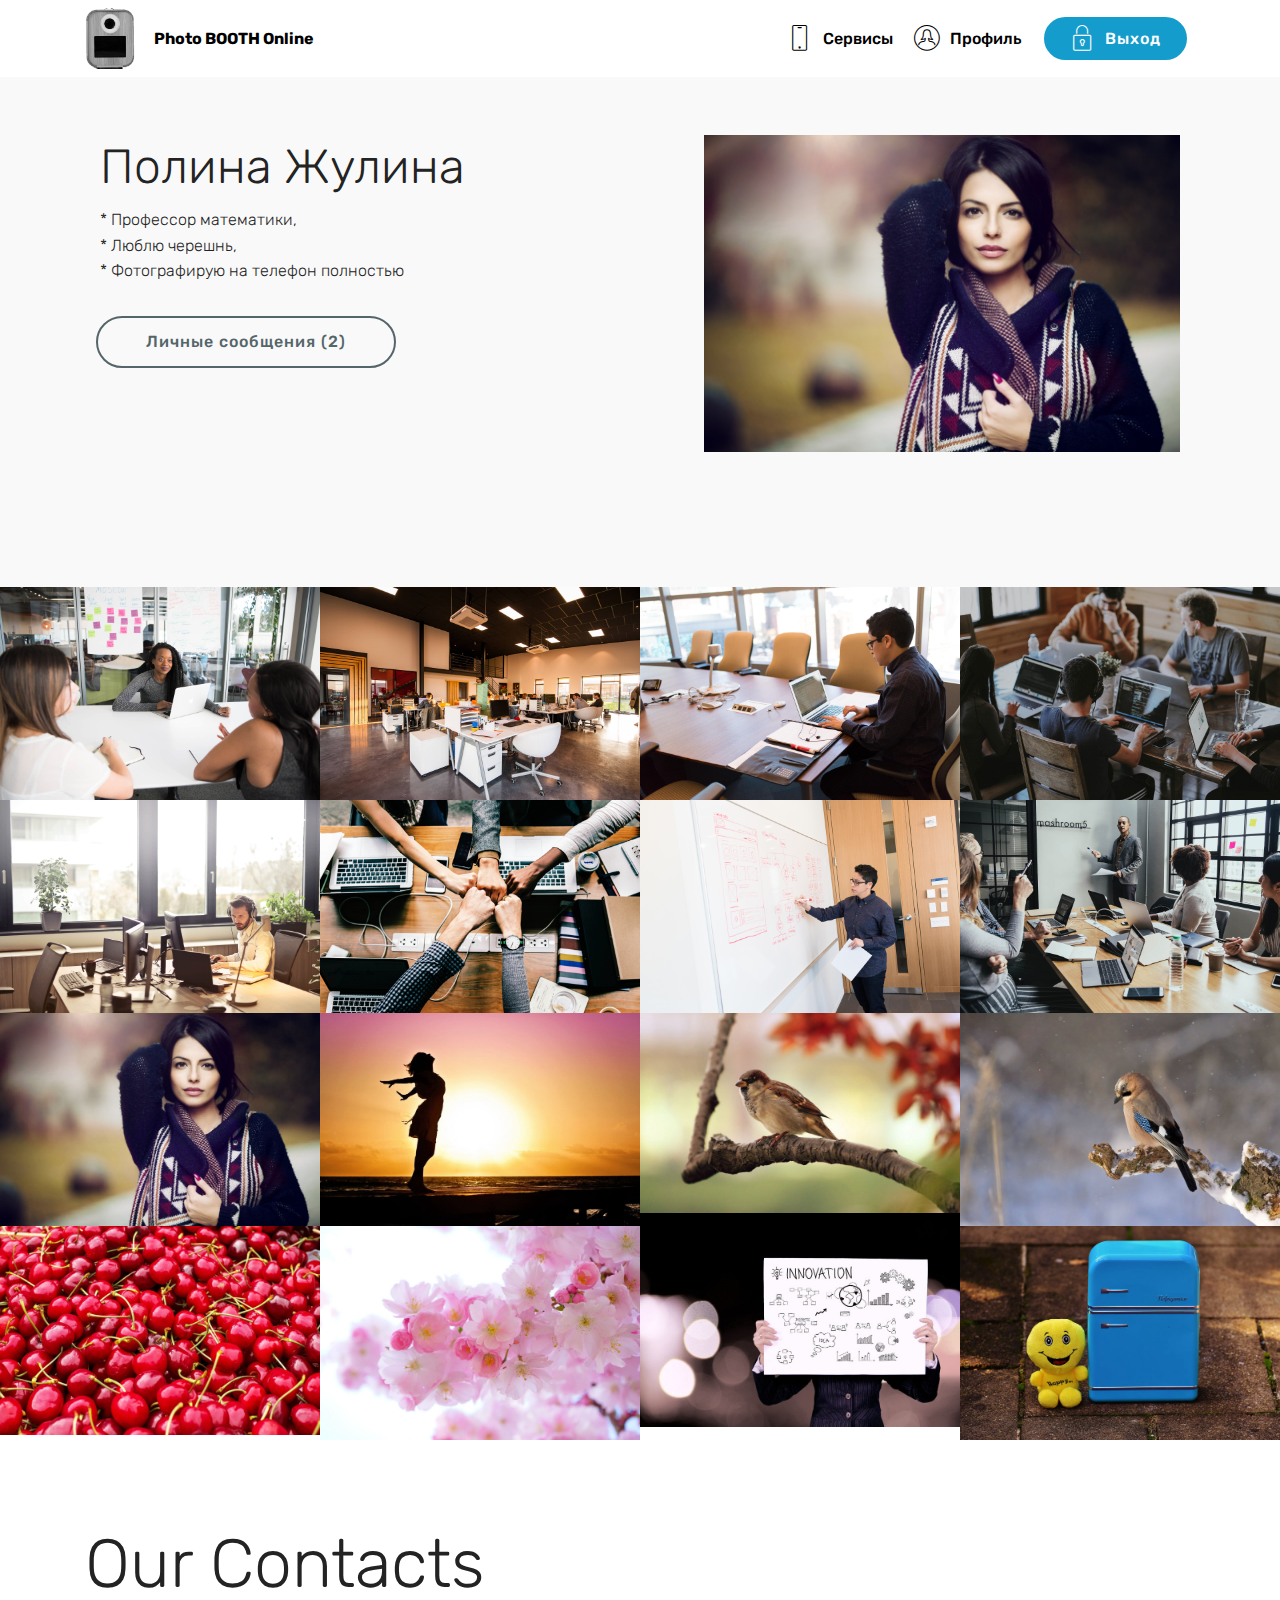
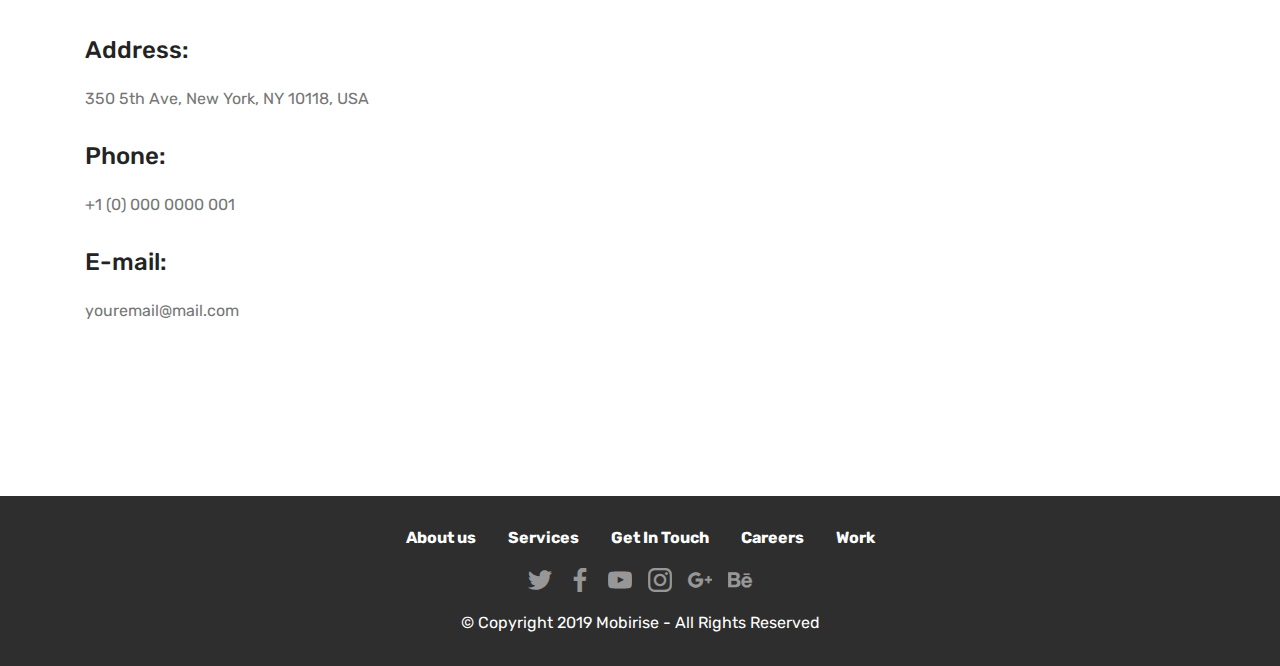
==== index.html @ 31f074fd "create github pages" ====
<!DOCTYPE html>
<html  >
<head>
  <!-- Site made with Mobirise Website Builder v4.12.2, https://mobirise.com -->
  <meta charset="UTF-8">
  <meta http-equiv="X-UA-Compatible" content="IE=edge">
  <meta name="generator" content="Mobirise v4.12.2, mobirise.com">
  <meta name="viewport" content="width=device-width, initial-scale=1, minimum-scale=1">
  <link rel="shortcut icon" href="assets/images/logo.png" type="image/x-icon">
  <meta name="description" content="">
  
  <title>Home</title>
  <link rel="stylesheet" href="assets/web/assets/mobirise-icons/mobirise-icons.css">
  <link rel="stylesheet" href="assets/bootstrap/css/bootstrap.min.css">
  <link rel="stylesheet" href="assets/bootstrap/css/bootstrap-grid.min.css">
  <link rel="stylesheet" href="assets/bootstrap/css/bootstrap-reboot.min.css">
  <link rel="stylesheet" href="assets/socicon/css/styles.css">
  <link rel="stylesheet" href="assets/dropdown/css/style.css">
  <link rel="stylesheet" href="assets/tether/tether.min.css">
  <link rel="stylesheet" href="assets/theme/css/style.css">
  <link rel="stylesheet" href="assets/gallery/style.css">
  <link rel="preload" as="style" href="assets/mobirise/css/mbr-additional.css"><link rel="stylesheet" href="assets/mobirise/css/mbr-additional.css" type="text/css">
  
  
  
</head>
<body>
  <section class="menu cid-rRTvIRLPbw" once="menu" id="menu2-0">

    

    <nav class="navbar navbar-expand beta-menu navbar-dropdown align-items-center navbar-toggleable-sm">
        <button class="navbar-toggler navbar-toggler-right" type="button" data-toggle="collapse" data-target="#navbarSupportedContent" aria-controls="navbarSupportedContent" aria-expanded="false" aria-label="Toggle navigation">
            <div class="hamburger">
                <span></span>
                <span></span>
                <span></span>
                <span></span>
            </div>
        </button>
        <div class="menu-logo">
            <div class="navbar-brand">
                <span class="navbar-logo">
                    <a href="https://mobirise.co">
                        <img src="assets/images/logo.png" alt="" title="" style="height: 3.8rem;">
                    </a>
                </span>
                <span class="navbar-caption-wrap"><a class="navbar-caption text-black display-4" href="https://mobirise.co">
                        Photo BOOTH Online</a></span>
            </div>
        </div>
        <div class="collapse navbar-collapse" id="navbarSupportedContent">
            <ul class="navbar-nav nav-dropdown" data-app-modern-menu="true"><li class="nav-item">
                    <a class="nav-link link text-black display-4" href="https://mobirise.co"><span class="mbri-mobile mbr-iconfont mbr-iconfont-btn"></span>Сервисы</a>
                </li>
                <li class="nav-item">
                    <a class="nav-link link text-black display-4" href="https://mobirise.co"><span class="mbri-user2 mbr-iconfont mbr-iconfont-btn"></span>
                        Профиль</a>
                </li></ul>
            <div class="navbar-buttons mbr-section-btn"><a class="btn btn-sm btn-primary display-4" href="tel:+1-234-567-8901"><span class="mbri-lock mbr-iconfont mbr-iconfont-btn"></span>
                    
                    Выход</a></div>
        </div>
    </nav>
</section>

<section class="engine"><a href="https://mobirise.info/i">free site creation software</a></section><section class="services2 cid-rRTwaUJENz" id="services2-2">
    <!---->
    
    <!---->
    <!--Overlay-->
    
    <!--Container-->
    <div class="container">
        <div class="col-md-12">
            <div class="media-container-row">
                <div class="mbr-figure" style="width: 50%;">
                    <img src="assets/images/mbr.jpg" alt="Mobirise" title="">
                </div>
                <div class="align-left aside-content">
                    <h2 class="mbr-title pt-2 mbr-fonts-style display-2">Полина Жулина</h2>
                    <div class="mbr-section-text">
                        <p class="mbr-text text1 pt-2 mbr-light mbr-fonts-style display-7">* Профессор математики,<br>* Люблю черешнь,<br>* Фотографирую на телефон полностью</p>
                        
                    </div>
                    <!--Btn-->
                    <div class="mbr-section-btn pt-3 align-left"><a href="https://mobirise.co" class="btn btn-warning-outline display-4">
                            Личные сообщения (2)</a></div>
                </div>
            </div>
        </div>
    </div>
</section>

<section class="mbr-gallery mbr-slider-carousel cid-rRTvOoVNHl" id="gallery3-1">

    

    <div>
        <div><!-- Filter --><!-- Gallery --><div class="mbr-gallery-row"><div class="mbr-gallery-layout-default"><div><div><div class="mbr-gallery-item mbr-gallery-item--p0" data-video-url="false" data-tags="Responsive"><div href="#lb-gallery3-1" data-slide-to="0" data-toggle="modal"><img src="assets/images/background2.jpg" alt="" title=""><span class="icon-focus"></span></div></div><div class="mbr-gallery-item mbr-gallery-item--p0" data-video-url="false" data-tags="Awesome"><div href="#lb-gallery3-1" data-slide-to="1" data-toggle="modal"><img src="assets/images/background1.jpg" alt="" title=""><span class="icon-focus"></span></div></div><div class="mbr-gallery-item mbr-gallery-item--p0" data-video-url="false" data-tags="Creative"><div href="#lb-gallery3-1" data-slide-to="2" data-toggle="modal"><img src="assets/images/background3.jpg" alt="" title=""><span class="icon-focus"></span></div></div><div class="mbr-gallery-item mbr-gallery-item--p0" data-video-url="false" data-tags="Animated"><div href="#lb-gallery3-1" data-slide-to="3" data-toggle="modal"><img src="assets/images/background4.jpg" alt="" title=""><span class="icon-focus"></span></div></div><div class="mbr-gallery-item mbr-gallery-item--p0" data-video-url="false" data-tags="Awesome"><div href="#lb-gallery3-1" data-slide-to="4" data-toggle="modal"><img src="assets/images/background5.jpg" alt="" title=""><span class="icon-focus"></span></div></div><div class="mbr-gallery-item mbr-gallery-item--p0" data-video-url="false" data-tags="Awesome"><div href="#lb-gallery3-1" data-slide-to="5" data-toggle="modal"><img src="assets/images/background6.jpg" alt="" title=""><span class="icon-focus"></span></div></div><div class="mbr-gallery-item mbr-gallery-item--p0" data-video-url="false" data-tags="Responsive"><div href="#lb-gallery3-1" data-slide-to="6" data-toggle="modal"><img src="assets/images/background7.jpg" alt="" title=""><span class="icon-focus"></span></div></div><div class="mbr-gallery-item mbr-gallery-item--p0" data-video-url="false" data-tags="Animated"><div href="#lb-gallery3-1" data-slide-to="7" data-toggle="modal"><img src="assets/images/background8.jpg" alt="" title=""><span class="icon-focus"></span></div></div><div class="mbr-gallery-item mbr-gallery-item--p0" data-video-url="false" data-tags="Responsive"><div href="#lb-gallery3-1" data-slide-to="8" data-toggle="modal"><img src="assets/images/mbr-800x533.jpg" alt="" title=""><span class="icon-focus"></span></div></div><div class="mbr-gallery-item mbr-gallery-item--p0" data-video-url="false" data-tags="Responsive"><div href="#lb-gallery3-1" data-slide-to="9" data-toggle="modal"><img src="assets/images/mbr-1-800x533.jpg" alt="" title=""><span class="icon-focus"></span></div></div><div class="mbr-gallery-item mbr-gallery-item--p0" data-video-url="false" data-tags="Responsive"><div href="#lb-gallery3-1" data-slide-to="10" data-toggle="modal"><img src="assets/images/mbr-2-800x500.jpg" alt="" title=""><span class="icon-focus"></span></div></div><div class="mbr-gallery-item mbr-gallery-item--p0" data-video-url="false" data-tags="Responsive"><div href="#lb-gallery3-1" data-slide-to="11" data-toggle="modal"><img src="assets/images/mbr-3-800x533.jpg" alt="" title=""><span class="icon-focus"></span></div></div><div class="mbr-gallery-item mbr-gallery-item--p0" data-video-url="false" data-tags="Responsive"><div href="#lb-gallery3-1" data-slide-to="12" data-toggle="modal"><img src="assets/images/mbr-4-800x533.jpg" alt="" title=""><span class="icon-focus"></span></div></div><div class="mbr-gallery-item mbr-gallery-item--p0" data-video-url="false" data-tags="Responsive"><div href="#lb-gallery3-1" data-slide-to="13" data-toggle="modal"><img src="assets/images/mbr-5-800x522.jpg" alt="" title=""><span class="icon-focus"></span></div></div><div class="mbr-gallery-item mbr-gallery-item--p0" data-video-url="false" data-tags="Responsive"><div href="#lb-gallery3-1" data-slide-to="14" data-toggle="modal"><img src="assets/images/mbr-6-800x533.jpg" alt="" title=""><span class="icon-focus"></span></div></div><div class="mbr-gallery-item mbr-gallery-item--p0" data-video-url="false" data-tags="Responsive"><div href="#lb-gallery3-1" data-slide-to="15" data-toggle="modal"><img src="assets/images/mbr-7-800x533.jpg" alt="" title=""><span class="icon-focus"></span></div></div></div></div><div class="clearfix"></div></div></div><!-- Lightbox --><div data-app-prevent-settings="" class="mbr-slider modal fade carousel slide" tabindex="-1" data-keyboard="true" data-interval="false" id="lb-gallery3-1"><div class="modal-dialog"><div class="modal-content"><div class="modal-body"><div class="carousel-inner"><div class="carousel-item active"><img src="assets/images/background2.jpg" alt="" title=""></div><div class="carousel-item"><img src="assets/images/background1.jpg" alt="" title=""></div><div class="carousel-item"><img src="assets/images/background3.jpg" alt="" title=""></div><div class="carousel-item"><img src="assets/images/background4.jpg" alt="" title=""></div><div class="carousel-item"><img src="assets/images/background5.jpg" alt="" title=""></div><div class="carousel-item"><img src="assets/images/background6.jpg" alt="" title=""></div><div class="carousel-item"><img src="assets/images/background7.jpg" alt="" title=""></div><div class="carousel-item"><img src="assets/images/background8.jpg" alt="" title=""></div><div class="carousel-item"><img src="assets/images/mbr.jpg" alt="" title=""></div><div class="carousel-item"><img src="assets/images/mbr-1.jpg" alt="" title=""></div><div class="carousel-item"><img src="assets/images/mbr-2.jpg" alt="" title=""></div><div class="carousel-item"><img src="assets/images/mbr-3.jpg" alt="" title=""></div><div class="carousel-item"><img src="assets/images/mbr-4.jpg" alt="" title=""></div><div class="carousel-item"><img src="assets/images/mbr-5.jpg" alt="" title=""></div><div class="carousel-item"><img src="assets/images/mbr-6.jpg" alt="" title=""></div><div class="carousel-item"><img src="assets/images/mbr-7.jpg" alt="" title=""></div></div><a class="carousel-control carousel-control-prev" role="button" data-slide="prev" href="#lb-gallery3-1"><span class="mbri-left mbr-iconfont" aria-hidden="true"></span><span class="sr-only">Previous</span></a><a class="carousel-control carousel-control-next" role="button" data-slide="next" href="#lb-gallery3-1"><span class="mbri-right mbr-iconfont" aria-hidden="true"></span><span class="sr-only">Next</span></a><a class="close" href="#" role="button" data-dismiss="modal"><span class="sr-only">Close</span></a></div></div></div></div></div>
    </div>

</section>

<section class="mbr-section contacts1 cid-rRTwrHKWa7" id="contacts1-5">
    <!---->
    
    <!---->
    <!--Overlay-->
    
    <!--Container-->
    <div class="container">
        <div class="row">
            <!--Titles-->
            <div class="title col-12">
                <h2 class="align-left mbr-fonts-style display-1">
                    Our Contacts
                </h2>
                
            </div>
            <!--Left-->
            <div class="col-12 col-md-6">
                <div class="left-block wrapper">
                    <div class="b b-adress">
                        <h5 class="align-left mbr-fonts-style m-0 display-5">
                            Address:
                        </h5>
                        <p class="mbr-text align-left mbr-fonts-style display-7">
                            350 5th Ave, New York, NY 10118, USA
                        </p>
                    </div>
                    <div class="b b-phone">
                        <h5 class="align-left mbr-fonts-style m-0 display-5">
                            Phone:
                        </h5>
                        <p class="mbr-text align-left mbr-fonts-style display-7">
                            +1 (0) 000 0000 001
                        </p>
                    </div>
                    <div class="b b-mail">
                        <h5 class="align-left mbr-fonts-style m-0 display-5">
                            E-mail:
                        </h5>
                        <p class="mbr-text align-left mbr-fonts-style display-7">
                            youremail@mail.com
                        </p>
                    </div>
                </div>
            </div>
            <!--Right-->
            <div class="col-12 col-md-6">
                <div class="google-map"><iframe frameborder="0" style="border:0" src="https://www.google.com/maps/embed/v1/place?key=AIzaSyAEIpgj38KyLFELm2bK9Y7krBkz1K-cMq8&amp;q=place_id:ChIJn6wOs6lZwokRLKy1iqRcoKw" allowfullscreen=""></iframe></div>
            </div>
        </div>
    </div>
</section>

<section once="footers" class="cid-rRTwzvy9jr" id="footer7-6">

    

    

    <div class="container">
        <div class="media-container-row align-center mbr-white">
            <div class="row row-links">
                <ul class="foot-menu">
                    
                    
                    
                    
                    
                <li class="foot-menu-item mbr-fonts-style display-7">
                        <a class="text-white mbr-bold" href="#" target="_blank">About us</a>
                    </li><li class="foot-menu-item mbr-fonts-style display-7">
                        <a class="text-white mbr-bold" href="#" target="_blank">Services</a>
                    </li><li class="foot-menu-item mbr-fonts-style display-7">
                        <a class="text-white mbr-bold" href="#" target="_blank">Get In Touch</a>
                    </li><li class="foot-menu-item mbr-fonts-style display-7">
                        <a class="text-white mbr-bold" href="#" target="_blank">Careers</a>
                    </li><li class="foot-menu-item mbr-fonts-style display-7">
                        <a class="text-white mbr-bold" href="#" target="_blank">Work</a>
                    </li></ul>
            </div>
            <div class="row social-row">
                <div class="social-list align-right pb-2">
                    
                    
                    
                    
                    
                    
                <div class="soc-item">
                        <a href="https://twitter.com/mobirise" target="_blank">
                            <span class="socicon-twitter socicon mbr-iconfont mbr-iconfont-social"></span>
                        </a>
                    </div><div class="soc-item">
                        <a href="https://www.facebook.com/pages/Mobirise/1616226671953247" target="_blank">
                            <span class="socicon-facebook socicon mbr-iconfont mbr-iconfont-social"></span>
                        </a>
                    </div><div class="soc-item">
                        <a href="https://www.youtube.com/c/mobirise" target="_blank">
                            <span class="socicon-youtube socicon mbr-iconfont mbr-iconfont-social"></span>
                        </a>
                    </div><div class="soc-item">
                        <a href="https://instagram.com/mobirise" target="_blank">
                            <span class="socicon-instagram socicon mbr-iconfont mbr-iconfont-social"></span>
                        </a>
                    </div><div class="soc-item">
                        <a href="https://plus.google.com/u/0/+Mobirise" target="_blank">
                            <span class="socicon-googleplus socicon mbr-iconfont mbr-iconfont-social"></span>
                        </a>
                    </div><div class="soc-item">
                        <a href="https://www.behance.net/Mobirise" target="_blank">
                            <span class="socicon-behance socicon mbr-iconfont mbr-iconfont-social"></span>
                        </a>
                    </div></div>
            </div>
            <div class="row row-copirayt">
                <p class="mbr-text mb-0 mbr-fonts-style mbr-white align-center display-7">
                    © Copyright 2019 Mobirise - All Rights Reserved
                </p>
            </div>
        </div>
    </div>
</section>


  <script src="assets/web/assets/jquery/jquery.min.js"></script>
  <script src="assets/popper/popper.min.js"></script>
  <script src="assets/bootstrap/js/bootstrap.min.js"></script>
  <script src="assets/smoothscroll/smooth-scroll.js"></script>
  <script src="assets/dropdown/js/nav-dropdown.js"></script>
  <script src="assets/dropdown/js/navbar-dropdown.js"></script>
  <script src="assets/tether/tether.min.js"></script>
  <script src="assets/masonry/masonry.pkgd.min.js"></script>
  <script src="assets/imagesloaded/imagesloaded.pkgd.min.js"></script>
  <script src="assets/bootstrapcarouselswipe/bootstrap-carousel-swipe.js"></script>
  <script src="assets/vimeoplayer/jquery.mb.vimeo_player.js"></script>
  <script src="assets/touchswipe/jquery.touch-swipe.min.js"></script>
  <script src="assets/theme/js/script.js"></script>
  <script src="assets/gallery/player.min.js"></script>
  <script src="assets/gallery/script.js"></script>
  <script src="assets/slidervideo/script.js"></script>
  
  
</body>
</html>
---- assets/web/assets/mobirise-icons/mobirise-icons.css ----
@font-face {
  font-family: 'MobiriseIcons';
  src:  url('mobirise-icons.eot?spat4u');
  src:  url('mobirise-icons.eot?spat4u#iefix') format('embedded-opentype'),
    url('mobirise-icons.ttf?spat4u') format('truetype'),
    url('mobirise-icons.woff?spat4u') format('woff'),
    url('mobirise-icons.svg?spat4u#MobiriseIcons') format('svg');
  font-weight: normal;
  font-style: normal;
  font-display: swap;
}

[class^="mbri-"], [class*=" mbri-"] {
  /* use !important to prevent issues with browser extensions that change fonts */
  font-family: MobiriseIcons !important;
  speak: none;
  font-style: normal;
  font-weight: normal;
  font-variant: normal;
  text-transform: none;
  line-height: 1;

  /* Better Font Rendering =========== */
  -webkit-font-smoothing: antialiased;
  -moz-osx-font-smoothing: grayscale;
}

.mbri-add-submenu:before {
  content: "\e900";
}
.mbri-alert:before {
  content: "\e901";
}
.mbri-align-center:before {
  content: "\e902";
}
.mbri-align-justify:before {
  content: "\e903";
}
.mbri-align-left:before {
  content: "\e904";
}
.mbri-align-right:before {
  content: "\e905";
}
.mbri-android:before {
  content: "\e906";
}
.mbri-apple:before {
  content: "\e907";
}
.mbri-arrow-down:before {
  content: "\e908";
}
.mbri-arrow-next:before {
  content: "\e909";
}
.mbri-arrow-prev:before {
  content: "\e90a";
}
.mbri-arrow-up:before {
  content: "\e90b";
}
.mbri-bold:before {
  content: "\e90c";
}
.mbri-bookmark:before {
  content: "\e90d";
}
.mbri-bootstrap:before {
  content: "\e90e";
}
.mbri-briefcase:before {
  content: "\e90f";
}
.mbri-browse:before {
  content: "\e910";
}
.mbri-bulleted-list:before {
  content: "\e911";
}
.mbri-calendar:before {
  content: "\e912";
}
.mbri-camera:before {
  content: "\e913";
}
.mbri-cart-add:before {
  content: "\e914";
}
.mbri-cart-full:before {
  content: "\e915";
}
.mbri-cash:before {
  content: "\e916";
}
.mbri-change-style:before {
  content: "\e917";
}
.mbri-chat:before {
  content: "\e918";
}
.mbri-clock:before {
  content: "\e919";
}
.mbri-close:before {
  content: "\e91a";
}
.mbri-cloud:before {
  content: "\e91b";
}
.mbri-code:before {
  content: "\e91c";
}
.mbri-contact-form:before {
  content: "\e91d";
}
.mbri-credit-card:before {
  content: "\e91e";
}
.mbri-cursor-click:before {
  content: "\e91f";
}
.mbri-cust-feedback:before {
  content: "\e920";
}
.mbri-database:before {
  content: "\e921";
}
.mbri-delivery:before {
  content: "\e922";
}
.mbri-desktop:before {
  content: "\e923";
}
.mbri-devices:before {
  content: "\e924";
}
.mbri-down:before {
  content: "\e925";
}
.mbri-download:before {
  content: "\e989";
}
.mbri-drag-n-drop:before {
  content: "\e927";
}
.mbri-drag-n-drop2:before {
  content: "\e928";
}
.mbri-edit:before {
  content: "\e929";
}
.mbri-edit2:before {
  content: "\e92a";
}
.mbri-error:before {
  content: "\e92b";
}
.mbri-extension:before {
  content: "\e92c";
}
.mbri-features:before {
  content: "\e92d";
}
.mbri-file:before {
  content: "\e92e";
}
.mbri-flag:before {
  content: "\e92f";
}
.mbri-folder:before {
  content: "\e930";
}
.mbri-gift:before {
  content: "\e931";
}
.mbri-github:before {
  content: "\e932";
}
.mbri-globe:before {
  content: "\e933";
}
.mbri-globe-2:before {
  content: "\e934";
}
.mbri-growing-chart:before {
  content: "\e935";
}
.mbri-hearth:before {
  content: "\e936";
}
.mbri-help:before {
  content: "\e937";
}
.mbri-home:before {
  content: "\e938";
}
.mbri-hot-cup:before {
  content: "\e939";
}
.mbri-idea:before {
  content: "\e93a";
}
.mbri-image-gallery:before {
  content: "\e93b";
}
.mbri-image-slider:before {
  content: "\e93c";
}
.mbri-info:before {
  content: "\e93d";
}
.mbri-italic:before {
  content: "\e93e";
}
.mbri-key:before {
  content: "\e93f";
}
.mbri-laptop:before {
  content: "\e940";
}
.mbri-layers:before {
  content: "\e941";
}
.mbri-left-right:before {
  content: "\e942";
}
.mbri-left:before {
  content: "\e943";
}
.mbri-letter:before {
  content: "\e944";
}
.mbri-like:before {
  content: "\e945";
}
.mbri-link:before {
  content: "\e946";
}
.mbri-lock:before {
  content: "\e947";
}
.mbri-login:before {
  content: "\e948";
}
.mbri-logout:before {
  content: "\e949";
}
.mbri-magic-stick:before {
  content: "\e94a";
}
.mbri-map-pin:before {
  content: "\e94b";
}
.mbri-menu:before {
  content: "\e94c";
}
.mbri-mobile:before {
  content: "\e94d";
}
.mbri-mobile2:before {
  content: "\e94e";
}
.mbri-mobirise:before {
  content: "\e94f";
}
.mbri-more-horizontal:before {
  content: "\e950";
}
.mbri-more-vertical:before {
  content: "\e951";
}
.mbri-music:before {
  content: "\e952";
}
.mbri-new-file:before {
  content: "\e953";
}
.mbri-numbered-list:before {
  content: "\e954";
}
.mbri-opened-folder:before {
  content: "\e955";
}
.mbri-pages:before {
  content: "\e956";
}
.mbri-paper-plane:before {
  content: "\e957";
}
.mbri-paperclip:before {
  content: "\e958";
}
.mbri-photo:before {
  content: "\e959";
}
.mbri-photos:before {
  content: "\e95a";
}
.mbri-pin:before {
  content: "\e95b";
}
.mbri-play:before {
  content: "\e95c";
}
.mbri-plus:before {
  content: "\e95d";
}
.mbri-preview:before {
  content: "\e95e";
}
.mbri-print:before {
  content: "\e95f";
}
.mbri-protect:before {
  content: "\e960";
}
.mbri-question:before {
  content: "\e961";
}
.mbri-quote-left:before {
  content: "\e962";
}
.mbri-quote-right:before {
  content: "\e963";
}
.mbri-refresh:before {
  content: "\e964";
}
.mbri-responsive:before {
  content: "\e965";
}
.mbri-right:before {
  content: "\e966";
}
.mbri-rocket:before {
  content: "\e967";
}
.mbri-sad-face:before {
  content: "\e968";
}
.mbri-sale:before {
  content: "\e969";
}
.mbri-save:before {
  content: "\e96a";
}
.mbri-search:before {
  content: "\e96b";
}
.mbri-setting:before {
  content: "\e96c";
}
.mbri-setting2:before {
  content: "\e96d";
}
.mbri-setting3:before {
  content: "\e96e";
}
.mbri-share:before {
  content: "\e96f";
}
.mbri-shopping-bag:before {
  content: "\e970";
}
.mbri-shopping-basket:before {
  content: "\e971";
}
.mbri-shopping-cart:before {
  content: "\e972";
}
.mbri-sites:before {
  content: "\e973";
}
.mbri-smile-face:before {
  content: "\e974";
}
.mbri-speed:before {
  content: "\e975";
}
.mbri-star:before {
  content: "\e976";
}
.mbri-success:before {
  content: "\e977";
}
.mbri-sun:before {
  content: "\e978";
}
.mbri-sun2:before {
  content: "\e979";
}
.mbri-tablet:before {
  content: "\e97a";
}
.mbri-tablet-vertical:before {
  content: "\e97b";
}
.mbri-target:before {
  content: "\e97c";
}
.mbri-timer:before {
  content: "\e97d";
}
.mbri-to-ftp:before {
  content: "\e97e";
}
.mbri-to-local-drive:before {
  content: "\e97f";
}
.mbri-touch-swipe:before {
  content: "\e980";
}
.mbri-touch:before {
  content: "\e981";
}
.mbri-trash:before {
  content: "\e982";
}
.mbri-underline:before {
  content: "\e983";
}
.mbri-unlink:before {
  content: "\e984";
}
.mbri-unlock:before {
  content: "\e985";
}
.mbri-up-down:before {
  content: "\e986";
}
.mbri-up:before {
  content: "\e987";
}
.mbri-update:before {
  content: "\e988";
}
.mbri-upload:before {
 content: "\e926"; 
}
.mbri-user:before {
  content: "\e98a";
}
.mbri-user2:before {
  content: "\e98b";
}
.mbri-users:before {
  content: "\e98c";
}
.mbri-video:before {
  content: "\e98d";
}
.mbri-video-play:before {
  content: "\e98e";
}
.mbri-watch:before {
  content: "\e98f";
}
.mbri-website-theme:before {
  content: "\e990";
}
.mbri-wifi:before {
  content: "\e991";
}
.mbri-windows:before {
  content: "\e992";
}
.mbri-zoom-out:before {
  content: "\e993";
}
.mbri-redo:before {
  content: "\e994";
}
.mbri-undo:before {
  content: "\e995";
}
---- assets/socicon/css/styles.css ----
@charset "UTF-8";

@font-face {
  font-family: "socicon";
  src:url("../fonts/socicon.eot");
  src:url("../fonts/socicon.eot?#iefix") format("embedded-opentype"),
    url("../fonts/socicon.woff") format("woff"),
    url("../fonts/socicon.ttf") format("truetype"),
    url("../fonts/socicon.svg#socicon") format("svg");
  font-weight: normal;
  font-style: normal;
  font-display:swap;
}

[data-icon]:before {
  font-family: "socicon" !important;
  content: attr(data-icon);
  font-style: normal !important;
  font-weight: normal !important;
  font-variant: normal !important;
  text-transform: none !important;
  speak: none;
  line-height: 1;
  -webkit-font-smoothing: antialiased;
  -moz-osx-font-smoothing: grayscale;
}

[class^="socicon-"]:before,
[class*=" socicon-"]:before {
  font-family: "socicon" !important;
  font-style: normal !important;
  font-weight: normal !important;
  font-variant: normal !important;
  text-transform: none !important;
  speak: none;
  line-height: 1;
  -webkit-font-smoothing: antialiased;
  -moz-osx-font-smoothing: grayscale;
}

.socicon-modelmayhem:before {
  content: "\e000";
}
.socicon-mixcloud:before {
  content: "\e001";
}
.socicon-drupal:before {
  content: "\e002";
}
.socicon-swarm:before {
  content: "\e003";
}
.socicon-istock:before {
  content: "\e004";
}
.socicon-yammer:before {
  content: "\e005";
}
.socicon-ello:before {
  content: "\e006";
}
.socicon-stackoverflow:before {
  content: "\e007";
}
.socicon-persona:before {
  content: "\e008";
}
.socicon-triplej:before {
  content: "\e009";
}
.socicon-houzz:before {
  content: "\e00a";
}
.socicon-rss:before {
  content: "\e00b";
}
.socicon-paypal:before {
  content: "\e00c";
}
.socicon-odnoklassniki:before {
  content: "\e00d";
}
.socicon-airbnb:before {
  content: "\e00e";
}
.socicon-periscope:before {
  content: "\e00f";
}
.socicon-outlook:before {
  content: "\e010";
}
.socicon-coderwall:before {
  content: "\e011";
}
.socicon-tripadvisor:before {
  content: "\e012";
}
.socicon-appnet:before {
  content: "\e013";
}
.socicon-goodreads:before {
  content: "\e014";
}
.socicon-tripit:before {
  content: "\e015";
}
.socicon-lanyrd:before {
  content: "\e016";
}
.socicon-slideshare:before {
  content: "\e017";
}
.socicon-buffer:before {
  content: "\e018";
}
.socicon-disqus:before {
  content: "\e019";
}
.socicon-vkontakte:before {
  content: "\e01a";
}
.socicon-whatsapp:before {
  content: "\e01b";
}
.socicon-patreon:before {
  content: "\e01c";
}
.socicon-storehouse:before {
  content: "\e01d";
}
.socicon-pocket:before {
  content: "\e01e";
}
.socicon-mail:before {
  content: "\e01f";
}
.socicon-blogger:before {
  content: "\e020";
}
.socicon-technorati:before {
  content: "\e021";
}
.socicon-reddit:before {
  content: "\e022";
}
.socicon-dribbble:before {
  content: "\e023";
}
.socicon-stumbleupon:before {
  content: "\e024";
}
.socicon-digg:before {
  content: "\e025";
}
.socicon-envato:before {
  content: "\e026";
}
.socicon-behance:before {
  content: "\e027";
}
.socicon-delicious:before {
  content: "\e028";
}
.socicon-deviantart:before {
  content: "\e029";
}
.socicon-forrst:before {
  content: "\e02a";
}
.socicon-play:before {
  content: "\e02b";
}
.socicon-zerply:before {
  content: "\e02c";
}
.socicon-wikipedia:before {
  content: "\e02d";
}
.socicon-apple:before {
  content: "\e02e";
}
.socicon-flattr:before {
  content: "\e02f";
}
.socicon-github:before {
  content: "\e030";
}
.socicon-renren:before {
  content: "\e031";
}
.socicon-friendfeed:before {
  content: "\e032";
}
.socicon-newsvine:before {
  content: "\e033";
}
.socicon-identica:before {
  content: "\e034";
}
.socicon-bebo:before {
  content: "\e035";
}
.socicon-zynga:before {
  content: "\e036";
}
.socicon-steam:before {
  content: "\e037";
}
.socicon-xbox:before {
  content: "\e038";
}
.socicon-windows:before {
  content: "\e039";
}
.socicon-qq:before {
  content: "\e03a";
}
.socicon-douban:before {
  content: "\e03b";
}
.socicon-meetup:before {
  content: "\e03c";
}
.socicon-playstation:before {
  content: "\e03d";
}
.socicon-android:before {
  content: "\e03e";
}
.socicon-snapchat:before {
  content: "\e03f";
}
.socicon-twitter:before {
  content: "\e040";
}
.socicon-facebook:before {
  content: "\e041";
}
.socicon-googleplus:before {
  content: "\e042";
}
.socicon-pinterest:before {
  content: "\e043";
}
.socicon-foursquare:before {
  content: "\e044";
}
.socicon-yahoo:before {
  content: "\e045";
}
.socicon-skype:before {
  content: "\e046";
}
.socicon-yelp:before {
  content: "\e047";
}
.socicon-feedburner:before {
  content: "\e048";
}
.socicon-linkedin:before {
  content: "\e049";
}
.socicon-viadeo:before {
  content: "\e04a";
}
.socicon-xing:before {
  content: "\e04b";
}
.socicon-myspace:before {
  content: "\e04c";
}
.socicon-soundcloud:before {
  content: "\e04d";
}
.socicon-spotify:before {
  content: "\e04e";
}
.socicon-grooveshark:before {
  content: "\e04f";
}
.socicon-lastfm:before {
  content: "\e050";
}
.socicon-youtube:before {
  content: "\e051";
}
.socicon-vimeo:before {
  content: "\e052";
}
.socicon-dailymotion:before {
  content: "\e053";
}
.socicon-vine:before {
  content: "\e054";
}
.socicon-flickr:before {
  content: "\e055";
}
.socicon-500px:before {
  content: "\e056";
}
.socicon-wordpress:before {
  content: "\e058";
}
.socicon-tumblr:before {
  content: "\e059";
}
.socicon-twitch:before {
  content: "\e05a";
}
.socicon-8tracks:before {
  content: "\e05b";
}
.socicon-amazon:before {
  content: "\e05c";
}
.socicon-icq:before {
  content: "\e05d";
}
.socicon-smugmug:before {
  content: "\e05e";
}
.socicon-ravelry:before {
  content: "\e05f";
}
.socicon-weibo:before {
  content: "\e060";
}
.socicon-baidu:before {
  content: "\e061";
}
.socicon-angellist:before {
  content: "\e062";
}
.socicon-ebay:before {
  content: "\e063";
}
.socicon-imdb:before {
  content: "\e064";
}
.socicon-stayfriends:before {
  content: "\e065";
}
.socicon-residentadvisor:before {
  content: "\e066";
}
.socicon-google:before {
  content: "\e067";
}
.socicon-yandex:before {
  content: "\e068";
}
.socicon-sharethis:before {
  content: "\e069";
}
.socicon-bandcamp:before {
  content: "\e06a";
}
.socicon-itunes:before {
  content: "\e06b";
}
.socicon-deezer:before {
  content: "\e06c";
}
.socicon-telegram:before {
  content: "\e06e";
}
.socicon-openid:before {
  content: "\e06f";
}
.socicon-amplement:before {
  content: "\e070";
}
.socicon-viber:before {
  content: "\e071";
}
.socicon-zomato:before {
  content: "\e072";
}
.socicon-draugiem:before {
  content: "\e074";
}
.socicon-endomodo:before {
  content: "\e075";
}
.socicon-filmweb:before {
  content: "\e076";
}
.socicon-stackexchange:before {
  content: "\e077";
}
.socicon-wykop:before {
  content: "\e078";
}
.socicon-teamspeak:before {
  content: "\e079";
}
.socicon-teamviewer:before {
  content: "\e07a";
}
.socicon-ventrilo:before {
  content: "\e07b";
}
.socicon-younow:before {
  content: "\e07c";
}
.socicon-raidcall:before {
  content: "\e07d";
}
.socicon-mumble:before {
  content: "\e07e";
}
.socicon-medium:before {
  content: "\e06d";
}
.socicon-bebee:before {
  content: "\e07f";
}
.socicon-hitbox:before {
  content: "\e080";
}
.socicon-reverbnation:before {
  content: "\e081";
}
.socicon-formulr:before {
  content: "\e082";
}
.socicon-instagram:before {
  content: "\e057";
}
.socicon-battlenet:before {
  content: "\e083";
}
.socicon-chrome:before {
  content: "\e084";
}
.socicon-discord:before {
  content: "\e086";
}
.socicon-issuu:before {
  content: "\e087";
}
.socicon-macos:before {
  content: "\e088";
}
.socicon-firefox:before {
  content: "\e089";
}
.socicon-opera:before {
  content: "\e08d";
}
.socicon-keybase:before {
  content: "\e090";
}
.socicon-alliance:before {
  content: "\e091";
}
.socicon-livejournal:before {
  content: "\e092";
}
.socicon-googlephotos:before {
  content: "\e093";
}
.socicon-horde:before {
  content: "\e094";
}
.socicon-etsy:before {
  content: "\e095";
}
.socicon-zapier:before {
  content: "\e096";
}
.socicon-google-scholar:before {
  content: "\e097";
}
.socicon-researchgate:before {
  content: "\e098";
}
.socicon-wechat:before {
  content: "\e099";
}
.socicon-strava:before {
  content: "\e09a";
}
.socicon-line:before {
  content: "\e09b";
}
.socicon-lyft:before {
  content: "\e09c";
}
.socicon-uber:before {
  content: "\e09d";
}
.socicon-songkick:before {
  content: "\e09e";
}
.socicon-viewbug:before {
  content: "\e09f";
}
.socicon-googlegroups:before {
  content: "\e0a0";
}
.socicon-quora:before {
  content: "\e073";
}
.socicon-diablo:before {
  content: "\e085";
}
.socicon-blizzard:before {
  content: "\e0a1";
}
.socicon-hearthstone:before {
  content: "\e08b";
}
.socicon-heroes:before {
  content: "\e08a";
}
.socicon-overwatch:before {
  content: "\e08c";
}
.socicon-warcraft:before {
  content: "\e08e";
}
.socicon-starcraft:before {
  content: "\e08f";
}
.socicon-beam:before {
  content: "\e0a2";
}
.socicon-curse:before {
  content: "\e0a3";
}
.socicon-player:before {
  content: "\e0a4";
}
.socicon-streamjar:before {
  content: "\e0a5";
}
.socicon-nintendo:before {
  content: "\e0a6";
}
.socicon-hellocoton:before {
  content: "\e0a7";
}
---- assets/dropdown/css/style.css ----
.navbar-dropdown {
  left: 0;
  padding: 0;
  position: absolute;
  right: 0;
  top: 0;
  transition: all 0.45s ease;
  z-index: 1030;
  background: #282828; }
  .navbar-dropdown .navbar-logo {
    margin-right: 0.8rem;
    transition: margin 0.3s ease-in-out;
    vertical-align: middle; }
    .navbar-dropdown .navbar-logo img {
      height: 3.125rem;
      transition: all 0.3s ease-in-out; }
    .navbar-dropdown .navbar-logo.mbr-iconfont {
      font-size: 3.125rem;
      line-height: 3.125rem; }
  .navbar-dropdown .navbar-caption {
    font-weight: 700;
    white-space: normal;
    vertical-align: -4px;
    line-height: 3.125rem !important; }
    .navbar-dropdown .navbar-caption, .navbar-dropdown .navbar-caption:hover {
      color: inherit;
      text-decoration: none; }
  .navbar-dropdown .mbr-iconfont + .navbar-caption {
    vertical-align: -1px; }
  .navbar-dropdown.navbar-fixed-top {
    position: fixed; }
  .navbar-dropdown .navbar-brand span {
    vertical-align: -4px; }
  .navbar-dropdown.bg-color.transparent {
    background: none; }
  .navbar-dropdown.navbar-short .navbar-brand {
    padding: 0.625rem 0; }
    .navbar-dropdown.navbar-short .navbar-brand span {
      vertical-align: -1px; }
  .navbar-dropdown.navbar-short .navbar-caption {
    line-height: 2.375rem !important;
    vertical-align: -2px; }
  .navbar-dropdown.navbar-short .navbar-logo {
    margin-right: 0.5rem; }
    .navbar-dropdown.navbar-short .navbar-logo img {
      height: 2.375rem; }
    .navbar-dropdown.navbar-short .navbar-logo.mbr-iconfont {
      font-size: 2.375rem;
      line-height: 2.375rem; }
  .navbar-dropdown.navbar-short .mbr-table-cell {
    height: 3.625rem; }
  .navbar-dropdown .navbar-close {
    left: 0.6875rem;
    position: fixed;
    top: 0.75rem;
    z-index: 1000; }
  .navbar-dropdown .hamburger-icon {
    content: "";
    display: inline-block;
    vertical-align: middle;
    width: 16px;
    -webkit-box-shadow: 0 -6px 0 1px #282828,0 0 0 1px #282828,0 6px 0 1px #282828;
    -moz-box-shadow: 0 -6px 0 1px #282828,0 0 0 1px #282828,0 6px 0 1px #282828;
    box-shadow: 0 -6px 0 1px #282828,0 0 0 1px #282828,0 6px 0 1px #282828; }

.dropdown-menu .dropdown-toggle[data-toggle="dropdown-submenu"]::after {
  border-bottom: 0.35em solid transparent;
  border-left: 0.35em solid;
  border-right: 0;
  border-top: 0.35em solid transparent;
  margin-left: 0.3rem; }

.dropdown-menu .dropdown-item:focus {
  outline: 0; }

.nav-dropdown {
  font-size: 0.75rem;
  font-weight: 500;
  height: auto !important; }
  .nav-dropdown .nav-btn {
    padding-left: 1rem; }
  .nav-dropdown .link {
    margin: .667em 1.667em;
    font-weight: 500;
    padding: 0;
    transition: color .2s ease-in-out; }
    .nav-dropdown .link.dropdown-toggle {
      margin-right: 2.583em; }
      .nav-dropdown .link.dropdown-toggle::after {
        margin-left: .25rem;
        border-top: 0.35em solid;
        border-right: 0.35em solid transparent;
        border-left: 0.35em solid transparent;
        border-bottom: 0; }
      .nav-dropdown .link.dropdown-toggle[aria-expanded="true"] {
        margin: 0;
        padding: 0.667em 3.263em  0.667em 1.667em; }
  .nav-dropdown .link::after,
  .nav-dropdown .dropdown-item::after {
    color: inherit; }
  .nav-dropdown .btn {
    font-size: 0.75rem;
    font-weight: 700;
    letter-spacing: 0;
    margin-bottom: 0;
    padding-left: 1.25rem;
    padding-right: 1.25rem; }
  .nav-dropdown .dropdown-menu {
    border-radius: 0;
    border: 0;
    left: 0;
    margin: 0;
    padding-bottom: 1.25rem;
    padding-top: 1.25rem;
    position: relative; }
  .nav-dropdown .dropdown-submenu {
    margin-left: 0.125rem;
    top: 0; }
  .nav-dropdown .dropdown-item {
    font-weight: 500;
    line-height: 2;
    padding: 0.3846em 4.615em 0.3846em 1.5385em;
    position: relative;
    transition: color .2s ease-in-out, background-color .2s ease-in-out; }
    .nav-dropdown .dropdown-item::after {
      margin-top: -0.3077em;
      position: absolute;
      right: 1.1538em;
      top: 50%; }
    .nav-dropdown .dropdown-item:focus, .nav-dropdown .dropdown-item:hover {
      background: none; }

@media (max-width: 767px) {
  .nav-dropdown.navbar-toggleable-sm {
    bottom: 0;
    display: none;
    left: 0;
    overflow-x: hidden;
    position: fixed;
    top: 0;
    transform: translateX(-100%);
    -ms-transform: translateX(-100%);
    -webkit-transform: translateX(-100%);
    width: 18.75rem;
    z-index: 999; } }
.nav-dropdown.navbar-toggleable-xl {
  bottom: 0;
  display: none;
  left: 0;
  overflow-x: hidden;
  position: fixed;
  top: 0;
  transform: translateX(-100%);
  -ms-transform: translateX(-100%);
  -webkit-transform: translateX(-100%);
  width: 18.75rem;
  z-index: 999; }

.nav-dropdown-sm {
  display: block !important;
  overflow-x: hidden;
  overflow: auto;
  padding-top: 3.875rem; }
  .nav-dropdown-sm::after {
    content: "";
    display: block;
    height: 3rem;
    width: 100%; }
  .nav-dropdown-sm.collapse.in ~ .navbar-close {
    display: block !important; }
  .nav-dropdown-sm.collapsing, .nav-dropdown-sm.collapse.in {
    transform: translateX(0);
    -ms-transform: translateX(0);
    -webkit-transform: translateX(0);
    transition: all 0.25s ease-out;
    -webkit-transition: all 0.25s ease-out;
    background: #282828; }
  .nav-dropdown-sm.collapsing[aria-expanded="false"] {
    transform: translateX(-100%);
    -ms-transform: translateX(-100%);
    -webkit-transform: translateX(-100%); }
  .nav-dropdown-sm .nav-item {
    display: block;
    margin-left: 0 !important;
    padding-left: 0; }
  .nav-dropdown-sm .link,
  .nav-dropdown-sm .dropdown-item {
    border-top: 1px dotted rgba(255, 255, 255, 0.1);
    font-size: 0.8125rem;
    line-height: 1.6;
    margin: 0 !important;
    padding: 0.875rem 2.4rem 0.875rem 1.5625rem !important;
    position: relative;
    white-space: normal; }
    .nav-dropdown-sm .link:focus, .nav-dropdown-sm .link:hover,
    .nav-dropdown-sm .dropdown-item:focus,
    .nav-dropdown-sm .dropdown-item:hover {
      background: rgba(0, 0, 0, 0.2) !important;
      color: #c0a375; }
  .nav-dropdown-sm .nav-btn {
    position: relative;
    padding: 1.5625rem 1.5625rem 0 1.5625rem; }
    .nav-dropdown-sm .nav-btn::before {
      border-top: 1px dotted rgba(255, 255, 255, 0.1);
      content: "";
      left: 0;
      position: absolute;
      top: 0;
      width: 100%; }
    .nav-dropdown-sm .nav-btn + .nav-btn {
      padding-top: 0.625rem; }
      .nav-dropdown-sm .nav-btn + .nav-btn::before {
        display: none; }
  .nav-dropdown-sm .btn {
    padding: 0.625rem 0; }
  .nav-dropdown-sm .dropdown-toggle[data-toggle="dropdown-submenu"]::after {
    margin-left: .25rem;
    border-top: 0.35em solid;
    border-right: 0.35em solid transparent;
    border-left: 0.35em solid transparent;
    border-bottom: 0; }
  .nav-dropdown-sm .dropdown-toggle[data-toggle="dropdown-submenu"][aria-expanded="true"]::after {
    border-top: 0;
    border-right: 0.35em solid transparent;
    border-left: 0.35em solid transparent;
    border-bottom: 0.35em solid; }
  .nav-dropdown-sm .dropdown-menu {
    margin: 0;
    padding: 0;
    position: relative;
    top: 0;
    left: 0;
    width: 100%;
    border: 0;
    float: none;
    border-radius: 0;
    background: none; }
  .nav-dropdown-sm .dropdown-submenu {
    left: 100%;
    margin-left: 0.125rem;
    margin-top: -1.25rem;
    top: 0; }

.navbar-toggleable-sm .nav-dropdown .dropdown-menu {
  position: absolute; }

.navbar-toggleable-sm .nav-dropdown .dropdown-submenu {
  left: 100%;
  margin-left: 0.125rem;
  margin-top: -1.25rem;
  top: 0; }

.navbar-toggleable-sm.opened .nav-dropdown .dropdown-menu {
  position: relative; }

.navbar-toggleable-sm.opened .nav-dropdown .dropdown-submenu {
  left: 0;
  margin-left: 00rem;
  margin-top: 0rem;
  top: 0; }

.is-builder .nav-dropdown.collapsing {
  transition: none !important; }

/*# sourceMappingURL=style.css.map */
---- assets/theme/css/style.css ----
/*!
 * Mobirise v4 theme (https://mobirise.com/)
 * Copyright 2017 Mobirise
 */
section {
  background-color: #eeeeee; }

body {
  font-style: normal;
  line-height: 1.5; }

section,
.container,
.container-fluid {
  position: relative;
  word-wrap: break-word; }

a.mbr-iconfont:hover {
  text-decoration: none; }

.article .lead p,
.article .lead ul,
.article .lead ol,
.article .lead pre,
.article .lead blockquote {
  margin-bottom: 0; }

ul,
ol,
pre,
blockquote {
  margin-bottom: 2.3125rem; }

pre {
  background: #f4f4f4;
  padding: 10px 24px;
  white-space: pre-wrap; }

.inactive {
  -webkit-user-select: none;
  -moz-user-select: none;
  -ms-user-select: none;
  user-select: none;
  pointer-events: none;
  -webkit-user-drag: none;
  user-drag: none; }

.mbr-section__comments .row {
  justify-content: center;
  -webkit-justify-content: center; }

a {
  font-style: normal;
  font-weight: 400;
  cursor: pointer; }
  a, a:hover {
    text-decoration: none; }

figure {
  margin-bottom: 0; }

body {
  color: #232323; }

h1,
h2,
h3,
h4,
h5,
h6,
.h1,
.h2,
.h3,
.h4,
.h5,
.h6,
.display-1,
.display-2,
.display-3,
.display-4 {
  line-height: 1;
  word-break: break-word;
  word-wrap: break-word; }

.mbr-section-title {
  font-style: normal;
  line-height: 1.2; }

.mbr-section-subtitle {
  line-height: 1.3; }

.mbr-text {
  font-style: normal;
  line-height: 1.6; }

b,
strong {
  font-weight: bold; }

blockquote {
  padding: 10px 0 10px 20px;
  position: relative;
  border-left: 2px solid;
  border-color: #ff3366; }

input:-webkit-autofill, input:-webkit-autofill:hover, input:-webkit-autofill:focus, input:-webkit-autofill:active {
  transition-delay: 9999s;
  transition-property: background-color, color; }

textarea[type='hidden'] {
  display: none; }

body {
  position: relative; }

section {
  background-position: 50% 50%;
  background-repeat: no-repeat;
  background-size: cover; }
  section .mbr-background-video,
  section .mbr-background-video-preview {
    position: absolute;
    bottom: 0;
    left: 0;
    right: 0;
    top: 0; }

.hidden {
  visibility: hidden; }

.mbr-z-index20 {
  z-index: 20; }

/*! Base colors */
.mbr-white {
  color: #ffffff; }

.mbr-black {
  color: #000000; }

.mbr-bg-white {
  background-color: #ffffff; }

.mbr-bg-black {
  background-color: #000000; }

/*! Text-aligns */
.align-left {
  text-align: left; }

.align-center {
  text-align: center; }

.align-right {
  text-align: right; }

@media (max-width: 767px) {
  .align-left,
  .align-center,
  .align-right,
  .mbr-section-btn,
  .mbr-section-title {
    text-align: center; } }
/*! Font-weight  */
.mbr-light {
  font-weight: 300; }

.mbr-regular {
  font-weight: 400; }

.mbr-semibold {
  font-weight: 500; }

.mbr-bold {
  font-weight: 700; }

/*! Media  */
.media-size-item {
  -webkit-flex: 1 1 auto;
  -moz-flex: 1 1 auto;
  -ms-flex: 1 1 auto;
  -o-flex: 1 1 auto;
  flex: 1 1 auto; }

.media-content {
  -webkit-flex-basis: 100%;
  flex-basis: 100%; }

.media-container-row {
  display: -ms-flexbox;
  display: -webkit-flex;
  display: flex;
  -webkit-flex-direction: row;
  -ms-flex-direction: row;
  flex-direction: row;
  -webkit-flex-wrap: wrap;
  -ms-flex-wrap: wrap;
  flex-wrap: wrap;
  -webkit-justify-content: center;
  -ms-flex-pack: center;
  justify-content: center;
  -webkit-align-content: center;
  -ms-flex-line-pack: center;
  align-content: center;
  -webkit-align-items: start;
  -ms-flex-align: start;
  align-items: start; }
  .media-container-row .media-size-item {
    width: 400px; }

.media-container-column {
  display: -ms-flexbox;
  display: -webkit-flex;
  display: flex;
  -webkit-flex-direction: column;
  -ms-flex-direction: column;
  flex-direction: column;
  -webkit-flex-wrap: wrap;
  -ms-flex-wrap: wrap;
  flex-wrap: wrap;
  -webkit-justify-content: center;
  -ms-flex-pack: center;
  justify-content: center;
  -webkit-align-content: center;
  -ms-flex-line-pack: center;
  align-content: center;
  -webkit-align-items: stretch;
  -ms-flex-align: stretch;
  align-items: stretch; }
  .media-container-column > * {
    width: 100%; }

@media (min-width: 992px) {
  .media-container-row {
    -webkit-flex-wrap: nowrap;
    -ms-flex-wrap: nowrap;
    flex-wrap: nowrap; } }
figure {
  overflow: hidden; }

figure[mbr-media-size] {
  transition: width 0.1s; }

.mbr-figure img,
.mbr-figure iframe {
  display: block;
  width: 100%; }

.card {
  background-color: transparent;
  border: none; }

.card-box {
  width: 100%; }

.card-img {
  text-align: center;
  flex-shrink: 0;
  -webkit-flex-shrink: 0; }

.media {
  max-width: 100%;
  margin: 0 auto; }

.mbr-figure {
  -ms-flex-item-align: center;
  -ms-grid-row-align: center;
  -webkit-align-self: center;
  align-self: center; }

.media-container > div {
  max-width: 100%; }

.mbr-figure img,
.card-img img {
  width: 100%; }

@media (max-width: 991px) {
  .media-size-item {
    width: auto !important; }

  .media {
    width: auto; }

  .mbr-figure {
    width: 100% !important; } }
/*! Buttons */
.btn {
  font-weight: 500;
  border-width: 2px;
  font-style: normal;
  letter-spacing: 1px;
  margin: .4rem .8rem;
  white-space: normal;
  -webkit-transition: all .3s ease-in-out;
  -moz-transition: all .3s ease-in-out;
  transition: all .3s ease-in-out;
  display: inline-flex;
  align-items: center;
  justify-content: center;
  word-break: break-word;
  -webkit-align-items: center;
  -webkit-justify-content: center;
  display: -webkit-inline-flex; }

.btn-sm {
  font-weight: 500;
  letter-spacing: 1px;
  -webkit-transition: all .3s ease-in-out;
  -moz-transition: all .3s ease-in-out;
  transition: all .3s ease-in-out; }

.btn-md {
  font-weight: 500;
  letter-spacing: 1px;
  margin: .4rem .8rem !important;
  -webkit-transition: all .3s ease-in-out;
  -moz-transition: all .3s ease-in-out;
  transition: all .3s ease-in-out; }

.btn-lg {
  font-weight: 500;
  letter-spacing: 1px;
  margin: .4rem .8rem !important;
  -webkit-transition: all .3s ease-in-out;
  -moz-transition: all .3s ease-in-out;
  transition: all .3s ease-in-out; }

.mbr-section-btn {
  margin-left: -0.25rem;
  margin-right: -0.25rem;
  font-size: 0; }

nav .mbr-section-btn {
  margin-left: 0rem;
  margin-right: 0rem; }

.btn-form {
  border-radius: 0; }
  .btn-form:hover {
    cursor: pointer; }

/*! Btn icon margin */
.btn .mbr-iconfont,
.btn.btn-sm .mbr-iconfont {
  cursor: pointer;
  margin-right: 0.5rem; }

.btn.btn-md .mbr-iconfont,
.btn.btn-md .mbr-iconfont {
  margin-right: 0.8rem; }

.mbr-regular {
  font-weight: 400; }

.mbr-semibold {
  font-weight: 500; }

.mbr-bold {
  font-weight: 700; }

[type='submit'] {
  -webkit-appearance: none; }

/*! Full-screen */
.mbr-fullscreen .mbr-overlay {
  min-height: 100vh; }

.mbr-fullscreen {
  display: flex;
  display: -webkit-flex;
  display: -moz-flex;
  display: -ms-flex;
  display: -o-flex;
  align-items: center;
  -webkit-align-items: center;
  min-height: 100vh;
  padding-top: 3rem;
  padding-bottom: 3rem; }

/*! Map */
.map {
  height: 25rem;
  position: relative; }
  .map iframe {
    width: 100%;
    height: 100%; }

.mbr-overlay {
  background-color: #000;
  bottom: 0;
  left: 0;
  opacity: .5;
  position: absolute;
  right: 0;
  top: 0;
  z-index: 0;
  pointer-events: none; }

/* Form */
blockquote {
  font-style: italic;
  padding: 10px 0 10px 20px;
  font-size: 1.09rem;
  position: relative;
  border-width: 3px; }

.form-control {
  background-color: #f5f5f5;
  box-shadow: none;
  color: #565656;
  line-height: 1.43;
  min-height: 3.5em;
  padding: 1.07em .5em; }
  .form-control, .form-control:focus {
    border: 1px solid #e8e8e8; }
  .form-active .form-control:invalid {
    border-color: red; }

.form-control-label {
  position: relative;
  cursor: pointer;
  margin-bottom: .357em;
  padding: 0; }

.alert {
  color: #ffffff;
  border-radius: 0;
  border: 0;
  font-size: .875rem;
  line-height: 1.5;
  margin-bottom: 1.875rem;
  padding: 1.25rem;
  position: relative; }
  .alert.alert-form::after {
    background-color: inherit;
    bottom: -7px;
    content: "";
    display: block;
    height: 14px;
    left: 50%;
    margin-left: -7px;
    position: absolute;
    transform: rotate(45deg);
    width: 14px;
    -webkit-transform: rotate(45deg); }

.form-asterisk {
  font-family: initial;
  position: absolute;
  top: -2px;
  font-weight: normal; }

/*! Scroll to top arrow */
#scrollToTop a i:before {
  content: '';
  position: absolute;
  height: 40%;
  top: 25%;
  background: #fff;
  width: 2px;
  left: calc(50% - 1px); }
#scrollToTop a i:after {
  content: '';
  position: absolute;
  display: block;
  border-top: 2px solid #fff;
  border-right: 2px solid #fff;
  width: 40%;
  height: 40%;
  left: 30%;
  bottom: 30%;
  transform: rotate(135deg);
  -webkit-transform: rotate(135deg); }

.mbr-arrow-up {
  bottom: 25px;
  right: 90px;
  position: fixed;
  text-align: right;
  z-index: 5000;
  color: #ffffff;
  font-size: 32px;
  transform: rotate(180deg);
  -webkit-transform: rotate(180deg); }

.mbr-arrow-up a {
  background: rgba(0, 0, 0, 0.2);
  border-radius: 3px;
  color: #fff;
  display: inline-block;
  height: 60px;
  width: 60px;
  outline-style: none !important;
  position: relative;
  text-decoration: none;
  transition: all 0.3s ease-in-out;
  cursor: pointer;
  text-align: center; }
  .mbr-arrow-up a:hover {
    background-color: rgba(0, 0, 0, 0.4); }
  .mbr-arrow-up a i {
    line-height: 60px; }

.mbr-arrow-up-icon {
  display: block;
  color: #fff; }

.mbr-arrow-up-icon::before {
  content: '\203a';
  display: inline-block;
  font-family: serif;
  font-size: 32px;
  line-height: 1;
  font-style: normal;
  position: relative;
  top: 6px;
  left: -4px;
  -webkit-transform: rotate(-90deg);
  transform: rotate(-90deg); }

/*! Arrow Down */
.mbr-arrow {
  position: absolute;
  bottom: 45px;
  left: 50%;
  width: 60px;
  height: 60px;
  cursor: pointer;
  background-color: rgba(80, 80, 80, 0.5);
  border-radius: 50%;
  -webkit-transform: translateX(-50%);
  transform: translateX(-50%); }
  .mbr-arrow > a {
    display: inline-block;
    text-decoration: none;
    outline-style: none;
    -webkit-animation: arrowdown 1.7s ease-in-out infinite;
    animation: arrowdown 1.7s ease-in-out infinite; }
    .mbr-arrow > a > i {
      position: absolute;
      top: -2px;
      left: 15px;
      font-size: 2rem; }

@keyframes arrowdown {
  0% {
    transform: translateY(0px);
    -webkit-transform: translateY(0px); }
  50% {
    transform: translateY(-5px);
    -webkit-transform: translateY(-5px); }
  100% {
    transform: translateY(0px);
    -webkit-transform: translateY(0px); } }
@-webkit-keyframes arrowdown {
  0% {
    transform: translateY(0px);
    -webkit-transform: translateY(0px); }
  50% {
    transform: translateY(-5px);
    -webkit-transform: translateY(-5px); }
  100% {
    transform: translateY(0px);
    -webkit-transform: translateY(0px); } }
@media (max-width: 500px) {
  .mbr-arrow-up {
    left: 50%;
    right: auto;
    transform: translateX(-50%) rotate(180deg);
    -webkit-transform: translateX(-50%) rotate(180deg); } }
/*Gradients animation*/
@keyframes gradient-animation {
  from {
    background-position: 0% 100%;
    animation-timing-function: ease-in-out; }
  to {
    background-position: 100% 0%;
    animation-timing-function: ease-in-out; } }
@-webkit-keyframes gradient-animation {
  from {
    background-position: 0% 100%;
    animation-timing-function: ease-in-out; }
  to {
    background-position: 100% 0%;
    animation-timing-function: ease-in-out; } }
.bg-gradient {
  background-size: 200% 200%;
  animation: gradient-animation 5s infinite alternate;
  -webkit-animation: gradient-animation 5s infinite alternate; }

.menu .navbar-brand {
  display: -webkit-flex; }
  .menu .navbar-brand span {
    display: flex;
    display: -webkit-flex; }
  .menu .navbar-brand .navbar-caption-wrap {
    display: -webkit-flex; }
  .menu .navbar-brand .navbar-logo img {
    display: -webkit-flex; }
@media (min-width: 768px) and (max-width: 1023px) {
  .menu .navbar-toggleable-sm .navbar-nav {
    display: -webkit-box;
    display: -webkit-flex;
    display: -ms-flexbox; } }
@media (max-width: 1023px) {
  .menu .navbar-collapse {
    max-height: 93.5vh; }
    .menu .navbar-collapse.show {
      overflow: auto; } }
@media (min-width: 1024px) {
  .menu .navbar-nav.nav-dropdown {
    display: -webkit-flex; }
  .menu .navbar-toggleable-sm .navbar-collapse {
    display: -webkit-flex !important; }
  .menu .collapsed .navbar-collapse {
    max-height: 93.5vh; }
    .menu .collapsed .navbar-collapse.show {
      overflow: auto; } }
@media (max-width: 767px) {
  .menu .navbar-collapse {
    max-height: 80vh; } }

/* Others*/
.note-check a[data-value=Rubik] {
  font-style: normal; }

.mbr-arrow a {
  color: #ffffff; }

@media (max-width: 767px) {
  .mbr-arrow {
    display: none; } }
.navbar {
  display: -webkit-flex;
  -webkit-flex-wrap: wrap;
  -webkit-align-items: center;
  -webkit-justify-content: space-between; }

.navbar-collapse {
  -webkit-flex-basis: 100%;
  -webkit-flex-grow: 1;
  -webkit-align-items: center; }

.nav-dropdown .link {
  padding: 0.667em 1.667em !important;
  margin: 0 !important; }

.nav {
  display: -webkit-flex;
  -webkit-flex-wrap: wrap; }

.row {
  display: -webkit-flex;
  -webkit-flex-wrap: wrap; }

.justify-content-center {
  -webkit-justify-content: center; }

.form-inline {
  display: -webkit-flex;
  -webkit-flex-flow: row wrap;
  -webkit-align-items: center; }

.card-wrapper {
  -webkit-flex: 1; }

.carousel-control {
  z-index: 10;
  display: -webkit-flex;
  -webkit-align-items: center;
  -webkit-justify-content: center; }

.carousel-controls {
  display: -webkit-flex; }

.media {
  display: -webkit-flex; }

.form-group:focus {
  outline: none; }

.jq-selectbox__select {
  padding: 1.07em 0.5em;
  position: absolute;
  top: 0;
  left: 0;
  width: 100%; }

.jq-selectbox__dropdown {
  position: absolute;
  top: 100% !important;
  left: 0 !important;
  width: 100% !important; }

.jq-selectbox__trigger-arrow {
  transform: translateY(-50%); }

.jq-selectbox li {
  padding: 1.07em 0.5em; }

input[type='range'] {
  padding-left: 0 !important;
  padding-right: 0 !important; }

.modal-dialog,
.modal-content {
  height: 100%; }

.modal-dialog .carousel-inner {
  height: calc(100vh - 1.75rem); }
  @media (max-width: 575px) {
    .modal-dialog .carousel-inner {
      height: calc(100vh - 1rem); } }

.carousel-item {
  text-align: center; }

.carousel-item img {
  margin: auto; }

.navbar-toggler {
  -webkit-align-self: flex-start;
  -ms-flex-item-align: start;
  align-self: flex-start;
  padding: 0.25rem 0.75rem;
  font-size: 1.25rem;
  line-height: 1;
  background: transparent;
  border: 1px solid transparent;
  -webkit-border-radius: 0.25rem;
  border-radius: 0.25rem; }

.navbar-toggler:focus,
.navbar-toggler:hover {
  text-decoration: none; }

.navbar-toggler-icon {
  display: inline-block;
  width: 1.5em;
  height: 1.5em;
  vertical-align: middle;
  content: '';
  background: no-repeat center center;
  -webkit-background-size: 100% 100%;
  -o-background-size: 100% 100%;
  background-size: 100% 100%; }

.navbar-toggler-left {
  position: absolute;
  left: 1rem; }

.navbar-toggler-right {
  position: absolute;
  right: 1rem; }

@media (max-width: 575px) {
  .navbar-toggleable .navbar-nav .dropdown-menu {
    position: static;
    float: none; }

  .navbar-toggleable > .container {
    padding-right: 0;
    padding-left: 0; } }
@media (min-width: 576px) {
  .navbar-toggleable {
    -webkit-box-orient: horizontal;
    -webkit-box-direction: normal;
    -webkit-flex-direction: row;
    -ms-flex-direction: row;
    flex-direction: row;
    -webkit-flex-wrap: nowrap;
    -ms-flex-wrap: nowrap;
    flex-wrap: nowrap;
    -webkit-box-align: center;
    -webkit-align-items: center;
    -ms-flex-align: center;
    align-items: center; }

  .navbar-toggleable .navbar-nav {
    -webkit-box-orient: horizontal;
    -webkit-box-direction: normal;
    -webkit-flex-direction: row;
    -ms-flex-direction: row;
    flex-direction: row; }

  .navbar-toggleable .navbar-nav .nav-link {
    padding-right: 0.5rem;
    padding-left: 0.5rem; }

  .navbar-toggleable > .container {
    display: -webkit-box;
    display: -webkit-flex;
    display: -ms-flexbox;
    display: flex;
    -webkit-flex-wrap: nowrap;
    -ms-flex-wrap: nowrap;
    flex-wrap: nowrap;
    -webkit-box-align: center;
    -webkit-align-items: center;
    -ms-flex-align: center;
    align-items: center; }

  .navbar-toggleable .navbar-collapse {
    display: -webkit-box !important;
    display: -webkit-flex !important;
    display: -ms-flexbox !important;
    display: flex !important;
    width: 100%; }

  .navbar-toggleable .navbar-toggler {
    display: none; } }
@media (max-width: 767px) {
  .navbar-toggleable-sm .navbar-nav .dropdown-menu {
    position: static;
    float: none; }

  .navbar-toggleable-sm > .container {
    padding-right: 0;
    padding-left: 0; } }
@media (min-width: 768px) {
  .navbar-toggleable-sm {
    -webkit-box-orient: horizontal;
    -webkit-box-direction: normal;
    -webkit-flex-direction: row;
    -ms-flex-direction: row;
    flex-direction: row;
    -webkit-flex-wrap: nowrap;
    -ms-flex-wrap: nowrap;
    flex-wrap: nowrap;
    -webkit-box-align: center;
    -webkit-align-items: center;
    -ms-flex-align: center;
    align-items: center; }

  .navbar-toggleable-sm .navbar-nav {
    -webkit-box-orient: horizontal;
    -webkit-box-direction: normal;
    -webkit-flex-direction: row;
    -ms-flex-direction: row;
    flex-direction: row; }

  .navbar-toggleable-sm .navbar-nav .nav-link {
    padding-right: 0.5rem;
    padding-left: 0.5rem; }

  .navbar-toggleable-sm > .container {
    display: -webkit-box;
    display: -webkit-flex;
    display: -ms-flexbox;
    display: flex;
    -webkit-flex-wrap: nowrap;
    -ms-flex-wrap: nowrap;
    flex-wrap: nowrap;
    -webkit-box-align: center;
    -webkit-align-items: center;
    -ms-flex-align: center;
    align-items: center; }

  .navbar-toggleable-sm .navbar-collapse {
    display: none;
    width: 100%; }

  .navbar-toggleable-sm .navbar-toggler {
    display: none; } }
@media (max-width: 1023px) {
  .navbar-toggleable-md .navbar-nav .dropdown-menu {
    position: static;
    float: none; }

  .navbar-toggleable-md > .container {
    padding-right: 0;
    padding-left: 0; } }
@media (min-width: 1024px) {
  .navbar-toggleable-md {
    -webkit-box-orient: horizontal;
    -webkit-box-direction: normal;
    -webkit-flex-direction: row;
    -ms-flex-direction: row;
    flex-direction: row;
    -webkit-flex-wrap: nowrap;
    -ms-flex-wrap: nowrap;
    flex-wrap: nowrap;
    -webkit-box-align: center;
    -webkit-align-items: center;
    -ms-flex-align: center;
    align-items: center; }

  .navbar-toggleable-md .navbar-nav {
    -webkit-box-orient: horizontal;
    -webkit-box-direction: normal;
    -webkit-flex-direction: row;
    -ms-flex-direction: row;
    flex-direction: row; }

  .navbar-toggleable-md .navbar-nav .nav-link {
    padding-right: 0.5rem;
    padding-left: 0.5rem; }

  .navbar-toggleable-md > .container {
    display: -webkit-box;
    display: -webkit-flex;
    display: -ms-flexbox;
    display: flex;
    -webkit-flex-wrap: nowrap;
    -ms-flex-wrap: nowrap;
    flex-wrap: nowrap;
    -webkit-box-align: center;
    -webkit-align-items: center;
    -ms-flex-align: center;
    align-items: center; }

  .navbar-toggleable-md .navbar-collapse {
    display: -webkit-box !important;
    display: -webkit-flex !important;
    display: -ms-flexbox !important;
    display: flex !important;
    width: 100%; }

  .navbar-toggleable-md .navbar-toggler {
    display: none; } }
@media (max-width: 1199px) {
  .navbar-toggleable-lg .navbar-nav .dropdown-menu {
    position: static;
    float: none; }

  .navbar-toggleable-lg > .container {
    padding-right: 0;
    padding-left: 0; } }
@media (min-width: 1200px) {
  .navbar-toggleable-lg {
    -webkit-box-orient: horizontal;
    -webkit-box-direction: normal;
    -webkit-flex-direction: row;
    -ms-flex-direction: row;
    flex-direction: row;
    -webkit-flex-wrap: nowrap;
    -ms-flex-wrap: nowrap;
    flex-wrap: nowrap;
    -webkit-box-align: center;
    -webkit-align-items: center;
    -ms-flex-align: center;
    align-items: center; }

  .navbar-toggleable-lg .navbar-nav {
    -webkit-box-orient: horizontal;
    -webkit-box-direction: normal;
    -webkit-flex-direction: row;
    -ms-flex-direction: row;
    flex-direction: row; }

  .navbar-toggleable-lg .navbar-nav .nav-link {
    padding-right: 0.5rem;
    padding-left: 0.5rem; }

  .navbar-toggleable-lg > .container {
    display: -webkit-box;
    display: -webkit-flex;
    display: -ms-flexbox;
    display: flex;
    -webkit-flex-wrap: nowrap;
    -ms-flex-wrap: nowrap;
    flex-wrap: nowrap;
    -webkit-box-align: center;
    -webkit-align-items: center;
    -ms-flex-align: center;
    align-items: center; }

  .navbar-toggleable-lg .navbar-collapse {
    display: -webkit-box !important;
    display: -webkit-flex !important;
    display: -ms-flexbox !important;
    display: flex !important;
    width: 100%; }

  .navbar-toggleable-lg .navbar-toggler {
    display: none; } }
.navbar-toggleable-xl {
  -webkit-box-orient: horizontal;
  -webkit-box-direction: normal;
  -webkit-flex-direction: row;
  -ms-flex-direction: row;
  flex-direction: row;
  -webkit-flex-wrap: nowrap;
  -ms-flex-wrap: nowrap;
  flex-wrap: nowrap;
  -webkit-box-align: center;
  -webkit-align-items: center;
  -ms-flex-align: center;
  align-items: center; }

.navbar-toggleable-xl .navbar-nav .dropdown-menu {
  position: static;
  float: none; }

.navbar-toggleable-xl > .container {
  padding-right: 0;
  padding-left: 0; }

.navbar-toggleable-xl .navbar-nav {
  -webkit-box-orient: horizontal;
  -webkit-box-direction: normal;
  -webkit-flex-direction: row;
  -ms-flex-direction: row;
  flex-direction: row; }

.navbar-toggleable-xl .navbar-nav .nav-link {
  padding-right: 0.5rem;
  padding-left: 0.5rem; }

.navbar-toggleable-xl > .container {
  display: -webkit-box;
  display: -webkit-flex;
  display: -ms-flexbox;
  display: flex;
  -webkit-flex-wrap: nowrap;
  -ms-flex-wrap: nowrap;
  flex-wrap: nowrap;
  -webkit-box-align: center;
  -webkit-align-items: center;
  -ms-flex-align: center;
  align-items: center; }

.navbar-toggleable-xl .navbar-collapse {
  display: -webkit-box !important;
  display: -webkit-flex !important;
  display: -ms-flexbox !important;
  display: flex !important;
  width: 100%; }

.navbar-toggleable-xl .navbar-toggler {
  display: none; }

.card-img {
  width: auto; }

.menu .navbar.collapsed:not(.beta-menu) {
  flex-direction: column;
  -webkit-flex-direction: column; }

.carousel-item.active,
.carousel-item-next,
.carousel-item-prev {
  display: -webkit-box;
  display: -webkit-flex;
  display: -ms-flexbox;
  display: flex; }

.note-air-layout .dropup .dropdown-menu,
.note-air-layout .navbar-fixed-bottom .dropdown .dropdown-menu {
  bottom: initial !important; }

html,
body {
  height: auto;
  min-height: 100vh; }

.dropup .dropdown-toggle::after {
  display: none; }

/*# sourceMappingURL=style.css.map */
.engine {
	position: absolute;
	text-indent: -2400px;
	text-align: center;
	padding: 0;
	top: 0;
	left: -2400px;
}
---- assets/gallery/style.css ----
/*-------

   Gallery

-------*/
.mbr-gallery .mbr-gallery-item {
  position: relative;
  display: inline-block;
  width: 25%;
  cursor: pointer; }

@media (max-width: 768px) {
  .mbr-gallery .mbr-gallery-item {
    width: 50%; } }
@media (max-width: 400px) {
  .mbr-gallery .mbr-gallery-item {
    width: 100%; } }
.mbr-gallery .icon-focus,
.mbr-gallery .icon-video {
  position: absolute;
  top: calc(50% - 32px);
  left: calc(50% - 24px);
  font-family: 'MobiriseIcons' !important;
  font-size: 3rem !important;
  color: #fff;
  opacity: 0;
  transition: .2s opacity ease-in-out;
  z-index: 5; }

.mbr-gallery .icon-focus::before {
  content: '\e96b'; }

.mbr-gallery .icon-video::before {
  content: '\e95c'; }

.mbr-gallery .mbr-gallery-item > div:hover .icon-focus,
.mbr-gallery .mbr-gallery-item > div:hover .icon-video {
  opacity: 1; }

.mbr-gallery .mbr-gallery-item img {
  width: 100%;
  opacity: 1;
  -webkit-transition: .2s opacity ease-in-out;
  transition: .2s opacity ease-in-out; }

.mbr-gallery .mbr-gallery-item > div:hover img {
  opacity: 1; }

.mbr-gallery .mbr-gallery-item > div {
  background: #fff;
  display: block;
  outline: none;
  position: relative; }

.mbr-gallery .mbr-gallery-item .icon {
  -webkit-transform: translateX(-50%) translateY(-50%);
  -webkit-transition: .2s opacity ease-in-out;
  color: #000;
  font-size: 30px;
  height: 69px;
  left: 50%;
  opacity: 0;
  position: absolute;
  top: 50%;
  transform: translateX(-50%) translateY(-50%);
  transition: .2s opacity ease-in-out;
  width: 69px; }

.mbr-gallery .mbr-gallery-item .icon::after,
.mbr-gallery .mbr-gallery-item .icon::before {
  content: '';
  display: block;
  position: absolute;
  height: 69px;
  width: 1px;
  margin-left: 34.5px;
  background-color: #fff; }

.mbr-gallery .mbr-gallery-item .icon::after {
  width: 69px;
  height: 1px;
  margin-left: 0;
  margin-top: 34.5px; }

.mbr-gallery .mbr-gallery-item > div:hover .icon {
  opacity: 1; }

.mbr-gallery .mbr-gallery-item > div:hover::before {
  opacity: .9; }

.mbr-gallery .mbr-gallery-item > div:hover .mbr-gallery-title {
  background: transparent !important; }

/* remove spacing */
.mbr-gallery .mbr-gallery-row.no-gutter {
  margin: 0; }

.mbr-gallery .mbr-gallery-row.no-gutter .mbr-gallery-item {
  padding: 0; }

/* container */
.mbr-gallery .container.mbr-gallery-layout-default {
  padding: 93px 0; }

/* fix horizontal scrollbar */
.mbr-gallery .mbr-gallery-layout-article,
.mbr-gallery .mbr-gallery-layout-default {
  overflow: hidden; }

/* lightbox */
.mbr-gallery .modal {
  position: fixed;
  overflow: hidden;
  padding-right: 0 !important; }

.mbr-gallery .modal-content {
  border-radius: 0;
  border: none;
  background: transparent; }

.mbr-gallery .modal-body {
  padding: 0; }

.mbr-gallery .modal-body img {
  width: 100%; }

.mbr-gallery .modal .close {
  position: fixed;
  background: #1b1b1b;
  opacity: .5;
  font-size: 35px;
  font-weight: 300;
  width: 70px;
  height: 70px;
  border-radius: 50%;
  color: #fff;
  top: 2.5rem;
  right: 2.5rem;
  line-height: 70px;
  border: none;
  text-align: center;
  text-shadow: none;
  z-index: 5;
  -webkit-transition: opacity .3s ease;
  -moz-transition: opacity .3s ease;
  -o-transition: opacity .3s ease;
  transition: opacity .3s ease;
  font-family: 'MobiriseIcons'; }
  .mbr-gallery .modal .close::before {
    content: '\e91a'; }

.mbr-gallery .modal .close:hover {
  opacity: 1;
  background: #000;
  color: #fff; }

.mbr-gallery .modal-dialog {
  max-width: 100% !important; }

.mbr-gallery .modal.in .modal-dialog {
  margin: 0 auto; }

/* modal back color opacity */
.modal-backdrop.in {
  opacity: .8;
  filter: alpha(opacity=80); }

@media (max-width: 768px) {
  .mbr-gallery .carousel-control,
  .mbr-gallery .carousel-indicators,
  .mbr-gallery .modal .close {
    position: fixed; } }
/* fix fade in effect */
.mbr-gallery .modal.fade .modal-dialog {
  -webkit-transition: margin-top .3s ease-out;
  -moz-transition: margin-top .3s ease-out;
  -o-transition: margin-top .3s ease-out;
  transition: margin-top .3s ease-out; }

.mbr-gallery .modal.fade .modal-dialog,
.mbr-gallery .modal.in .modal-dialog {
  -webkit-transform: none;
  -ms-transform: none;
  -o-transform: none;
  transform: none; }

/*-------

   Slider

-------*/
.mbr-slider .carousel-inner > .active,
.mbr-slider .carousel-inner > .next,
.mbr-slider .carousel-inner > .prev {
  display: table; }

.mbr-slider .carousel-control {
  position: absolute;
  width: 70px;
  height: 70px;
  top: 50%;
  margin-top: -35px;
  line-height: 70px;
  border-radius: 50%;
  font-size: 35px;
  border: 0;
  opacity: .5;
  text-shadow: none;
  z-index: 5;
  color: #fff;
  -webkit-transition: all .2s ease-in-out 0s;
  -o-transition: all .2s ease-in-out 0s;
  transition: all .2s ease-in-out 0s; }

.mbr-gallery .mbr-slider .carousel-control {
  position: fixed; }

@media (max-width: 991px) {
  .mbr-gallery .mbr-slider .carousel-control {
    bottom: 2.5rem;
    margin-top: 0;
    top: auto;
    z-index: 17; } }
.mbr-gallery .mbr-slider .carousel-inner > .active {
  display: block; }

.mbr-slider .carousel-control.left {
  left: 0;
  margin-left: 2.5rem; }

.mbr-slider .carousel-control.right {
  right: 0;
  margin-right: 2.5rem; }

.mbr-slider .carousel-control .icon-next,
.mbr-slider .carousel-control .icon-prev {
  margin-top: -18px;
  font-size: 40px;
  line-height: 27px; }

.mbr-slider .carousel-control:hover {
  background: #1b1b1b;
  color: #fff;
  opacity: 1; }

.mbr-slider .carousel-indicators {
  position: absolute;
  bottom: 0;
  margin-bottom: 1.5rem !important; }

@media (max-width: 543px) {
  .mbr-slider .carousel-indicators {
    display: none; } }
.carousel-indicators .active,
.carousel-indicators li {
  width: 15px;
  height: 15px;
  margin: 3px;
  background: #1b1b1b;
  opacity: .5; }

.carousel-indicators .active {
  background: #fff; }

.carousel-indicators li {
  max-width: 15px;
  max-height: 15px;
  border-radius: 50%; }

.container .carousel-indicators {
  margin-bottom: 3px; }

.mbr-gallery .mbr-slider .carousel-indicators {
  position: fixed;
  margin-bottom: 2.5rem !important; }

@media (max-width: 991px) {
  .mbr-gallery .mbr-slider .carousel-indicators {
    margin-bottom: 3.625rem !important;
    padding-left: 2.5rem;
    padding-right: 2.5rem; } }
.mbr-slider .carousel-indicators .active,
.mbr-slider .carousel-indicators li {
  width: 7px;
  height: 7px;
  margin: 3px;
  background: #1b1b1b;
  border: 4px solid #1b1b1b;
  opacity: .5; }

.mbr-slider .carousel-indicators .active {
  background: #fff; }

@media (max-width: 767px) {
  .mbr-slider .carousel-control {
    top: auto;
    bottom: 20px; }

  .mbr-slider > .container .carousel-control {
    margin-bottom: 0; } }
/* boxed slider */
.mbr-slider > .boxed-slider {
  position: relative;
  padding: 93px 0; }

.mbr-slider > .boxed-slider > div {
  position: relative; }

.mbr-slider > .container img {
  width: 100%; }

.mbr-slider > .container img + .row {
  position: absolute;
  top: 50%;
  left: 0;
  right: 0;
  -webkit-transform: translateY(-50%);
  -moz-transform: translateY(-50%);
  transform: translateY(-50%);
  z-index: 2; }

.mbr-slider .mbr-section {
  padding: 0;
  background-attachment: scroll; }

.mbr-slider .mbr-table-cell {
  padding: 0; }

.mbr-slider > .container .carousel-indicators {
  margin-bottom: 3px; }

/* article slider */
.mbr-slider > .article-slider .mbr-section,
.mbr-slider > .article-slider .mbr-section .mbr-table-cell {
  padding-top: 0;
  padding-bottom: 0; }

.modal-backdrop.show {
  opacity: .7; }

.video-container .mbr-background-video iframe {
  width: 100%;
  height: 100%; }

.mbr-gallery-item__hided {
  position: absolute !important;
  left: 0 !important;
  width: 0 !important;
  height: 0;
  padding: 0 !important; }

.mbr-gallery-item__hided img {
  display: none !important; }

.mbr-gallery-item__hided span {
  display: none !important; }

.mbr-gallery-filter {
  padding-top: 30px;
  padding-bottom: 30px;
  text-align: center; }
  .mbr-gallery-filter li {
    display: inline-block;
    padding: 5px 0;
    transition: all .3s ease-out; }
    .mbr-gallery-filter li .btn {
      cursor: pointer; }
  .mbr-gallery-filter.gallery-filter__bg li {
    color: #fff; }
  .mbr-gallery-filter.gallery-filter__bg .active {
    color: #000;
    background-color: #fff; }
  .mbr-gallery-filter ul {
    display: inline-block;
    width: 100%;
    padding-left: 0;
    margin-bottom: 0;
    list-style: none; }

.mbr-gallery-item > div {
  position: relative; }

.mbr-gallery-item--p1 {
  padding: 0.5rem; }

.mbr-gallery-item--p2 {
  padding: 1rem; }

.mbr-gallery-item--p3 {
  padding: 1.5rem; }

.mbr-gallery-item--p4 {
  padding: 2rem; }

.mbr-gallery-item--p5 {
  padding: 2.5rem; }

.mbr-gallery-item--p6 {
  padding: 3rem; }

.mbr-gallery .mbr-gallery-item--p4 {
  width: 33.333%; }

.mbr-gallery .mbr-gallery-item--p6, .mbr-gallery .mbr-gallery-item--p5 {
  width: 50%; }

@media (max-width: 992px) {
  .mbr-gallery-item--p1 {
    padding: 0.5rem; }

  .mbr-gallery-item--p2 {
    padding: 0.8rem; }

  .mbr-gallery-item--p3 {
    padding: 1rem; }

  .mbr-gallery-item--p4 {
    padding: 1.5rem; }

  .mbr-gallery-item--p5 {
    padding: 1.8rem; }

  .mbr-gallery-item--p6 {
    padding: 2rem; }

  .mbr-gallery .mbr-gallery-item--p2,
  .mbr-gallery .mbr-gallery-item--p3 {
    width: 50%; }

  .mbr-gallery .mbr-gallery-item--p6,
  .mbr-gallery .mbr-gallery-item--p5,
  .mbr-gallery .mbr-gallery-item--p4 {
    width: 100%; } }
@media (max-width: 400px) {
  .mbr-gallery .mbr-gallery-item--p3,
  .mbr-gallery .mbr-gallery-item--p2,
  .mbr-gallery .mbr-gallery-item--p1 {
    width: 100%; } }

/*# sourceMappingURL=style.css.map */
---- assets/mobirise/css/mbr-additional.css ----
@import url(https://fonts.googleapis.com/css?family=Rubik:300,300i,400,400i,500,500i,700,700i,900,900i&display=swap);





body {
  font-family: Rubik;
}
.display-1 {
  font-family: 'Rubik', sans-serif;
  font-size: 4.25rem;
  font-display: swap;
}
.display-1 > .mbr-iconfont {
  font-size: 6.8rem;
}
.display-2 {
  font-family: 'Rubik', sans-serif;
  font-size: 3rem;
  font-display: swap;
}
.display-2 > .mbr-iconfont {
  font-size: 4.8rem;
}
.display-4 {
  font-family: 'Rubik', sans-serif;
  font-size: 1rem;
  font-display: swap;
}
.display-4 > .mbr-iconfont {
  font-size: 1.6rem;
}
.display-5 {
  font-family: 'Rubik', sans-serif;
  font-size: 1.5rem;
  font-display: swap;
}
.display-5 > .mbr-iconfont {
  font-size: 2.4rem;
}
.display-7 {
  font-family: 'Rubik', sans-serif;
  font-size: 1rem;
  font-display: swap;
}
.display-7 > .mbr-iconfont {
  font-size: 1.6rem;
}
/* ---- Fluid typography for mobile devices ---- */
/* 1.4 - font scale ratio ( bootstrap == 1.42857 ) */
/* 100vw - current viewport width */
/* (48 - 20)  48 == 48rem == 768px, 20 == 20rem == 320px(minimal supported viewport) */
/* 0.65 - min scale variable, may vary */
@media (max-width: 768px) {
  .display-1 {
    font-size: 3.4rem;
    font-size: calc( 2.1374999999999997rem + (4.25 - 2.1374999999999997) * ((100vw - 20rem) / (48 - 20)));
    line-height: calc( 1.4 * (2.1374999999999997rem + (4.25 - 2.1374999999999997) * ((100vw - 20rem) / (48 - 20))));
  }
  .display-2 {
    font-size: 2.4rem;
    font-size: calc( 1.7rem + (3 - 1.7) * ((100vw - 20rem) / (48 - 20)));
    line-height: calc( 1.4 * (1.7rem + (3 - 1.7) * ((100vw - 20rem) / (48 - 20))));
  }
  .display-4 {
    font-size: 0.8rem;
    font-size: calc( 1rem + (1 - 1) * ((100vw - 20rem) / (48 - 20)));
    line-height: calc( 1.4 * (1rem + (1 - 1) * ((100vw - 20rem) / (48 - 20))));
  }
  .display-5 {
    font-size: 1.2rem;
    font-size: calc( 1.175rem + (1.5 - 1.175) * ((100vw - 20rem) / (48 - 20)));
    line-height: calc( 1.4 * (1.175rem + (1.5 - 1.175) * ((100vw - 20rem) / (48 - 20))));
  }
}
/* Buttons */
.btn {
  padding: 1rem 3rem;
  border-radius: 3px;
}
.btn-sm {
  padding: 0.6rem 1.5rem;
  border-radius: 3px;
}
.btn-md {
  padding: 1rem 3rem;
  border-radius: 3px;
}
.btn-lg {
  padding: 1.2rem 3.2rem;
  border-radius: 3px;
}
.bg-primary {
  background-color: #149dcc !important;
}
.bg-success {
  background-color: #f7ed4a !important;
}
.bg-info {
  background-color: #82786e !important;
}
.bg-warning {
  background-color: #879a9f !important;
}
.bg-danger {
  background-color: #b1a374 !important;
}
.btn-primary,
.btn-primary:active {
  background-color: #149dcc !important;
  border-color: #149dcc !important;
  color: #ffffff !important;
}
.btn-primary:hover,
.btn-primary:focus,
.btn-primary.focus,
.btn-primary.active {
  color: #ffffff !important;
  background-color: #0d6786 !important;
  border-color: #0d6786 !important;
}
.btn-primary.disabled,
.btn-primary:disabled {
  color: #ffffff !important;
  background-color: #0d6786 !important;
  border-color: #0d6786 !important;
}
.btn-secondary,
.btn-secondary:active {
  background-color: #ff3366 !important;
  border-color: #ff3366 !important;
  color: #ffffff !important;
}
.btn-secondary:hover,
.btn-secondary:focus,
.btn-secondary.focus,
.btn-secondary.active {
  color: #ffffff !important;
  background-color: #e50039 !important;
  border-color: #e50039 !important;
}
.btn-secondary.disabled,
.btn-secondary:disabled {
  color: #ffffff !important;
  background-color: #e50039 !important;
  border-color: #e50039 !important;
}
.btn-info,
.btn-info:active {
  background-color: #82786e !important;
  border-color: #82786e !important;
  color: #ffffff !important;
}
.btn-info:hover,
.btn-info:focus,
.btn-info.focus,
.btn-info.active {
  color: #ffffff !important;
  background-color: #59524b !important;
  border-color: #59524b !important;
}
.btn-info.disabled,
.btn-info:disabled {
  color: #ffffff !important;
  background-color: #59524b !important;
  border-color: #59524b !important;
}
.btn-success,
.btn-success:active {
  background-color: #f7ed4a !important;
  border-color: #f7ed4a !important;
  color: #3f3c03 !important;
}
.btn-success:hover,
.btn-success:focus,
.btn-success.focus,
.btn-success.active {
  color: #3f3c03 !important;
  background-color: #eadd0a !important;
  border-color: #eadd0a !important;
}
.btn-success.disabled,
.btn-success:disabled {
  color: #3f3c03 !important;
  background-color: #eadd0a !important;
  border-color: #eadd0a !important;
}
.btn-warning,
.btn-warning:active {
  background-color: #879a9f !important;
  border-color: #879a9f !important;
  color: #ffffff !important;
}
.btn-warning:hover,
.btn-warning:focus,
.btn-warning.focus,
.btn-warning.active {
  color: #ffffff !important;
  background-color: #617479 !important;
  border-color: #617479 !important;
}
.btn-warning.disabled,
.btn-warning:disabled {
  color: #ffffff !important;
  background-color: #617479 !important;
  border-color: #617479 !important;
}
.btn-danger,
.btn-danger:active {
  background-color: #b1a374 !important;
  border-color: #b1a374 !important;
  color: #ffffff !important;
}
.btn-danger:hover,
.btn-danger:focus,
.btn-danger.focus,
.btn-danger.active {
  color: #ffffff !important;
  background-color: #8b7d4e !important;
  border-color: #8b7d4e !important;
}
.btn-danger.disabled,
.btn-danger:disabled {
  color: #ffffff !important;
  background-color: #8b7d4e !important;
  border-color: #8b7d4e !important;
}
.btn-white {
  color: #333333 !important;
}
.btn-white,
.btn-white:active {
  background-color: #ffffff !important;
  border-color: #ffffff !important;
  color: #808080 !important;
}
.btn-white:hover,
.btn-white:focus,
.btn-white.focus,
.btn-white.active {
  color: #808080 !important;
  background-color: #d9d9d9 !important;
  border-color: #d9d9d9 !important;
}
.btn-white.disabled,
.btn-white:disabled {
  color: #808080 !important;
  background-color: #d9d9d9 !important;
  border-color: #d9d9d9 !important;
}
.btn-black,
.btn-black:active {
  background-color: #333333 !important;
  border-color: #333333 !important;
  color: #ffffff !important;
}
.btn-black:hover,
.btn-black:focus,
.btn-black.focus,
.btn-black.active {
  color: #ffffff !important;
  background-color: #0d0d0d !important;
  border-color: #0d0d0d !important;
}
.btn-black.disabled,
.btn-black:disabled {
  color: #ffffff !important;
  background-color: #0d0d0d !important;
  border-color: #0d0d0d !important;
}
.btn-primary-outline,
.btn-primary-outline:active {
  background: none;
  border-color: #0b566f;
  color: #0b566f;
}
.btn-primary-outline:hover,
.btn-primary-outline:focus,
.btn-primary-outline.focus,
.btn-primary-outline.active {
  color: #ffffff;
  background-color: #149dcc;
  border-color: #149dcc;
}
.btn-primary-outline.disabled,
.btn-primary-outline:disabled {
  color: #ffffff !important;
  background-color: #149dcc !important;
  border-color: #149dcc !important;
}
.btn-secondary-outline,
.btn-secondary-outline:active {
  background: none;
  border-color: #cc0033;
  color: #cc0033;
}
.btn-secondary-outline:hover,
.btn-secondary-outline:focus,
.btn-secondary-outline.focus,
.btn-secondary-outline.active {
  color: #ffffff;
  background-color: #ff3366;
  border-color: #ff3366;
}
.btn-secondary-outline.disabled,
.btn-secondary-outline:disabled {
  color: #ffffff !important;
  background-color: #ff3366 !important;
  border-color: #ff3366 !important;
}
.btn-info-outline,
.btn-info-outline:active {
  background: none;
  border-color: #4b453f;
  color: #4b453f;
}
.btn-info-outline:hover,
.btn-info-outline:focus,
.btn-info-outline.focus,
.btn-info-outline.active {
  color: #ffffff;
  background-color: #82786e;
  border-color: #82786e;
}
.btn-info-outline.disabled,
.btn-info-outline:disabled {
  color: #ffffff !important;
  background-color: #82786e !important;
  border-color: #82786e !important;
}
.btn-success-outline,
.btn-success-outline:active {
  background: none;
  border-color: #d2c609;
  color: #d2c609;
}
.btn-success-outline:hover,
.btn-success-outline:focus,
.btn-success-outline.focus,
.btn-success-outline.active {
  color: #3f3c03;
  background-color: #f7ed4a;
  border-color: #f7ed4a;
}
.btn-success-outline.disabled,
.btn-success-outline:disabled {
  color: #3f3c03 !important;
  background-color: #f7ed4a !important;
  border-color: #f7ed4a !important;
}
.btn-warning-outline,
.btn-warning-outline:active {
  background: none;
  border-color: #55666b;
  color: #55666b;
}
.btn-warning-outline:hover,
.btn-warning-outline:focus,
.btn-warning-outline.focus,
.btn-warning-outline.active {
  color: #ffffff;
  background-color: #879a9f;
  border-color: #879a9f;
}
.btn-warning-outline.disabled,
.btn-warning-outline:disabled {
  color: #ffffff !important;
  background-color: #879a9f !important;
  border-color: #879a9f !important;
}
.btn-danger-outline,
.btn-danger-outline:active {
  background: none;
  border-color: #7a6e45;
  color: #7a6e45;
}
.btn-danger-outline:hover,
.btn-danger-outline:focus,
.btn-danger-outline.focus,
.btn-danger-outline.active {
  color: #ffffff;
  background-color: #b1a374;
  border-color: #b1a374;
}
.btn-danger-outline.disabled,
.btn-danger-outline:disabled {
  color: #ffffff !important;
  background-color: #b1a374 !important;
  border-color: #b1a374 !important;
}
.btn-black-outline,
.btn-black-outline:active {
  background: none;
  border-color: #000000;
  color: #000000;
}
.btn-black-outline:hover,
.btn-black-outline:focus,
.btn-black-outline.focus,
.btn-black-outline.active {
  color: #ffffff;
  background-color: #333333;
  border-color: #333333;
}
.btn-black-outline.disabled,
.btn-black-outline:disabled {
  color: #ffffff !important;
  background-color: #333333 !important;
  border-color: #333333 !important;
}
.btn-white-outline,
.btn-white-outline:active,
.btn-white-outline.active {
  background: none;
  border-color: #ffffff;
  color: #ffffff;
}
.btn-white-outline:hover,
.btn-white-outline:focus,
.btn-white-outline.focus {
  color: #333333;
  background-color: #ffffff;
  border-color: #ffffff;
}
.text-primary {
  color: #149dcc !important;
}
.text-secondary {
  color: #ff3366 !important;
}
.text-success {
  color: #f7ed4a !important;
}
.text-info {
  color: #82786e !important;
}
.text-warning {
  color: #879a9f !important;
}
.text-danger {
  color: #b1a374 !important;
}
.text-white {
  color: #ffffff !important;
}
.text-black {
  color: #000000 !important;
}
a.text-primary:hover,
a.text-primary:focus {
  color: #0b566f !important;
}
a.text-secondary:hover,
a.text-secondary:focus {
  color: #cc0033 !important;
}
a.text-success:hover,
a.text-success:focus {
  color: #d2c609 !important;
}
a.text-info:hover,
a.text-info:focus {
  color: #4b453f !important;
}
a.text-warning:hover,
a.text-warning:focus {
  color: #55666b !important;
}
a.text-danger:hover,
a.text-danger:focus {
  color: #7a6e45 !important;
}
a.text-white:hover,
a.text-white:focus {
  color: #b3b3b3 !important;
}
a.text-black:hover,
a.text-black:focus {
  color: #4d4d4d !important;
}
.alert-success {
  background-color: #70c770;
}
.alert-info {
  background-color: #82786e;
}
.alert-warning {
  background-color: #879a9f;
}
.alert-danger {
  background-color: #b1a374;
}
.mbr-section-btn a.btn:not(.btn-form) {
  border-radius: 100px;
}
.mbr-section-btn a.btn:not(.btn-form):hover,
.mbr-section-btn a.btn:not(.btn-form):focus {
  box-shadow: none !important;
}
.mbr-section-btn a.btn:not(.btn-form):hover,
.mbr-section-btn a.btn:not(.btn-form):focus {
  box-shadow: 0 10px 40px 0 rgba(0, 0, 0, 0.2) !important;
  -webkit-box-shadow: 0 10px 40px 0 rgba(0, 0, 0, 0.2) !important;
}
.mbr-gallery-filter li a {
  border-radius: 100px !important;
}
.mbr-gallery-filter li.active .btn {
  background-color: #149dcc;
  border-color: #149dcc;
  color: #ffffff;
}
.mbr-gallery-filter li.active .btn:focus {
  box-shadow: none;
}
.nav-tabs .nav-link {
  border-radius: 100px !important;
}
a,
a:hover {
  color: #149dcc;
}
.mbr-plan-header.bg-primary .mbr-plan-subtitle,
.mbr-plan-header.bg-primary .mbr-plan-price-desc {
  color: #b4e6f8;
}
.mbr-plan-header.bg-success .mbr-plan-subtitle,
.mbr-plan-header.bg-success .mbr-plan-price-desc {
  color: #ffffff;
}
.mbr-plan-header.bg-info .mbr-plan-subtitle,
.mbr-plan-header.bg-info .mbr-plan-price-desc {
  color: #beb8b2;
}
.mbr-plan-header.bg-warning .mbr-plan-subtitle,
.mbr-plan-header.bg-warning .mbr-plan-price-desc {
  color: #ced6d8;
}
.mbr-plan-header.bg-danger .mbr-plan-subtitle,
.mbr-plan-header.bg-danger .mbr-plan-price-desc {
  color: #dfd9c6;
}
/* Scroll to top button*/
.scrollToTop_wraper {
  display: none;
}
.form-control {
  font-family: 'Rubik', sans-serif;
  font-size: 1rem;
  font-display: swap;
}
.form-control > .mbr-iconfont {
  font-size: 1.6rem;
}
blockquote {
  border-color: #149dcc;
}
/* Forms */
.mbr-form .btn {
  margin: .4rem 0;
}
.mbr-form .input-group-btn a.btn {
  border-radius: 100px !important;
}
.mbr-form .input-group-btn a.btn:hover {
  box-shadow: 0 10px 40px 0 rgba(0, 0, 0, 0.2);
}
.mbr-form .input-group-btn button[type="submit"] {
  border-radius: 100px !important;
  padding: 1rem 3rem;
}
.mbr-form .input-group-btn button[type="submit"]:hover {
  box-shadow: 0 10px 40px 0 rgba(0, 0, 0, 0.2);
}
.form2 .form-control {
  border-top-left-radius: 100px;
  border-bottom-left-radius: 100px;
}
.form2 .input-group-btn a.btn {
  border-top-left-radius: 0 !important;
  border-bottom-left-radius: 0 !important;
}
.form2 .input-group-btn button[type="submit"] {
  border-top-left-radius: 0 !important;
  border-bottom-left-radius: 0 !important;
}
.form3 input[type="email"] {
  border-radius: 100px !important;
}
@media (max-width: 349px) {
  .form2 input[type="email"] {
    border-radius: 100px !important;
  }
  .form2 .input-group-btn a.btn {
    border-radius: 100px !important;
  }
  .form2 .input-group-btn button[type="submit"] {
    border-radius: 100px !important;
  }
}
@media (max-width: 767px) {
  .btn {
    font-size: .75rem !important;
  }
  .btn .mbr-iconfont {
    font-size: 1rem !important;
  }
}
/* Footer */
.mbr-footer-content li::before,
.mbr-footer .mbr-contacts li::before {
  background: #149dcc;
}
.mbr-footer-content li a:hover,
.mbr-footer .mbr-contacts li a:hover {
  color: #149dcc;
}
.footer3 input[type="email"],
.footer4 input[type="email"] {
  border-radius: 100px !important;
}
.footer3 .input-group-btn a.btn,
.footer4 .input-group-btn a.btn {
  border-radius: 100px !important;
}
.footer3 .input-group-btn button[type="submit"],
.footer4 .input-group-btn button[type="submit"] {
  border-radius: 100px !important;
}
/* Headers*/
.header13 .form-inline input[type="email"],
.header14 .form-inline input[type="email"] {
  border-radius: 100px;
}
.header13 .form-inline input[type="text"],
.header14 .form-inline input[type="text"] {
  border-radius: 100px;
}
.header13 .form-inline input[type="tel"],
.header14 .form-inline input[type="tel"] {
  border-radius: 100px;
}
.header13 .form-inline a.btn,
.header14 .form-inline a.btn {
  border-radius: 100px;
}
.header13 .form-inline button,
.header14 .form-inline button {
  border-radius: 100px !important;
}
@media screen and (-ms-high-contrast: active), (-ms-high-contrast: none) {
  .card-wrapper {
    flex: auto !important;
  }
}
.jq-selectbox li:hover,
.jq-selectbox li.selected {
  background-color: #149dcc;
  color: #ffffff;
}
.jq-selectbox .jq-selectbox__trigger-arrow,
.jq-number__spin.minus:after,
.jq-number__spin.plus:after {
  transition: 0.4s;
  border-top-color: currentColor;
  border-bottom-color: currentColor;
}
.jq-selectbox:hover .jq-selectbox__trigger-arrow,
.jq-number__spin.minus:hover:after,
.jq-number__spin.plus:hover:after {
  border-top-color: #149dcc;
  border-bottom-color: #149dcc;
}
.xdsoft_datetimepicker .xdsoft_calendar td.xdsoft_default,
.xdsoft_datetimepicker .xdsoft_calendar td.xdsoft_current,
.xdsoft_datetimepicker .xdsoft_timepicker .xdsoft_time_box > div > div.xdsoft_current {
  color: #ffffff !important;
  background-color: #149dcc !important;
  box-shadow: none !important;
}
.xdsoft_datetimepicker .xdsoft_calendar td:hover,
.xdsoft_datetimepicker .xdsoft_timepicker .xdsoft_time_box > div > div:hover {
  color: #ffffff !important;
  background: #ff3366 !important;
  box-shadow: none !important;
}
.lazy-bg {
  background-image: none !important;
}
.lazy-placeholder:not(section),
.lazy-none {
  display: block;
  position: relative;
  padding-bottom: 56.25%;
}
iframe.lazy-placeholder,
.lazy-placeholder:after {
  content: '';
  position: absolute;
  width: 100px;
  height: 100px;
  background: transparent no-repeat center;
  background-size: contain;
  top: 50%;
  left: 50%;
  transform: translateX(-50%) translateY(-50%);
  background-image: url("data:image/svg+xml;charset=UTF-8,%3csvg width='32' height='32' viewBox='0 0 64 64' xmlns='http://www.w3.org/2000/svg' stroke='%23149dcc' %3e%3cg fill='none' fill-rule='evenodd'%3e%3cg transform='translate(16 16)' stroke-width='2'%3e%3ccircle stroke-opacity='.5' cx='16' cy='16' r='16'/%3e%3cpath d='M32 16c0-9.94-8.06-16-16-16'%3e%3canimateTransform attributeName='transform' type='rotate' from='0 16 16' to='360 16 16' dur='1s' repeatCount='indefinite'/%3e%3c/path%3e%3c/g%3e%3c/g%3e%3c/svg%3e");
}
section.lazy-placeholder:after {
  opacity: 0.3;
}
.cid-rRTvIRLPbw .navbar {
  background: #ffffff;
  transition: none;
  min-height: 77px;
  padding: .5rem 0;
}
.cid-rRTvIRLPbw .navbar-dropdown.bg-color.transparent.opened {
  background: #ffffff;
}
.cid-rRTvIRLPbw a {
  font-style: normal;
}
.cid-rRTvIRLPbw .nav-item span {
  padding-right: 0.4em;
  line-height: 0.5em;
  vertical-align: text-bottom;
  position: relative;
  text-decoration: none;
}
.cid-rRTvIRLPbw .nav-item a {
  display: -webkit-flex;
  align-items: center;
  justify-content: center;
  padding: 0.7rem 0 !important;
  margin: 0rem .65rem !important;
  -webkit-align-items: center;
  -webkit-justify-content: center;
}
.cid-rRTvIRLPbw .nav-item:focus,
.cid-rRTvIRLPbw .nav-link:focus {
  outline: none;
}
.cid-rRTvIRLPbw .btn {
  padding: 0.4rem 1.5rem;
  display: -webkit-inline-flex;
  align-items: center;
  -webkit-align-items: center;
}
.cid-rRTvIRLPbw .btn .mbr-iconfont {
  font-size: 1.6rem;
}
.cid-rRTvIRLPbw .menu-logo {
  margin-right: auto;
}
.cid-rRTvIRLPbw .menu-logo .navbar-brand {
  display: flex;
  margin-left: 5rem;
  padding: 0;
  transition: padding .2s;
  min-height: 3.8rem;
  -webkit-align-items: center;
  align-items: center;
}
.cid-rRTvIRLPbw .menu-logo .navbar-brand .navbar-caption-wrap {
  display: flex;
  -webkit-align-items: center;
  align-items: center;
  word-break: break-word;
  min-width: 7rem;
  margin: .3rem 0;
}
.cid-rRTvIRLPbw .menu-logo .navbar-brand .navbar-caption-wrap .navbar-caption {
  line-height: 1.2rem !important;
  padding-right: 2rem;
}
.cid-rRTvIRLPbw .menu-logo .navbar-brand .navbar-logo {
  font-size: 4rem;
  transition: font-size 0.25s;
}
.cid-rRTvIRLPbw .menu-logo .navbar-brand .navbar-logo img {
  display: flex;
}
.cid-rRTvIRLPbw .menu-logo .navbar-brand .navbar-logo .mbr-iconfont {
  transition: font-size 0.25s;
}
.cid-rRTvIRLPbw .menu-logo .navbar-brand .navbar-logo a {
  display: inline-flex;
}
.cid-rRTvIRLPbw .navbar-toggleable-sm .navbar-collapse {
  justify-content: flex-end;
  -webkit-justify-content: flex-end;
  padding-right: 5rem;
  width: auto;
}
.cid-rRTvIRLPbw .navbar-toggleable-sm .navbar-collapse .navbar-nav {
  flex-wrap: wrap;
  -webkit-flex-wrap: wrap;
  padding-left: 0;
}
.cid-rRTvIRLPbw .navbar-toggleable-sm .navbar-collapse .navbar-nav .nav-item {
  -webkit-align-self: center;
  align-self: center;
}
.cid-rRTvIRLPbw .navbar-toggleable-sm .navbar-collapse .navbar-buttons {
  padding-left: 0;
  padding-bottom: 0;
}
.cid-rRTvIRLPbw .dropdown .dropdown-menu {
  background: #ffffff;
  visibility: hidden;
  display: block;
  position: absolute;
  min-width: 5rem;
  padding-top: 1.4rem;
  padding-bottom: 1.4rem;
  text-align: left;
}
.cid-rRTvIRLPbw .dropdown .dropdown-menu .dropdown-item {
  width: auto;
  padding: 0.235em 1.5385em 0.235em 1.5385em !important;
}
.cid-rRTvIRLPbw .dropdown .dropdown-menu .dropdown-item::after {
  right: 0.5rem;
}
.cid-rRTvIRLPbw .dropdown .dropdown-menu .dropdown-submenu {
  margin: 0;
}
.cid-rRTvIRLPbw .dropdown.open > .dropdown-menu {
  visibility: visible;
}
.cid-rRTvIRLPbw .navbar-toggleable-sm.opened:after {
  position: absolute;
  width: 100vw;
  height: 100vh;
  content: '';
  background-color: rgba(0, 0, 0, 0.1);
  left: 0;
  bottom: 0;
  transform: translateY(100%);
  -webkit-transform: translateY(100%);
  z-index: 1000;
}
.cid-rRTvIRLPbw .navbar.navbar-short {
  min-height: 60px;
  transition: all .2s;
}
.cid-rRTvIRLPbw .navbar.navbar-short .navbar-toggler-right {
  top: 20px;
}
.cid-rRTvIRLPbw .navbar.navbar-short .navbar-logo a {
  font-size: 2.5rem !important;
  line-height: 2.5rem;
  transition: font-size 0.25s;
}
.cid-rRTvIRLPbw .navbar.navbar-short .navbar-logo a .mbr-iconfont {
  font-size: 2.5rem !important;
}
.cid-rRTvIRLPbw .navbar.navbar-short .navbar-logo a img {
  height: 3rem !important;
}
.cid-rRTvIRLPbw .navbar.navbar-short .navbar-brand {
  min-height: 3rem;
}
.cid-rRTvIRLPbw button.navbar-toggler {
  width: 31px;
  height: 18px;
  cursor: pointer;
  transition: all .2s;
  top: 1.5rem;
  right: 1rem;
}
.cid-rRTvIRLPbw button.navbar-toggler:focus {
  outline: none;
}
.cid-rRTvIRLPbw button.navbar-toggler .hamburger span {
  position: absolute;
  right: 0;
  width: 30px;
  height: 2px;
  border-right: 5px;
  background-color: #333333;
}
.cid-rRTvIRLPbw button.navbar-toggler .hamburger span:nth-child(1) {
  top: 0;
  transition: all .2s;
}
.cid-rRTvIRLPbw button.navbar-toggler .hamburger span:nth-child(2) {
  top: 8px;
  transition: all .15s;
}
.cid-rRTvIRLPbw button.navbar-toggler .hamburger span:nth-child(3) {
  top: 8px;
  transition: all .15s;
}
.cid-rRTvIRLPbw button.navbar-toggler .hamburger span:nth-child(4) {
  top: 16px;
  transition: all .2s;
}
.cid-rRTvIRLPbw nav.opened .hamburger span:nth-child(1) {
  top: 8px;
  width: 0;
  opacity: 0;
  right: 50%;
  transition: all .2s;
}
.cid-rRTvIRLPbw nav.opened .hamburger span:nth-child(2) {
  -webkit-transform: rotate(45deg);
  transform: rotate(45deg);
  transition: all .25s;
}
.cid-rRTvIRLPbw nav.opened .hamburger span:nth-child(3) {
  -webkit-transform: rotate(-45deg);
  transform: rotate(-45deg);
  transition: all .25s;
}
.cid-rRTvIRLPbw nav.opened .hamburger span:nth-child(4) {
  top: 8px;
  width: 0;
  opacity: 0;
  right: 50%;
  transition: all .2s;
}
.cid-rRTvIRLPbw .collapsed.navbar-expand {
  flex-direction: column;
  -webkit-flex-direction: column;
}
.cid-rRTvIRLPbw .collapsed .btn {
  display: -webkit-flex;
}
.cid-rRTvIRLPbw .collapsed .navbar-collapse {
  display: none !important;
  padding-right: 0 !important;
}
.cid-rRTvIRLPbw .collapsed .navbar-collapse.collapsing,
.cid-rRTvIRLPbw .collapsed .navbar-collapse.show {
  display: block !important;
}
.cid-rRTvIRLPbw .collapsed .navbar-collapse.collapsing .navbar-nav,
.cid-rRTvIRLPbw .collapsed .navbar-collapse.show .navbar-nav {
  display: block;
  text-align: center;
}
.cid-rRTvIRLPbw .collapsed .navbar-collapse.collapsing .navbar-nav .nav-item,
.cid-rRTvIRLPbw .collapsed .navbar-collapse.show .navbar-nav .nav-item {
  clear: both;
}
.cid-rRTvIRLPbw .collapsed .navbar-collapse.collapsing .navbar-buttons,
.cid-rRTvIRLPbw .collapsed .navbar-collapse.show .navbar-buttons {
  text-align: center;
}
.cid-rRTvIRLPbw .collapsed .navbar-collapse.collapsing .navbar-buttons:last-child,
.cid-rRTvIRLPbw .collapsed .navbar-collapse.show .navbar-buttons:last-child {
  margin-bottom: 1rem;
}
@media (min-width: 1024px) {
  .cid-rRTvIRLPbw .collapsed:not(.navbar-short) .navbar-collapse {
    max-height: calc(98.5vh - 3.8rem);
  }
}
.cid-rRTvIRLPbw .collapsed button.navbar-toggler {
  display: block;
}
.cid-rRTvIRLPbw .collapsed .navbar-brand {
  margin-left: 1rem !important;
}
.cid-rRTvIRLPbw .collapsed .navbar-toggleable-sm {
  flex-direction: column;
  -webkit-flex-direction: column;
}
.cid-rRTvIRLPbw .collapsed .dropdown .dropdown-menu {
  width: 100%;
  text-align: center;
  position: relative;
  opacity: 0;
  overflow: hidden;
  display: block;
  height: 0;
  visibility: hidden;
  padding: 0;
  transition-duration: .5s;
  transition-property: opacity,padding,height;
}
.cid-rRTvIRLPbw .collapsed .dropdown.open > .dropdown-menu {
  position: relative;
  opacity: 1;
  height: auto;
  padding: 1.4rem 0;
  visibility: visible;
}
.cid-rRTvIRLPbw .collapsed .dropdown .dropdown-submenu {
  left: 0;
  text-align: center;
  width: 100%;
}
.cid-rRTvIRLPbw .collapsed .dropdown .dropdown-toggle[data-toggle="dropdown-submenu"]::after {
  margin-top: 0;
  position: inherit;
  right: 0;
  top: 50%;
  display: inline-block;
  width: 0;
  height: 0;
  margin-left: .3em;
  vertical-align: middle;
  content: "";
  border-top: .30em solid;
  border-right: .30em solid transparent;
  border-left: .30em solid transparent;
}
@media (max-width: 1023px) {
  .cid-rRTvIRLPbw.navbar-expand {
    flex-direction: column;
    -webkit-flex-direction: column;
  }
  .cid-rRTvIRLPbw img {
    height: 3.8rem !important;
  }
  .cid-rRTvIRLPbw .btn {
    display: -webkit-flex;
  }
  .cid-rRTvIRLPbw button.navbar-toggler {
    display: block;
  }
  .cid-rRTvIRLPbw .navbar-brand {
    margin-left: 1rem !important;
  }
  .cid-rRTvIRLPbw .navbar-toggleable-sm {
    flex-direction: column;
    -webkit-flex-direction: column;
  }
  .cid-rRTvIRLPbw .navbar-collapse {
    display: none !important;
    padding-right: 0 !important;
  }
  .cid-rRTvIRLPbw .navbar-collapse.collapsing,
  .cid-rRTvIRLPbw .navbar-collapse.show {
    display: block !important;
  }
  .cid-rRTvIRLPbw .navbar-collapse.collapsing .navbar-nav,
  .cid-rRTvIRLPbw .navbar-collapse.show .navbar-nav {
    display: block;
    text-align: center;
  }
  .cid-rRTvIRLPbw .navbar-collapse.collapsing .navbar-nav .nav-item,
  .cid-rRTvIRLPbw .navbar-collapse.show .navbar-nav .nav-item {
    clear: both;
  }
  .cid-rRTvIRLPbw .navbar-collapse.collapsing .navbar-buttons,
  .cid-rRTvIRLPbw .navbar-collapse.show .navbar-buttons {
    text-align: center;
  }
  .cid-rRTvIRLPbw .navbar-collapse.collapsing .navbar-buttons:last-child,
  .cid-rRTvIRLPbw .navbar-collapse.show .navbar-buttons:last-child {
    margin-bottom: 1rem;
  }
  .cid-rRTvIRLPbw .dropdown .dropdown-menu {
    width: 100%;
    text-align: center;
    position: relative;
    opacity: 0;
    overflow: hidden;
    display: block;
    height: 0;
    visibility: hidden;
    padding: 0;
    transition-duration: .5s;
    transition-property: opacity,padding,height;
  }
  .cid-rRTvIRLPbw .dropdown.open > .dropdown-menu {
    position: relative;
    opacity: 1;
    height: auto;
    padding: 1.4rem 0;
    visibility: visible;
  }
  .cid-rRTvIRLPbw .dropdown .dropdown-submenu {
    left: 0;
    text-align: center;
    width: 100%;
  }
  .cid-rRTvIRLPbw .dropdown .dropdown-toggle[data-toggle="dropdown-submenu"]::after {
    margin-top: 0;
    position: inherit;
    right: 0;
    top: 50%;
    display: inline-block;
    width: 0;
    height: 0;
    margin-left: .3em;
    vertical-align: middle;
    content: "";
    border-top: .30em solid;
    border-right: .30em solid transparent;
    border-left: .30em solid transparent;
  }
}
@media (min-width: 767px) {
  .cid-rRTvIRLPbw .menu-logo {
    flex-shrink: 0;
    -webkit-flex-shrink: 0;
  }
}
.cid-rRTvIRLPbw .navbar-collapse {
  flex-basis: auto;
  -webkit-flex-basis: auto;
}
.cid-rRTvIRLPbw .nav-link:hover,
.cid-rRTvIRLPbw .dropdown-item:hover {
  color: #767676 !important;
}
.cid-rRTwaUJENz {
  padding-top: 135px;
  padding-bottom: 135px;
  background-color: #f9f9f9;
}
.cid-rRTwaUJENz .mbr-section-btn > * {
  margin: 0;
}
.cid-rRTwaUJENz h4 {
  font-weight: 500;
}
.cid-rRTwaUJENz p {
  color: #232323;
}
.cid-rRTwaUJENz .aside-content {
  -webkit-flex-basis: 100%;
  flex-basis: 100%;
  display: flex;
  flex-direction: column;
  justify-content: center;
}
.cid-rRTwaUJENz .block-content {
  display: -webkit-flex;
  flex-direction: column;
  -webkit-flex-direction: column;
  word-break: break-word;
}
.cid-rRTwaUJENz .media {
  margin: initial;
  align-items: center;
  -webkit-align-items: center;
}
.cid-rRTwaUJENz .mbr-figure {
  align-self: flex-start;
  -webkit-align-self: flex-start;
  -webkit-flex-shrink: 0;
  flex-shrink: 0;
}
.cid-rRTwaUJENz .card-img {
  padding-right: 2rem;
  width: auto;
}
.cid-rRTwaUJENz .card-img span {
  font-size: 72px;
  color: #707070;
}
@media (min-width: 992px) {
  .cid-rRTwaUJENz .mbr-figure {
    padding-right: 4rem;
    padding-right: 0;
    padding-left: 4rem;
  }
  .cid-rRTwaUJENz .media-container-row {
    -webkit-flex-direction: row-reverse;
  }
}
@media (max-width: 991px) {
  .cid-rRTwaUJENz .mbr-figure {
    padding-right: 0;
    padding-bottom: 1rem;
    margin-bottom: 2rem;
    padding-bottom: 0;
    margin-bottom: 0;
    padding-top: 1rem;
    margin-top: 2rem;
  }
  .cid-rRTwaUJENz .media-container-row {
    -webkit-flex-direction: column-reverse;
  }
}
@media (max-width: 300px) {
  .cid-rRTwaUJENz .card-img span {
    font-size: 40px !important;
  }
}
.cid-rRTwaUJENz .cost {
  text-decoration: line-through;
  color: #767676;
}
.cid-rRTvOoVNHl {
  padding-top: 0px;
  padding-bottom: 0px;
  background-color: #ffffff;
  overflow: hidden;
}
.cid-rRTvOoVNHl .mbr-slider .carousel-control {
  background: #1b1b1b;
}
.cid-rRTvOoVNHl .mbr-slider .carousel-control-prev {
  left: 0;
  margin-left: 2.5rem;
}
.cid-rRTvOoVNHl .mbr-slider .carousel-control-next {
  right: 0;
  margin-right: 2.5rem;
}
.cid-rRTvOoVNHl .mbr-slider .modal-body .close {
  background: #1b1b1b;
}
.cid-rRTvOoVNHl .mbr-gallery-item > div::before {
  content: '';
  position: absolute;
  left: 0;
  top: 0;
  width: 100%;
  height: 100%;
  background: #554346;
  opacity: 0;
  -webkit-transition: 0.2s opacity ease-in-out;
  transition: 0.2s opacity ease-in-out;
  background: linear-gradient(to left, #554346, #45505b) !important;
}
.cid-rRTvOoVNHl .mbr-gallery-item > div:hover .mbr-gallery-title::before {
  background: transparent !important;
}
.cid-rRTvOoVNHl .mbr-gallery-item > div:hover:before {
  opacity: 0.7 !important;
}
.cid-rRTvOoVNHl .mbr-gallery-title {
  font-size: .9em;
  position: absolute;
  display: block;
  width: 100%;
  bottom: 0;
  padding: 1rem;
  color: #fff;
  z-index: 2;
}
.cid-rRTvOoVNHl .mbr-gallery-title:before {
  content: " ";
  width: 100%;
  height: 100%;
  top: 0;
  left: 0;
  z-index: -1;
  position: absolute;
  background: #554346 !important;
  opacity: 0.7;
  -webkit-transition: 0.2s background ease-in-out;
  transition: 0.2s background ease-in-out;
  background: linear-gradient(to left, #554346, #45505b) !important;
}
.cid-rRTwrHKWa7 {
  padding-top: 90px;
  padding-bottom: 90px;
  background-color: #ffffff;
}
.cid-rRTwrHKWa7 div.b {
  padding-top: 2rem;
}
.cid-rRTwrHKWa7 .mbr-text {
  color: #767676;
  margin: 0;
  padding-top: 1.5rem;
}
.cid-rRTwrHKWa7 a:not([href]):not([tabindex]) {
  color: #fff;
  border-radius: 3px;
}
.cid-rRTwrHKWa7 .google-map {
  height: 25rem;
  position: relative;
}
.cid-rRTwrHKWa7 .google-map iframe {
  height: 100%;
  width: 100%;
}
.cid-rRTwrHKWa7 .google-map [data-state-details] {
  color: #6b6763;
  font-family: Montserrat;
  height: 1.5em;
  margin-top: -0.75em;
  padding-left: 1.25rem;
  padding-right: 1.25rem;
  position: absolute;
  text-align: center;
  top: 50%;
  width: 100%;
}
.cid-rRTwrHKWa7 .google-map[data-state] {
  background: #e9e5dc;
}
.cid-rRTwrHKWa7 .google-map[data-state="loading"] [data-state-details] {
  display: none;
}
.cid-rRTwrHKWa7 div.left-block.wrapper {
  height: 100%;
  display: flex;
  flex-direction: column;
  justify-content: flex-start;
}
@media (max-width: 767px) {
  .cid-rRTwrHKWa7 div.left-block.wrapper {
    padding-bottom: 3rem;
  }
}
.cid-rRTwzvy9jr {
  padding-top: 30px;
  padding-bottom: 30px;
  background-color: #2e2e2e;
}
.cid-rRTwzvy9jr .row-links {
  width: 100%;
  -webkit-justify-content: center;
  justify-content: center;
}
.cid-rRTwzvy9jr .social-row {
  width: 100%;
  -webkit-justify-content: center;
  justify-content: center;
}
.cid-rRTwzvy9jr .media-container-row {
  -webkit-flex-direction: column;
  flex-direction: column;
  -webkit-justify-content: center;
  justify-content: center;
  -webkit-align-items: center;
  align-items: center;
}
.cid-rRTwzvy9jr .media-container-row .foot-menu {
  list-style: none;
  display: flex;
  -webkit-justify-content: center;
  justify-content: center;
  -webkit-flex-wrap: wrap;
  flex-wrap: wrap;
  padding: 0;
  margin-bottom: 0;
}
.cid-rRTwzvy9jr .media-container-row .foot-menu li {
  padding: 0 1rem 1rem 1rem;
}
.cid-rRTwzvy9jr .media-container-row .foot-menu li p {
  margin: 0;
}
.cid-rRTwzvy9jr .media-container-row .social-list {
  padding-left: 0;
  margin-bottom: 0;
  list-style: none;
  display: flex;
  -webkit-flex-wrap: wrap;
  flex-wrap: wrap;
  -webkit-justify-content: flex-end;
  justify-content: flex-end;
}
.cid-rRTwzvy9jr .media-container-row .social-list .mbr-iconfont-social {
  font-size: 1.5rem;
  color: #ffffff;
}
.cid-rRTwzvy9jr .media-container-row .social-list .soc-item {
  margin: 0 .5rem;
}
.cid-rRTwzvy9jr .media-container-row .social-list a {
  margin: 0;
  opacity: .5;
  -webkit-transition: .2s linear;
  transition: .2s linear;
}
.cid-rRTwzvy9jr .media-container-row .social-list a:hover {
  opacity: 1;
}
@media (max-width: 767px) {
  .cid-rRTwzvy9jr .media-container-row .social-list {
    -webkit-justify-content: center;
    justify-content: center;
  }
}
.cid-rRTwzvy9jr .media-container-row .row-copirayt {
  word-break: break-word;
  width: 100%;
}
.cid-rRTwzvy9jr .media-container-row .row-copirayt p {
  width: 100%;
}
.cid-rRTvIRLPbw .navbar {
  background: #ffffff;
  transition: none;
  min-height: 77px;
  padding: .5rem 0;
}
.cid-rRTvIRLPbw .navbar-dropdown.bg-color.transparent.opened {
  background: #ffffff;
}
.cid-rRTvIRLPbw a {
  font-style: normal;
}
.cid-rRTvIRLPbw .nav-item span {
  padding-right: 0.4em;
  line-height: 0.5em;
  vertical-align: text-bottom;
  position: relative;
  text-decoration: none;
}
.cid-rRTvIRLPbw .nav-item a {
  display: -webkit-flex;
  align-items: center;
  justify-content: center;
  padding: 0.7rem 0 !important;
  margin: 0rem .65rem !important;
  -webkit-align-items: center;
  -webkit-justify-content: center;
}
.cid-rRTvIRLPbw .nav-item:focus,
.cid-rRTvIRLPbw .nav-link:focus {
  outline: none;
}
.cid-rRTvIRLPbw .btn {
  padding: 0.4rem 1.5rem;
  display: -webkit-inline-flex;
  align-items: center;
  -webkit-align-items: center;
}
.cid-rRTvIRLPbw .btn .mbr-iconfont {
  font-size: 1.6rem;
}
.cid-rRTvIRLPbw .menu-logo {
  margin-right: auto;
}
.cid-rRTvIRLPbw .menu-logo .navbar-brand {
  display: flex;
  margin-left: 5rem;
  padding: 0;
  transition: padding .2s;
  min-height: 3.8rem;
  -webkit-align-items: center;
  align-items: center;
}
.cid-rRTvIRLPbw .menu-logo .navbar-brand .navbar-caption-wrap {
  display: flex;
  -webkit-align-items: center;
  align-items: center;
  word-break: break-word;
  min-width: 7rem;
  margin: .3rem 0;
}
.cid-rRTvIRLPbw .menu-logo .navbar-brand .navbar-caption-wrap .navbar-caption {
  line-height: 1.2rem !important;
  padding-right: 2rem;
}
.cid-rRTvIRLPbw .menu-logo .navbar-brand .navbar-logo {
  font-size: 4rem;
  transition: font-size 0.25s;
}
.cid-rRTvIRLPbw .menu-logo .navbar-brand .navbar-logo img {
  display: flex;
}
.cid-rRTvIRLPbw .menu-logo .navbar-brand .navbar-logo .mbr-iconfont {
  transition: font-size 0.25s;
}
.cid-rRTvIRLPbw .menu-logo .navbar-brand .navbar-logo a {
  display: inline-flex;
}
.cid-rRTvIRLPbw .navbar-toggleable-sm .navbar-collapse {
  justify-content: flex-end;
  -webkit-justify-content: flex-end;
  padding-right: 5rem;
  width: auto;
}
.cid-rRTvIRLPbw .navbar-toggleable-sm .navbar-collapse .navbar-nav {
  flex-wrap: wrap;
  -webkit-flex-wrap: wrap;
  padding-left: 0;
}
.cid-rRTvIRLPbw .navbar-toggleable-sm .navbar-collapse .navbar-nav .nav-item {
  -webkit-align-self: center;
  align-self: center;
}
.cid-rRTvIRLPbw .navbar-toggleable-sm .navbar-collapse .navbar-buttons {
  padding-left: 0;
  padding-bottom: 0;
}
.cid-rRTvIRLPbw .dropdown .dropdown-menu {
  background: #ffffff;
  visibility: hidden;
  display: block;
  position: absolute;
  min-width: 5rem;
  padding-top: 1.4rem;
  padding-bottom: 1.4rem;
  text-align: left;
}
.cid-rRTvIRLPbw .dropdown .dropdown-menu .dropdown-item {
  width: auto;
  padding: 0.235em 1.5385em 0.235em 1.5385em !important;
}
.cid-rRTvIRLPbw .dropdown .dropdown-menu .dropdown-item::after {
  right: 0.5rem;
}
.cid-rRTvIRLPbw .dropdown .dropdown-menu .dropdown-submenu {
  margin: 0;
}
.cid-rRTvIRLPbw .dropdown.open > .dropdown-menu {
  visibility: visible;
}
.cid-rRTvIRLPbw .navbar-toggleable-sm.opened:after {
  position: absolute;
  width: 100vw;
  height: 100vh;
  content: '';
  background-color: rgba(0, 0, 0, 0.1);
  left: 0;
  bottom: 0;
  transform: translateY(100%);
  -webkit-transform: translateY(100%);
  z-index: 1000;
}
.cid-rRTvIRLPbw .navbar.navbar-short {
  min-height: 60px;
  transition: all .2s;
}
.cid-rRTvIRLPbw .navbar.navbar-short .navbar-toggler-right {
  top: 20px;
}
.cid-rRTvIRLPbw .navbar.navbar-short .navbar-logo a {
  font-size: 2.5rem !important;
  line-height: 2.5rem;
  transition: font-size 0.25s;
}
.cid-rRTvIRLPbw .navbar.navbar-short .navbar-logo a .mbr-iconfont {
  font-size: 2.5rem !important;
}
.cid-rRTvIRLPbw .navbar.navbar-short .navbar-logo a img {
  height: 3rem !important;
}
.cid-rRTvIRLPbw .navbar.navbar-short .navbar-brand {
  min-height: 3rem;
}
.cid-rRTvIRLPbw button.navbar-toggler {
  width: 31px;
  height: 18px;
  cursor: pointer;
  transition: all .2s;
  top: 1.5rem;
  right: 1rem;
}
.cid-rRTvIRLPbw button.navbar-toggler:focus {
  outline: none;
}
.cid-rRTvIRLPbw button.navbar-toggler .hamburger span {
  position: absolute;
  right: 0;
  width: 30px;
  height: 2px;
  border-right: 5px;
  background-color: #333333;
}
.cid-rRTvIRLPbw button.navbar-toggler .hamburger span:nth-child(1) {
  top: 0;
  transition: all .2s;
}
.cid-rRTvIRLPbw button.navbar-toggler .hamburger span:nth-child(2) {
  top: 8px;
  transition: all .15s;
}
.cid-rRTvIRLPbw button.navbar-toggler .hamburger span:nth-child(3) {
  top: 8px;
  transition: all .15s;
}
.cid-rRTvIRLPbw button.navbar-toggler .hamburger span:nth-child(4) {
  top: 16px;
  transition: all .2s;
}
.cid-rRTvIRLPbw nav.opened .hamburger span:nth-child(1) {
  top: 8px;
  width: 0;
  opacity: 0;
  right: 50%;
  transition: all .2s;
}
.cid-rRTvIRLPbw nav.opened .hamburger span:nth-child(2) {
  -webkit-transform: rotate(45deg);
  transform: rotate(45deg);
  transition: all .25s;
}
.cid-rRTvIRLPbw nav.opened .hamburger span:nth-child(3) {
  -webkit-transform: rotate(-45deg);
  transform: rotate(-45deg);
  transition: all .25s;
}
.cid-rRTvIRLPbw nav.opened .hamburger span:nth-child(4) {
  top: 8px;
  width: 0;
  opacity: 0;
  right: 50%;
  transition: all .2s;
}
.cid-rRTvIRLPbw .collapsed.navbar-expand {
  flex-direction: column;
  -webkit-flex-direction: column;
}
.cid-rRTvIRLPbw .collapsed .btn {
  display: -webkit-flex;
}
.cid-rRTvIRLPbw .collapsed .navbar-collapse {
  display: none !important;
  padding-right: 0 !important;
}
.cid-rRTvIRLPbw .collapsed .navbar-collapse.collapsing,
.cid-rRTvIRLPbw .collapsed .navbar-collapse.show {
  display: block !important;
}
.cid-rRTvIRLPbw .collapsed .navbar-collapse.collapsing .navbar-nav,
.cid-rRTvIRLPbw .collapsed .navbar-collapse.show .navbar-nav {
  display: block;
  text-align: center;
}
.cid-rRTvIRLPbw .collapsed .navbar-collapse.collapsing .navbar-nav .nav-item,
.cid-rRTvIRLPbw .collapsed .navbar-collapse.show .navbar-nav .nav-item {
  clear: both;
}
.cid-rRTvIRLPbw .collapsed .navbar-collapse.collapsing .navbar-buttons,
.cid-rRTvIRLPbw .collapsed .navbar-collapse.show .navbar-buttons {
  text-align: center;
}
.cid-rRTvIRLPbw .collapsed .navbar-collapse.collapsing .navbar-buttons:last-child,
.cid-rRTvIRLPbw .collapsed .navbar-collapse.show .navbar-buttons:last-child {
  margin-bottom: 1rem;
}
@media (min-width: 1024px) {
  .cid-rRTvIRLPbw .collapsed:not(.navbar-short) .navbar-collapse {
    max-height: calc(98.5vh - 3.8rem);
  }
}
.cid-rRTvIRLPbw .collapsed button.navbar-toggler {
  display: block;
}
.cid-rRTvIRLPbw .collapsed .navbar-brand {
  margin-left: 1rem !important;
}
.cid-rRTvIRLPbw .collapsed .navbar-toggleable-sm {
  flex-direction: column;
  -webkit-flex-direction: column;
}
.cid-rRTvIRLPbw .collapsed .dropdown .dropdown-menu {
  width: 100%;
  text-align: center;
  position: relative;
  opacity: 0;
  overflow: hidden;
  display: block;
  height: 0;
  visibility: hidden;
  padding: 0;
  transition-duration: .5s;
  transition-property: opacity,padding,height;
}
.cid-rRTvIRLPbw .collapsed .dropdown.open > .dropdown-menu {
  position: relative;
  opacity: 1;
  height: auto;
  padding: 1.4rem 0;
  visibility: visible;
}
.cid-rRTvIRLPbw .collapsed .dropdown .dropdown-submenu {
  left: 0;
  text-align: center;
  width: 100%;
}
.cid-rRTvIRLPbw .collapsed .dropdown .dropdown-toggle[data-toggle="dropdown-submenu"]::after {
  margin-top: 0;
  position: inherit;
  right: 0;
  top: 50%;
  display: inline-block;
  width: 0;
  height: 0;
  margin-left: .3em;
  vertical-align: middle;
  content: "";
  border-top: .30em solid;
  border-right: .30em solid transparent;
  border-left: .30em solid transparent;
}
@media (max-width: 1023px) {
  .cid-rRTvIRLPbw.navbar-expand {
    flex-direction: column;
    -webkit-flex-direction: column;
  }
  .cid-rRTvIRLPbw img {
    height: 3.8rem !important;
  }
  .cid-rRTvIRLPbw .btn {
    display: -webkit-flex;
  }
  .cid-rRTvIRLPbw button.navbar-toggler {
    display: block;
  }
  .cid-rRTvIRLPbw .navbar-brand {
    margin-left: 1rem !important;
  }
  .cid-rRTvIRLPbw .navbar-toggleable-sm {
    flex-direction: column;
    -webkit-flex-direction: column;
  }
  .cid-rRTvIRLPbw .navbar-collapse {
    display: none !important;
    padding-right: 0 !important;
  }
  .cid-rRTvIRLPbw .navbar-collapse.collapsing,
  .cid-rRTvIRLPbw .navbar-collapse.show {
    display: block !important;
  }
  .cid-rRTvIRLPbw .navbar-collapse.collapsing .navbar-nav,
  .cid-rRTvIRLPbw .navbar-collapse.show .navbar-nav {
    display: block;
    text-align: center;
  }
  .cid-rRTvIRLPbw .navbar-collapse.collapsing .navbar-nav .nav-item,
  .cid-rRTvIRLPbw .navbar-collapse.show .navbar-nav .nav-item {
    clear: both;
  }
  .cid-rRTvIRLPbw .navbar-collapse.collapsing .navbar-buttons,
  .cid-rRTvIRLPbw .navbar-collapse.show .navbar-buttons {
    text-align: center;
  }
  .cid-rRTvIRLPbw .navbar-collapse.collapsing .navbar-buttons:last-child,
  .cid-rRTvIRLPbw .navbar-collapse.show .navbar-buttons:last-child {
    margin-bottom: 1rem;
  }
  .cid-rRTvIRLPbw .dropdown .dropdown-menu {
    width: 100%;
    text-align: center;
    position: relative;
    opacity: 0;
    overflow: hidden;
    display: block;
    height: 0;
    visibility: hidden;
    padding: 0;
    transition-duration: .5s;
    transition-property: opacity,padding,height;
  }
  .cid-rRTvIRLPbw .dropdown.open > .dropdown-menu {
    position: relative;
    opacity: 1;
    height: auto;
    padding: 1.4rem 0;
    visibility: visible;
  }
  .cid-rRTvIRLPbw .dropdown .dropdown-submenu {
    left: 0;
    text-align: center;
    width: 100%;
  }
  .cid-rRTvIRLPbw .dropdown .dropdown-toggle[data-toggle="dropdown-submenu"]::after {
    margin-top: 0;
    position: inherit;
    right: 0;
    top: 50%;
    display: inline-block;
    width: 0;
    height: 0;
    margin-left: .3em;
    vertical-align: middle;
    content: "";
    border-top: .30em solid;
    border-right: .30em solid transparent;
    border-left: .30em solid transparent;
  }
}
@media (min-width: 767px) {
  .cid-rRTvIRLPbw .menu-logo {
    flex-shrink: 0;
    -webkit-flex-shrink: 0;
  }
}
.cid-rRTvIRLPbw .navbar-collapse {
  flex-basis: auto;
  -webkit-flex-basis: auto;
}
.cid-rRTvIRLPbw .nav-link:hover,
.cid-rRTvIRLPbw .dropdown-item:hover {
  color: #767676 !important;
}
.cid-rRTIWuSKu2 {
  padding-top: 60px;
  padding-bottom: 45px;
  background-color: #ffffff;
}
@media (min-width: 992px) {
  .cid-rRTIWuSKu2 .mbr-figure {
    padding-left: 4rem;
  }
}
@media (max-width: 992px) {
  .cid-rRTIWuSKu2 .mbr-figure {
    padding-top: 1rem;
  }
}
.cid-rRTIWuSKu2 .mbr-text {
  color: #767676;
}
.cid-rRTIZWX8E8 {
  padding-top: 90px;
  padding-bottom: 90px;
  background-color: #ffffff;
}
.cid-rRTIZWX8E8 h4 {
  font-weight: 500;
  margin-bottom: 0;
  text-align: left;
}
.cid-rRTIZWX8E8 p {
  color: #767676;
  text-align: left;
}
.cid-rRTIZWX8E8 .card-box {
  padding-top: 2rem;
}
.cid-rRTIZWX8E8 .card-wrapper {
  height: 100%;
}
.cid-rRTwzvy9jr {
  padding-top: 30px;
  padding-bottom: 30px;
  background-color: #2e2e2e;
}
.cid-rRTwzvy9jr .row-links {
  width: 100%;
  -webkit-justify-content: center;
  justify-content: center;
}
.cid-rRTwzvy9jr .social-row {
  width: 100%;
  -webkit-justify-content: center;
  justify-content: center;
}
.cid-rRTwzvy9jr .media-container-row {
  -webkit-flex-direction: column;
  flex-direction: column;
  -webkit-justify-content: center;
  justify-content: center;
  -webkit-align-items: center;
  align-items: center;
}
.cid-rRTwzvy9jr .media-container-row .foot-menu {
  list-style: none;
  display: flex;
  -webkit-justify-content: center;
  justify-content: center;
  -webkit-flex-wrap: wrap;
  flex-wrap: wrap;
  padding: 0;
  margin-bottom: 0;
}
.cid-rRTwzvy9jr .media-container-row .foot-menu li {
  padding: 0 1rem 1rem 1rem;
}
.cid-rRTwzvy9jr .media-container-row .foot-menu li p {
  margin: 0;
}
.cid-rRTwzvy9jr .media-container-row .social-list {
  padding-left: 0;
  margin-bottom: 0;
  list-style: none;
  display: flex;
  -webkit-flex-wrap: wrap;
  flex-wrap: wrap;
  -webkit-justify-content: flex-end;
  justify-content: flex-end;
}
.cid-rRTwzvy9jr .media-container-row .social-list .mbr-iconfont-social {
  font-size: 1.5rem;
  color: #ffffff;
}
.cid-rRTwzvy9jr .media-container-row .social-list .soc-item {
  margin: 0 .5rem;
}
.cid-rRTwzvy9jr .media-container-row .social-list a {
  margin: 0;
  opacity: .5;
  -webkit-transition: .2s linear;
  transition: .2s linear;
}
.cid-rRTwzvy9jr .media-container-row .social-list a:hover {
  opacity: 1;
}
@media (max-width: 767px) {
  .cid-rRTwzvy9jr .media-container-row .social-list {
    -webkit-justify-content: center;
    justify-content: center;
  }
}
.cid-rRTwzvy9jr .media-container-row .row-copirayt {
  word-break: break-word;
  width: 100%;
}
.cid-rRTwzvy9jr .media-container-row .row-copirayt p {
  width: 100%;
}
---- assets/mobirise/css/mbr-additional.css ----
@import url(https://fonts.googleapis.com/css?family=Rubik:300,300i,400,400i,500,500i,700,700i,900,900i&display=swap);





body {
  font-family: Rubik;
}
.display-1 {
  font-family: 'Rubik', sans-serif;
  font-size: 4.25rem;
  font-display: swap;
}
.display-1 > .mbr-iconfont {
  font-size: 6.8rem;
}
.display-2 {
  font-family: 'Rubik', sans-serif;
  font-size: 3rem;
  font-display: swap;
}
.display-2 > .mbr-iconfont {
  font-size: 4.8rem;
}
.display-4 {
  font-family: 'Rubik', sans-serif;
  font-size: 1rem;
  font-display: swap;
}
.display-4 > .mbr-iconfont {
  font-size: 1.6rem;
}
.display-5 {
  font-family: 'Rubik', sans-serif;
  font-size: 1.5rem;
  font-display: swap;
}
.display-5 > .mbr-iconfont {
  font-size: 2.4rem;
}
.display-7 {
  font-family: 'Rubik', sans-serif;
  font-size: 1rem;
  font-display: swap;
}
.display-7 > .mbr-iconfont {
  font-size: 1.6rem;
}
/* ---- Fluid typography for mobile devices ---- */
/* 1.4 - font scale ratio ( bootstrap == 1.42857 ) */
/* 100vw - current viewport width */
/* (48 - 20)  48 == 48rem == 768px, 20 == 20rem == 320px(minimal supported viewport) */
/* 0.65 - min scale variable, may vary */
@media (max-width: 768px) {
  .display-1 {
    font-size: 3.4rem;
    font-size: calc( 2.1374999999999997rem + (4.25 - 2.1374999999999997) * ((100vw - 20rem) / (48 - 20)));
    line-height: calc( 1.4 * (2.1374999999999997rem + (4.25 - 2.1374999999999997) * ((100vw - 20rem) / (48 - 20))));
  }
  .display-2 {
    font-size: 2.4rem;
    font-size: calc( 1.7rem + (3 - 1.7) * ((100vw - 20rem) / (48 - 20)));
    line-height: calc( 1.4 * (1.7rem + (3 - 1.7) * ((100vw - 20rem) / (48 - 20))));
  }
  .display-4 {
    font-size: 0.8rem;
    font-size: calc( 1rem + (1 - 1) * ((100vw - 20rem) / (48 - 20)));
    line-height: calc( 1.4 * (1rem + (1 - 1) * ((100vw - 20rem) / (48 - 20))));
  }
  .display-5 {
    font-size: 1.2rem;
    font-size: calc( 1.175rem + (1.5 - 1.175) * ((100vw - 20rem) / (48 - 20)));
    line-height: calc( 1.4 * (1.175rem + (1.5 - 1.175) * ((100vw - 20rem) / (48 - 20))));
  }
}
/* Buttons */
.btn {
  padding: 1rem 3rem;
  border-radius: 3px;
}
.btn-sm {
  padding: 0.6rem 1.5rem;
  border-radius: 3px;
}
.btn-md {
  padding: 1rem 3rem;
  border-radius: 3px;
}
.btn-lg {
  padding: 1.2rem 3.2rem;
  border-radius: 3px;
}
.bg-primary {
  background-color: #149dcc !important;
}
.bg-success {
  background-color: #f7ed4a !important;
}
.bg-info {
  background-color: #82786e !important;
}
.bg-warning {
  background-color: #879a9f !important;
}
.bg-danger {
  background-color: #b1a374 !important;
}
.btn-primary,
.btn-primary:active {
  background-color: #149dcc !important;
  border-color: #149dcc !important;
  color: #ffffff !important;
}
.btn-primary:hover,
.btn-primary:focus,
.btn-primary.focus,
.btn-primary.active {
  color: #ffffff !important;
  background-color: #0d6786 !important;
  border-color: #0d6786 !important;
}
.btn-primary.disabled,
.btn-primary:disabled {
  color: #ffffff !important;
  background-color: #0d6786 !important;
  border-color: #0d6786 !important;
}
.btn-secondary,
.btn-secondary:active {
  background-color: #ff3366 !important;
  border-color: #ff3366 !important;
  color: #ffffff !important;
}
.btn-secondary:hover,
.btn-secondary:focus,
.btn-secondary.focus,
.btn-secondary.active {
  color: #ffffff !important;
  background-color: #e50039 !important;
  border-color: #e50039 !important;
}
.btn-secondary.disabled,
.btn-secondary:disabled {
  color: #ffffff !important;
  background-color: #e50039 !important;
  border-color: #e50039 !important;
}
.btn-info,
.btn-info:active {
  background-color: #82786e !important;
  border-color: #82786e !important;
  color: #ffffff !important;
}
.btn-info:hover,
.btn-info:focus,
.btn-info.focus,
.btn-info.active {
  color: #ffffff !important;
  background-color: #59524b !important;
  border-color: #59524b !important;
}
.btn-info.disabled,
.btn-info:disabled {
  color: #ffffff !important;
  background-color: #59524b !important;
  border-color: #59524b !important;
}
.btn-success,
.btn-success:active {
  background-color: #f7ed4a !important;
  border-color: #f7ed4a !important;
  color: #3f3c03 !important;
}
.btn-success:hover,
.btn-success:focus,
.btn-success.focus,
.btn-success.active {
  color: #3f3c03 !important;
  background-color: #eadd0a !important;
  border-color: #eadd0a !important;
}
.btn-success.disabled,
.btn-success:disabled {
  color: #3f3c03 !important;
  background-color: #eadd0a !important;
  border-color: #eadd0a !important;
}
.btn-warning,
.btn-warning:active {
  background-color: #879a9f !important;
  border-color: #879a9f !important;
  color: #ffffff !important;
}
.btn-warning:hover,
.btn-warning:focus,
.btn-warning.focus,
.btn-warning.active {
  color: #ffffff !important;
  background-color: #617479 !important;
  border-color: #617479 !important;
}
.btn-warning.disabled,
.btn-warning:disabled {
  color: #ffffff !important;
  background-color: #617479 !important;
  border-color: #617479 !important;
}
.btn-danger,
.btn-danger:active {
  background-color: #b1a374 !important;
  border-color: #b1a374 !important;
  color: #ffffff !important;
}
.btn-danger:hover,
.btn-danger:focus,
.btn-danger.focus,
.btn-danger.active {
  color: #ffffff !important;
  background-color: #8b7d4e !important;
  border-color: #8b7d4e !important;
}
.btn-danger.disabled,
.btn-danger:disabled {
  color: #ffffff !important;
  background-color: #8b7d4e !important;
  border-color: #8b7d4e !important;
}
.btn-white {
  color: #333333 !important;
}
.btn-white,
.btn-white:active {
  background-color: #ffffff !important;
  border-color: #ffffff !important;
  color: #808080 !important;
}
.btn-white:hover,
.btn-white:focus,
.btn-white.focus,
.btn-white.active {
  color: #808080 !important;
  background-color: #d9d9d9 !important;
  border-color: #d9d9d9 !important;
}
.btn-white.disabled,
.btn-white:disabled {
  color: #808080 !important;
  background-color: #d9d9d9 !important;
  border-color: #d9d9d9 !important;
}
.btn-black,
.btn-black:active {
  background-color: #333333 !important;
  border-color: #333333 !important;
  color: #ffffff !important;
}
.btn-black:hover,
.btn-black:focus,
.btn-black.focus,
.btn-black.active {
  color: #ffffff !important;
  background-color: #0d0d0d !important;
  border-color: #0d0d0d !important;
}
.btn-black.disabled,
.btn-black:disabled {
  color: #ffffff !important;
  background-color: #0d0d0d !important;
  border-color: #0d0d0d !important;
}
.btn-primary-outline,
.btn-primary-outline:active {
  background: none;
  border-color: #0b566f;
  color: #0b566f;
}
.btn-primary-outline:hover,
.btn-primary-outline:focus,
.btn-primary-outline.focus,
.btn-primary-outline.active {
  color: #ffffff;
  background-color: #149dcc;
  border-color: #149dcc;
}
.btn-primary-outline.disabled,
.btn-primary-outline:disabled {
  color: #ffffff !important;
  background-color: #149dcc !important;
  border-color: #149dcc !important;
}
.btn-secondary-outline,
.btn-secondary-outline:active {
  background: none;
  border-color: #cc0033;
  color: #cc0033;
}
.btn-secondary-outline:hover,
.btn-secondary-outline:focus,
.btn-secondary-outline.focus,
.btn-secondary-outline.active {
  color: #ffffff;
  background-color: #ff3366;
  border-color: #ff3366;
}
.btn-secondary-outline.disabled,
.btn-secondary-outline:disabled {
  color: #ffffff !important;
  background-color: #ff3366 !important;
  border-color: #ff3366 !important;
}
.btn-info-outline,
.btn-info-outline:active {
  background: none;
  border-color: #4b453f;
  color: #4b453f;
}
.btn-info-outline:hover,
.btn-info-outline:focus,
.btn-info-outline.focus,
.btn-info-outline.active {
  color: #ffffff;
  background-color: #82786e;
  border-color: #82786e;
}
.btn-info-outline.disabled,
.btn-info-outline:disabled {
  color: #ffffff !important;
  background-color: #82786e !important;
  border-color: #82786e !important;
}
.btn-success-outline,
.btn-success-outline:active {
  background: none;
  border-color: #d2c609;
  color: #d2c609;
}
.btn-success-outline:hover,
.btn-success-outline:focus,
.btn-success-outline.focus,
.btn-success-outline.active {
  color: #3f3c03;
  background-color: #f7ed4a;
  border-color: #f7ed4a;
}
.btn-success-outline.disabled,
.btn-success-outline:disabled {
  color: #3f3c03 !important;
  background-color: #f7ed4a !important;
  border-color: #f7ed4a !important;
}
.btn-warning-outline,
.btn-warning-outline:active {
  background: none;
  border-color: #55666b;
  color: #55666b;
}
.btn-warning-outline:hover,
.btn-warning-outline:focus,
.btn-warning-outline.focus,
.btn-warning-outline.active {
  color: #ffffff;
  background-color: #879a9f;
  border-color: #879a9f;
}
.btn-warning-outline.disabled,
.btn-warning-outline:disabled {
  color: #ffffff !important;
  background-color: #879a9f !important;
  border-color: #879a9f !important;
}
.btn-danger-outline,
.btn-danger-outline:active {
  background: none;
  border-color: #7a6e45;
  color: #7a6e45;
}
.btn-danger-outline:hover,
.btn-danger-outline:focus,
.btn-danger-outline.focus,
.btn-danger-outline.active {
  color: #ffffff;
  background-color: #b1a374;
  border-color: #b1a374;
}
.btn-danger-outline.disabled,
.btn-danger-outline:disabled {
  color: #ffffff !important;
  background-color: #b1a374 !important;
  border-color: #b1a374 !important;
}
.btn-black-outline,
.btn-black-outline:active {
  background: none;
  border-color: #000000;
  color: #000000;
}
.btn-black-outline:hover,
.btn-black-outline:focus,
.btn-black-outline.focus,
.btn-black-outline.active {
  color: #ffffff;
  background-color: #333333;
  border-color: #333333;
}
.btn-black-outline.disabled,
.btn-black-outline:disabled {
  color: #ffffff !important;
  background-color: #333333 !important;
  border-color: #333333 !important;
}
.btn-white-outline,
.btn-white-outline:active,
.btn-white-outline.active {
  background: none;
  border-color: #ffffff;
  color: #ffffff;
}
.btn-white-outline:hover,
.btn-white-outline:focus,
.btn-white-outline.focus {
  color: #333333;
  background-color: #ffffff;
  border-color: #ffffff;
}
.text-primary {
  color: #149dcc !important;
}
.text-secondary {
  color: #ff3366 !important;
}
.text-success {
  color: #f7ed4a !important;
}
.text-info {
  color: #82786e !important;
}
.text-warning {
  color: #879a9f !important;
}
.text-danger {
  color: #b1a374 !important;
}
.text-white {
  color: #ffffff !important;
}
.text-black {
  color: #000000 !important;
}
a.text-primary:hover,
a.text-primary:focus {
  color: #0b566f !important;
}
a.text-secondary:hover,
a.text-secondary:focus {
  color: #cc0033 !important;
}
a.text-success:hover,
a.text-success:focus {
  color: #d2c609 !important;
}
a.text-info:hover,
a.text-info:focus {
  color: #4b453f !important;
}
a.text-warning:hover,
a.text-warning:focus {
  color: #55666b !important;
}
a.text-danger:hover,
a.text-danger:focus {
  color: #7a6e45 !important;
}
a.text-white:hover,
a.text-white:focus {
  color: #b3b3b3 !important;
}
a.text-black:hover,
a.text-black:focus {
  color: #4d4d4d !important;
}
.alert-success {
  background-color: #70c770;
}
.alert-info {
  background-color: #82786e;
}
.alert-warning {
  background-color: #879a9f;
}
.alert-danger {
  background-color: #b1a374;
}
.mbr-section-btn a.btn:not(.btn-form) {
  border-radius: 100px;
}
.mbr-section-btn a.btn:not(.btn-form):hover,
.mbr-section-btn a.btn:not(.btn-form):focus {
  box-shadow: none !important;
}
.mbr-section-btn a.btn:not(.btn-form):hover,
.mbr-section-btn a.btn:not(.btn-form):focus {
  box-shadow: 0 10px 40px 0 rgba(0, 0, 0, 0.2) !important;
  -webkit-box-shadow: 0 10px 40px 0 rgba(0, 0, 0, 0.2) !important;
}
.mbr-gallery-filter li a {
  border-radius: 100px !important;
}
.mbr-gallery-filter li.active .btn {
  background-color: #149dcc;
  border-color: #149dcc;
  color: #ffffff;
}
.mbr-gallery-filter li.active .btn:focus {
  box-shadow: none;
}
.nav-tabs .nav-link {
  border-radius: 100px !important;
}
a,
a:hover {
  color: #149dcc;
}
.mbr-plan-header.bg-primary .mbr-plan-subtitle,
.mbr-plan-header.bg-primary .mbr-plan-price-desc {
  color: #b4e6f8;
}
.mbr-plan-header.bg-success .mbr-plan-subtitle,
.mbr-plan-header.bg-success .mbr-plan-price-desc {
  color: #ffffff;
}
.mbr-plan-header.bg-info .mbr-plan-subtitle,
.mbr-plan-header.bg-info .mbr-plan-price-desc {
  color: #beb8b2;
}
.mbr-plan-header.bg-warning .mbr-plan-subtitle,
.mbr-plan-header.bg-warning .mbr-plan-price-desc {
  color: #ced6d8;
}
.mbr-plan-header.bg-danger .mbr-plan-subtitle,
.mbr-plan-header.bg-danger .mbr-plan-price-desc {
  color: #dfd9c6;
}
/* Scroll to top button*/
.scrollToTop_wraper {
  display: none;
}
.form-control {
  font-family: 'Rubik', sans-serif;
  font-size: 1rem;
  font-display: swap;
}
.form-control > .mbr-iconfont {
  font-size: 1.6rem;
}
blockquote {
  border-color: #149dcc;
}
/* Forms */
.mbr-form .btn {
  margin: .4rem 0;
}
.mbr-form .input-group-btn a.btn {
  border-radius: 100px !important;
}
.mbr-form .input-group-btn a.btn:hover {
  box-shadow: 0 10px 40px 0 rgba(0, 0, 0, 0.2);
}
.mbr-form .input-group-btn button[type="submit"] {
  border-radius: 100px !important;
  padding: 1rem 3rem;
}
.mbr-form .input-group-btn button[type="submit"]:hover {
  box-shadow: 0 10px 40px 0 rgba(0, 0, 0, 0.2);
}
.form2 .form-control {
  border-top-left-radius: 100px;
  border-bottom-left-radius: 100px;
}
.form2 .input-group-btn a.btn {
  border-top-left-radius: 0 !important;
  border-bottom-left-radius: 0 !important;
}
.form2 .input-group-btn button[type="submit"] {
  border-top-left-radius: 0 !important;
  border-bottom-left-radius: 0 !important;
}
.form3 input[type="email"] {
  border-radius: 100px !important;
}
@media (max-width: 349px) {
  .form2 input[type="email"] {
    border-radius: 100px !important;
  }
  .form2 .input-group-btn a.btn {
    border-radius: 100px !important;
  }
  .form2 .input-group-btn button[type="submit"] {
    border-radius: 100px !important;
  }
}
@media (max-width: 767px) {
  .btn {
    font-size: .75rem !important;
  }
  .btn .mbr-iconfont {
    font-size: 1rem !important;
  }
}
/* Footer */
.mbr-footer-content li::before,
.mbr-footer .mbr-contacts li::before {
  background: #149dcc;
}
.mbr-footer-content li a:hover,
.mbr-footer .mbr-contacts li a:hover {
  color: #149dcc;
}
.footer3 input[type="email"],
.footer4 input[type="email"] {
  border-radius: 100px !important;
}
.footer3 .input-group-btn a.btn,
.footer4 .input-group-btn a.btn {
  border-radius: 100px !important;
}
.footer3 .input-group-btn button[type="submit"],
.footer4 .input-group-btn button[type="submit"] {
  border-radius: 100px !important;
}
/* Headers*/
.header13 .form-inline input[type="email"],
.header14 .form-inline input[type="email"] {
  border-radius: 100px;
}
.header13 .form-inline input[type="text"],
.header14 .form-inline input[type="text"] {
  border-radius: 100px;
}
.header13 .form-inline input[type="tel"],
.header14 .form-inline input[type="tel"] {
  border-radius: 100px;
}
.header13 .form-inline a.btn,
.header14 .form-inline a.btn {
  border-radius: 100px;
}
.header13 .form-inline button,
.header14 .form-inline button {
  border-radius: 100px !important;
}
@media screen and (-ms-high-contrast: active), (-ms-high-contrast: none) {
  .card-wrapper {
    flex: auto !important;
  }
}
.jq-selectbox li:hover,
.jq-selectbox li.selected {
  background-color: #149dcc;
  color: #ffffff;
}
.jq-selectbox .jq-selectbox__trigger-arrow,
.jq-number__spin.minus:after,
.jq-number__spin.plus:after {
  transition: 0.4s;
  border-top-color: currentColor;
  border-bottom-color: currentColor;
}
.jq-selectbox:hover .jq-selectbox__trigger-arrow,
.jq-number__spin.minus:hover:after,
.jq-number__spin.plus:hover:after {
  border-top-color: #149dcc;
  border-bottom-color: #149dcc;
}
.xdsoft_datetimepicker .xdsoft_calendar td.xdsoft_default,
.xdsoft_datetimepicker .xdsoft_calendar td.xdsoft_current,
.xdsoft_datetimepicker .xdsoft_timepicker .xdsoft_time_box > div > div.xdsoft_current {
  color: #ffffff !important;
  background-color: #149dcc !important;
  box-shadow: none !important;
}
.xdsoft_datetimepicker .xdsoft_calendar td:hover,
.xdsoft_datetimepicker .xdsoft_timepicker .xdsoft_time_box > div > div:hover {
  color: #ffffff !important;
  background: #ff3366 !important;
  box-shadow: none !important;
}
.lazy-bg {
  background-image: none !important;
}
.lazy-placeholder:not(section),
.lazy-none {
  display: block;
  position: relative;
  padding-bottom: 56.25%;
}
iframe.lazy-placeholder,
.lazy-placeholder:after {
  content: '';
  position: absolute;
  width: 100px;
  height: 100px;
  background: transparent no-repeat center;
  background-size: contain;
  top: 50%;
  left: 50%;
  transform: translateX(-50%) translateY(-50%);
  background-image: url("data:image/svg+xml;charset=UTF-8,%3csvg width='32' height='32' viewBox='0 0 64 64' xmlns='http://www.w3.org/2000/svg' stroke='%23149dcc' %3e%3cg fill='none' fill-rule='evenodd'%3e%3cg transform='translate(16 16)' stroke-width='2'%3e%3ccircle stroke-opacity='.5' cx='16' cy='16' r='16'/%3e%3cpath d='M32 16c0-9.94-8.06-16-16-16'%3e%3canimateTransform attributeName='transform' type='rotate' from='0 16 16' to='360 16 16' dur='1s' repeatCount='indefinite'/%3e%3c/path%3e%3c/g%3e%3c/g%3e%3c/svg%3e");
}
section.lazy-placeholder:after {
  opacity: 0.3;
}
.cid-rRTvIRLPbw .navbar {
  background: #ffffff;
  transition: none;
  min-height: 77px;
  padding: .5rem 0;
}
.cid-rRTvIRLPbw .navbar-dropdown.bg-color.transparent.opened {
  background: #ffffff;
}
.cid-rRTvIRLPbw a {
  font-style: normal;
}
.cid-rRTvIRLPbw .nav-item span {
  padding-right: 0.4em;
  line-height: 0.5em;
  vertical-align: text-bottom;
  position: relative;
  text-decoration: none;
}
.cid-rRTvIRLPbw .nav-item a {
  display: -webkit-flex;
  align-items: center;
  justify-content: center;
  padding: 0.7rem 0 !important;
  margin: 0rem .65rem !important;
  -webkit-align-items: center;
  -webkit-justify-content: center;
}
.cid-rRTvIRLPbw .nav-item:focus,
.cid-rRTvIRLPbw .nav-link:focus {
  outline: none;
}
.cid-rRTvIRLPbw .btn {
  padding: 0.4rem 1.5rem;
  display: -webkit-inline-flex;
  align-items: center;
  -webkit-align-items: center;
}
.cid-rRTvIRLPbw .btn .mbr-iconfont {
  font-size: 1.6rem;
}
.cid-rRTvIRLPbw .menu-logo {
  margin-right: auto;
}
.cid-rRTvIRLPbw .menu-logo .navbar-brand {
  display: flex;
  margin-left: 5rem;
  padding: 0;
  transition: padding .2s;
  min-height: 3.8rem;
  -webkit-align-items: center;
  align-items: center;
}
.cid-rRTvIRLPbw .menu-logo .navbar-brand .navbar-caption-wrap {
  display: flex;
  -webkit-align-items: center;
  align-items: center;
  word-break: break-word;
  min-width: 7rem;
  margin: .3rem 0;
}
.cid-rRTvIRLPbw .menu-logo .navbar-brand .navbar-caption-wrap .navbar-caption {
  line-height: 1.2rem !important;
  padding-right: 2rem;
}
.cid-rRTvIRLPbw .menu-logo .navbar-brand .navbar-logo {
  font-size: 4rem;
  transition: font-size 0.25s;
}
.cid-rRTvIRLPbw .menu-logo .navbar-brand .navbar-logo img {
  display: flex;
}
.cid-rRTvIRLPbw .menu-logo .navbar-brand .navbar-logo .mbr-iconfont {
  transition: font-size 0.25s;
}
.cid-rRTvIRLPbw .menu-logo .navbar-brand .navbar-logo a {
  display: inline-flex;
}
.cid-rRTvIRLPbw .navbar-toggleable-sm .navbar-collapse {
  justify-content: flex-end;
  -webkit-justify-content: flex-end;
  padding-right: 5rem;
  width: auto;
}
.cid-rRTvIRLPbw .navbar-toggleable-sm .navbar-collapse .navbar-nav {
  flex-wrap: wrap;
  -webkit-flex-wrap: wrap;
  padding-left: 0;
}
.cid-rRTvIRLPbw .navbar-toggleable-sm .navbar-collapse .navbar-nav .nav-item {
  -webkit-align-self: center;
  align-self: center;
}
.cid-rRTvIRLPbw .navbar-toggleable-sm .navbar-collapse .navbar-buttons {
  padding-left: 0;
  padding-bottom: 0;
}
.cid-rRTvIRLPbw .dropdown .dropdown-menu {
  background: #ffffff;
  visibility: hidden;
  display: block;
  position: absolute;
  min-width: 5rem;
  padding-top: 1.4rem;
  padding-bottom: 1.4rem;
  text-align: left;
}
.cid-rRTvIRLPbw .dropdown .dropdown-menu .dropdown-item {
  width: auto;
  padding: 0.235em 1.5385em 0.235em 1.5385em !important;
}
.cid-rRTvIRLPbw .dropdown .dropdown-menu .dropdown-item::after {
  right: 0.5rem;
}
.cid-rRTvIRLPbw .dropdown .dropdown-menu .dropdown-submenu {
  margin: 0;
}
.cid-rRTvIRLPbw .dropdown.open > .dropdown-menu {
  visibility: visible;
}
.cid-rRTvIRLPbw .navbar-toggleable-sm.opened:after {
  position: absolute;
  width: 100vw;
  height: 100vh;
  content: '';
  background-color: rgba(0, 0, 0, 0.1);
  left: 0;
  bottom: 0;
  transform: translateY(100%);
  -webkit-transform: translateY(100%);
  z-index: 1000;
}
.cid-rRTvIRLPbw .navbar.navbar-short {
  min-height: 60px;
  transition: all .2s;
}
.cid-rRTvIRLPbw .navbar.navbar-short .navbar-toggler-right {
  top: 20px;
}
.cid-rRTvIRLPbw .navbar.navbar-short .navbar-logo a {
  font-size: 2.5rem !important;
  line-height: 2.5rem;
  transition: font-size 0.25s;
}
.cid-rRTvIRLPbw .navbar.navbar-short .navbar-logo a .mbr-iconfont {
  font-size: 2.5rem !important;
}
.cid-rRTvIRLPbw .navbar.navbar-short .navbar-logo a img {
  height: 3rem !important;
}
.cid-rRTvIRLPbw .navbar.navbar-short .navbar-brand {
  min-height: 3rem;
}
.cid-rRTvIRLPbw button.navbar-toggler {
  width: 31px;
  height: 18px;
  cursor: pointer;
  transition: all .2s;
  top: 1.5rem;
  right: 1rem;
}
.cid-rRTvIRLPbw button.navbar-toggler:focus {
  outline: none;
}
.cid-rRTvIRLPbw button.navbar-toggler .hamburger span {
  position: absolute;
  right: 0;
  width: 30px;
  height: 2px;
  border-right: 5px;
  background-color: #333333;
}
.cid-rRTvIRLPbw button.navbar-toggler .hamburger span:nth-child(1) {
  top: 0;
  transition: all .2s;
}
.cid-rRTvIRLPbw button.navbar-toggler .hamburger span:nth-child(2) {
  top: 8px;
  transition: all .15s;
}
.cid-rRTvIRLPbw button.navbar-toggler .hamburger span:nth-child(3) {
  top: 8px;
  transition: all .15s;
}
.cid-rRTvIRLPbw button.navbar-toggler .hamburger span:nth-child(4) {
  top: 16px;
  transition: all .2s;
}
.cid-rRTvIRLPbw nav.opened .hamburger span:nth-child(1) {
  top: 8px;
  width: 0;
  opacity: 0;
  right: 50%;
  transition: all .2s;
}
.cid-rRTvIRLPbw nav.opened .hamburger span:nth-child(2) {
  -webkit-transform: rotate(45deg);
  transform: rotate(45deg);
  transition: all .25s;
}
.cid-rRTvIRLPbw nav.opened .hamburger span:nth-child(3) {
  -webkit-transform: rotate(-45deg);
  transform: rotate(-45deg);
  transition: all .25s;
}
.cid-rRTvIRLPbw nav.opened .hamburger span:nth-child(4) {
  top: 8px;
  width: 0;
  opacity: 0;
  right: 50%;
  transition: all .2s;
}
.cid-rRTvIRLPbw .collapsed.navbar-expand {
  flex-direction: column;
  -webkit-flex-direction: column;
}
.cid-rRTvIRLPbw .collapsed .btn {
  display: -webkit-flex;
}
.cid-rRTvIRLPbw .collapsed .navbar-collapse {
  display: none !important;
  padding-right: 0 !important;
}
.cid-rRTvIRLPbw .collapsed .navbar-collapse.collapsing,
.cid-rRTvIRLPbw .collapsed .navbar-collapse.show {
  display: block !important;
}
.cid-rRTvIRLPbw .collapsed .navbar-collapse.collapsing .navbar-nav,
.cid-rRTvIRLPbw .collapsed .navbar-collapse.show .navbar-nav {
  display: block;
  text-align: center;
}
.cid-rRTvIRLPbw .collapsed .navbar-collapse.collapsing .navbar-nav .nav-item,
.cid-rRTvIRLPbw .collapsed .navbar-collapse.show .navbar-nav .nav-item {
  clear: both;
}
.cid-rRTvIRLPbw .collapsed .navbar-collapse.collapsing .navbar-buttons,
.cid-rRTvIRLPbw .collapsed .navbar-collapse.show .navbar-buttons {
  text-align: center;
}
.cid-rRTvIRLPbw .collapsed .navbar-collapse.collapsing .navbar-buttons:last-child,
.cid-rRTvIRLPbw .collapsed .navbar-collapse.show .navbar-buttons:last-child {
  margin-bottom: 1rem;
}
@media (min-width: 1024px) {
  .cid-rRTvIRLPbw .collapsed:not(.navbar-short) .navbar-collapse {
    max-height: calc(98.5vh - 3.8rem);
  }
}
.cid-rRTvIRLPbw .collapsed button.navbar-toggler {
  display: block;
}
.cid-rRTvIRLPbw .collapsed .navbar-brand {
  margin-left: 1rem !important;
}
.cid-rRTvIRLPbw .collapsed .navbar-toggleable-sm {
  flex-direction: column;
  -webkit-flex-direction: column;
}
.cid-rRTvIRLPbw .collapsed .dropdown .dropdown-menu {
  width: 100%;
  text-align: center;
  position: relative;
  opacity: 0;
  overflow: hidden;
  display: block;
  height: 0;
  visibility: hidden;
  padding: 0;
  transition-duration: .5s;
  transition-property: opacity,padding,height;
}
.cid-rRTvIRLPbw .collapsed .dropdown.open > .dropdown-menu {
  position: relative;
  opacity: 1;
  height: auto;
  padding: 1.4rem 0;
  visibility: visible;
}
.cid-rRTvIRLPbw .collapsed .dropdown .dropdown-submenu {
  left: 0;
  text-align: center;
  width: 100%;
}
.cid-rRTvIRLPbw .collapsed .dropdown .dropdown-toggle[data-toggle="dropdown-submenu"]::after {
  margin-top: 0;
  position: inherit;
  right: 0;
  top: 50%;
  display: inline-block;
  width: 0;
  height: 0;
  margin-left: .3em;
  vertical-align: middle;
  content: "";
  border-top: .30em solid;
  border-right: .30em solid transparent;
  border-left: .30em solid transparent;
}
@media (max-width: 1023px) {
  .cid-rRTvIRLPbw.navbar-expand {
    flex-direction: column;
    -webkit-flex-direction: column;
  }
  .cid-rRTvIRLPbw img {
    height: 3.8rem !important;
  }
  .cid-rRTvIRLPbw .btn {
    display: -webkit-flex;
  }
  .cid-rRTvIRLPbw button.navbar-toggler {
    display: block;
  }
  .cid-rRTvIRLPbw .navbar-brand {
    margin-left: 1rem !important;
  }
  .cid-rRTvIRLPbw .navbar-toggleable-sm {
    flex-direction: column;
    -webkit-flex-direction: column;
  }
  .cid-rRTvIRLPbw .navbar-collapse {
    display: none !important;
    padding-right: 0 !important;
  }
  .cid-rRTvIRLPbw .navbar-collapse.collapsing,
  .cid-rRTvIRLPbw .navbar-collapse.show {
    display: block !important;
  }
  .cid-rRTvIRLPbw .navbar-collapse.collapsing .navbar-nav,
  .cid-rRTvIRLPbw .navbar-collapse.show .navbar-nav {
    display: block;
    text-align: center;
  }
  .cid-rRTvIRLPbw .navbar-collapse.collapsing .navbar-nav .nav-item,
  .cid-rRTvIRLPbw .navbar-collapse.show .navbar-nav .nav-item {
    clear: both;
  }
  .cid-rRTvIRLPbw .navbar-collapse.collapsing .navbar-buttons,
  .cid-rRTvIRLPbw .navbar-collapse.show .navbar-buttons {
    text-align: center;
  }
  .cid-rRTvIRLPbw .navbar-collapse.collapsing .navbar-buttons:last-child,
  .cid-rRTvIRLPbw .navbar-collapse.show .navbar-buttons:last-child {
    margin-bottom: 1rem;
  }
  .cid-rRTvIRLPbw .dropdown .dropdown-menu {
    width: 100%;
    text-align: center;
    position: relative;
    opacity: 0;
    overflow: hidden;
    display: block;
    height: 0;
    visibility: hidden;
    padding: 0;
    transition-duration: .5s;
    transition-property: opacity,padding,height;
  }
  .cid-rRTvIRLPbw .dropdown.open > .dropdown-menu {
    position: relative;
    opacity: 1;
    height: auto;
    padding: 1.4rem 0;
    visibility: visible;
  }
  .cid-rRTvIRLPbw .dropdown .dropdown-submenu {
    left: 0;
    text-align: center;
    width: 100%;
  }
  .cid-rRTvIRLPbw .dropdown .dropdown-toggle[data-toggle="dropdown-submenu"]::after {
    margin-top: 0;
    position: inherit;
    right: 0;
    top: 50%;
    display: inline-block;
    width: 0;
    height: 0;
    margin-left: .3em;
    vertical-align: middle;
    content: "";
    border-top: .30em solid;
    border-right: .30em solid transparent;
    border-left: .30em solid transparent;
  }
}
@media (min-width: 767px) {
  .cid-rRTvIRLPbw .menu-logo {
    flex-shrink: 0;
    -webkit-flex-shrink: 0;
  }
}
.cid-rRTvIRLPbw .navbar-collapse {
  flex-basis: auto;
  -webkit-flex-basis: auto;
}
.cid-rRTvIRLPbw .nav-link:hover,
.cid-rRTvIRLPbw .dropdown-item:hover {
  color: #767676 !important;
}
.cid-rRTwaUJENz {
  padding-top: 135px;
  padding-bottom: 135px;
  background-color: #f9f9f9;
}
.cid-rRTwaUJENz .mbr-section-btn > * {
  margin: 0;
}
.cid-rRTwaUJENz h4 {
  font-weight: 500;
}
.cid-rRTwaUJENz p {
  color: #232323;
}
.cid-rRTwaUJENz .aside-content {
  -webkit-flex-basis: 100%;
  flex-basis: 100%;
  display: flex;
  flex-direction: column;
  justify-content: center;
}
.cid-rRTwaUJENz .block-content {
  display: -webkit-flex;
  flex-direction: column;
  -webkit-flex-direction: column;
  word-break: break-word;
}
.cid-rRTwaUJENz .media {
  margin: initial;
  align-items: center;
  -webkit-align-items: center;
}
.cid-rRTwaUJENz .mbr-figure {
  align-self: flex-start;
  -webkit-align-self: flex-start;
  -webkit-flex-shrink: 0;
  flex-shrink: 0;
}
.cid-rRTwaUJENz .card-img {
  padding-right: 2rem;
  width: auto;
}
.cid-rRTwaUJENz .card-img span {
  font-size: 72px;
  color: #707070;
}
@media (min-width: 992px) {
  .cid-rRTwaUJENz .mbr-figure {
    padding-right: 4rem;
    padding-right: 0;
    padding-left: 4rem;
  }
  .cid-rRTwaUJENz .media-container-row {
    -webkit-flex-direction: row-reverse;
  }
}
@media (max-width: 991px) {
  .cid-rRTwaUJENz .mbr-figure {
    padding-right: 0;
    padding-bottom: 1rem;
    margin-bottom: 2rem;
    padding-bottom: 0;
    margin-bottom: 0;
    padding-top: 1rem;
    margin-top: 2rem;
  }
  .cid-rRTwaUJENz .media-container-row {
    -webkit-flex-direction: column-reverse;
  }
}
@media (max-width: 300px) {
  .cid-rRTwaUJENz .card-img span {
    font-size: 40px !important;
  }
}
.cid-rRTwaUJENz .cost {
  text-decoration: line-through;
  color: #767676;
}
.cid-rRTvOoVNHl {
  padding-top: 0px;
  padding-bottom: 0px;
  background-color: #ffffff;
  overflow: hidden;
}
.cid-rRTvOoVNHl .mbr-slider .carousel-control {
  background: #1b1b1b;
}
.cid-rRTvOoVNHl .mbr-slider .carousel-control-prev {
  left: 0;
  margin-left: 2.5rem;
}
.cid-rRTvOoVNHl .mbr-slider .carousel-control-next {
  right: 0;
  margin-right: 2.5rem;
}
.cid-rRTvOoVNHl .mbr-slider .modal-body .close {
  background: #1b1b1b;
}
.cid-rRTvOoVNHl .mbr-gallery-item > div::before {
  content: '';
  position: absolute;
  left: 0;
  top: 0;
  width: 100%;
  height: 100%;
  background: #554346;
  opacity: 0;
  -webkit-transition: 0.2s opacity ease-in-out;
  transition: 0.2s opacity ease-in-out;
  background: linear-gradient(to left, #554346, #45505b) !important;
}
.cid-rRTvOoVNHl .mbr-gallery-item > div:hover .mbr-gallery-title::before {
  background: transparent !important;
}
.cid-rRTvOoVNHl .mbr-gallery-item > div:hover:before {
  opacity: 0.7 !important;
}
.cid-rRTvOoVNHl .mbr-gallery-title {
  font-size: .9em;
  position: absolute;
  display: block;
  width: 100%;
  bottom: 0;
  padding: 1rem;
  color: #fff;
  z-index: 2;
}
.cid-rRTvOoVNHl .mbr-gallery-title:before {
  content: " ";
  width: 100%;
  height: 100%;
  top: 0;
  left: 0;
  z-index: -1;
  position: absolute;
  background: #554346 !important;
  opacity: 0.7;
  -webkit-transition: 0.2s background ease-in-out;
  transition: 0.2s background ease-in-out;
  background: linear-gradient(to left, #554346, #45505b) !important;
}
.cid-rRTwrHKWa7 {
  padding-top: 90px;
  padding-bottom: 90px;
  background-color: #ffffff;
}
.cid-rRTwrHKWa7 div.b {
  padding-top: 2rem;
}
.cid-rRTwrHKWa7 .mbr-text {
  color: #767676;
  margin: 0;
  padding-top: 1.5rem;
}
.cid-rRTwrHKWa7 a:not([href]):not([tabindex]) {
  color: #fff;
  border-radius: 3px;
}
.cid-rRTwrHKWa7 .google-map {
  height: 25rem;
  position: relative;
}
.cid-rRTwrHKWa7 .google-map iframe {
  height: 100%;
  width: 100%;
}
.cid-rRTwrHKWa7 .google-map [data-state-details] {
  color: #6b6763;
  font-family: Montserrat;
  height: 1.5em;
  margin-top: -0.75em;
  padding-left: 1.25rem;
  padding-right: 1.25rem;
  position: absolute;
  text-align: center;
  top: 50%;
  width: 100%;
}
.cid-rRTwrHKWa7 .google-map[data-state] {
  background: #e9e5dc;
}
.cid-rRTwrHKWa7 .google-map[data-state="loading"] [data-state-details] {
  display: none;
}
.cid-rRTwrHKWa7 div.left-block.wrapper {
  height: 100%;
  display: flex;
  flex-direction: column;
  justify-content: flex-start;
}
@media (max-width: 767px) {
  .cid-rRTwrHKWa7 div.left-block.wrapper {
    padding-bottom: 3rem;
  }
}
.cid-rRTwzvy9jr {
  padding-top: 30px;
  padding-bottom: 30px;
  background-color: #2e2e2e;
}
.cid-rRTwzvy9jr .row-links {
  width: 100%;
  -webkit-justify-content: center;
  justify-content: center;
}
.cid-rRTwzvy9jr .social-row {
  width: 100%;
  -webkit-justify-content: center;
  justify-content: center;
}
.cid-rRTwzvy9jr .media-container-row {
  -webkit-flex-direction: column;
  flex-direction: column;
  -webkit-justify-content: center;
  justify-content: center;
  -webkit-align-items: center;
  align-items: center;
}
.cid-rRTwzvy9jr .media-container-row .foot-menu {
  list-style: none;
  display: flex;
  -webkit-justify-content: center;
  justify-content: center;
  -webkit-flex-wrap: wrap;
  flex-wrap: wrap;
  padding: 0;
  margin-bottom: 0;
}
.cid-rRTwzvy9jr .media-container-row .foot-menu li {
  padding: 0 1rem 1rem 1rem;
}
.cid-rRTwzvy9jr .media-container-row .foot-menu li p {
  margin: 0;
}
.cid-rRTwzvy9jr .media-container-row .social-list {
  padding-left: 0;
  margin-bottom: 0;
  list-style: none;
  display: flex;
  -webkit-flex-wrap: wrap;
  flex-wrap: wrap;
  -webkit-justify-content: flex-end;
  justify-content: flex-end;
}
.cid-rRTwzvy9jr .media-container-row .social-list .mbr-iconfont-social {
  font-size: 1.5rem;
  color: #ffffff;
}
.cid-rRTwzvy9jr .media-container-row .social-list .soc-item {
  margin: 0 .5rem;
}
.cid-rRTwzvy9jr .media-container-row .social-list a {
  margin: 0;
  opacity: .5;
  -webkit-transition: .2s linear;
  transition: .2s linear;
}
.cid-rRTwzvy9jr .media-container-row .social-list a:hover {
  opacity: 1;
}
@media (max-width: 767px) {
  .cid-rRTwzvy9jr .media-container-row .social-list {
    -webkit-justify-content: center;
    justify-content: center;
  }
}
.cid-rRTwzvy9jr .media-container-row .row-copirayt {
  word-break: break-word;
  width: 100%;
}
.cid-rRTwzvy9jr .media-container-row .row-copirayt p {
  width: 100%;
}
.cid-rRTvIRLPbw .navbar {
  background: #ffffff;
  transition: none;
  min-height: 77px;
  padding: .5rem 0;
}
.cid-rRTvIRLPbw .navbar-dropdown.bg-color.transparent.opened {
  background: #ffffff;
}
.cid-rRTvIRLPbw a {
  font-style: normal;
}
.cid-rRTvIRLPbw .nav-item span {
  padding-right: 0.4em;
  line-height: 0.5em;
  vertical-align: text-bottom;
  position: relative;
  text-decoration: none;
}
.cid-rRTvIRLPbw .nav-item a {
  display: -webkit-flex;
  align-items: center;
  justify-content: center;
  padding: 0.7rem 0 !important;
  margin: 0rem .65rem !important;
  -webkit-align-items: center;
  -webkit-justify-content: center;
}
.cid-rRTvIRLPbw .nav-item:focus,
.cid-rRTvIRLPbw .nav-link:focus {
  outline: none;
}
.cid-rRTvIRLPbw .btn {
  padding: 0.4rem 1.5rem;
  display: -webkit-inline-flex;
  align-items: center;
  -webkit-align-items: center;
}
.cid-rRTvIRLPbw .btn .mbr-iconfont {
  font-size: 1.6rem;
}
.cid-rRTvIRLPbw .menu-logo {
  margin-right: auto;
}
.cid-rRTvIRLPbw .menu-logo .navbar-brand {
  display: flex;
  margin-left: 5rem;
  padding: 0;
  transition: padding .2s;
  min-height: 3.8rem;
  -webkit-align-items: center;
  align-items: center;
}
.cid-rRTvIRLPbw .menu-logo .navbar-brand .navbar-caption-wrap {
  display: flex;
  -webkit-align-items: center;
  align-items: center;
  word-break: break-word;
  min-width: 7rem;
  margin: .3rem 0;
}
.cid-rRTvIRLPbw .menu-logo .navbar-brand .navbar-caption-wrap .navbar-caption {
  line-height: 1.2rem !important;
  padding-right: 2rem;
}
.cid-rRTvIRLPbw .menu-logo .navbar-brand .navbar-logo {
  font-size: 4rem;
  transition: font-size 0.25s;
}
.cid-rRTvIRLPbw .menu-logo .navbar-brand .navbar-logo img {
  display: flex;
}
.cid-rRTvIRLPbw .menu-logo .navbar-brand .navbar-logo .mbr-iconfont {
  transition: font-size 0.25s;
}
.cid-rRTvIRLPbw .menu-logo .navbar-brand .navbar-logo a {
  display: inline-flex;
}
.cid-rRTvIRLPbw .navbar-toggleable-sm .navbar-collapse {
  justify-content: flex-end;
  -webkit-justify-content: flex-end;
  padding-right: 5rem;
  width: auto;
}
.cid-rRTvIRLPbw .navbar-toggleable-sm .navbar-collapse .navbar-nav {
  flex-wrap: wrap;
  -webkit-flex-wrap: wrap;
  padding-left: 0;
}
.cid-rRTvIRLPbw .navbar-toggleable-sm .navbar-collapse .navbar-nav .nav-item {
  -webkit-align-self: center;
  align-self: center;
}
.cid-rRTvIRLPbw .navbar-toggleable-sm .navbar-collapse .navbar-buttons {
  padding-left: 0;
  padding-bottom: 0;
}
.cid-rRTvIRLPbw .dropdown .dropdown-menu {
  background: #ffffff;
  visibility: hidden;
  display: block;
  position: absolute;
  min-width: 5rem;
  padding-top: 1.4rem;
  padding-bottom: 1.4rem;
  text-align: left;
}
.cid-rRTvIRLPbw .dropdown .dropdown-menu .dropdown-item {
  width: auto;
  padding: 0.235em 1.5385em 0.235em 1.5385em !important;
}
.cid-rRTvIRLPbw .dropdown .dropdown-menu .dropdown-item::after {
  right: 0.5rem;
}
.cid-rRTvIRLPbw .dropdown .dropdown-menu .dropdown-submenu {
  margin: 0;
}
.cid-rRTvIRLPbw .dropdown.open > .dropdown-menu {
  visibility: visible;
}
.cid-rRTvIRLPbw .navbar-toggleable-sm.opened:after {
  position: absolute;
  width: 100vw;
  height: 100vh;
  content: '';
  background-color: rgba(0, 0, 0, 0.1);
  left: 0;
  bottom: 0;
  transform: translateY(100%);
  -webkit-transform: translateY(100%);
  z-index: 1000;
}
.cid-rRTvIRLPbw .navbar.navbar-short {
  min-height: 60px;
  transition: all .2s;
}
.cid-rRTvIRLPbw .navbar.navbar-short .navbar-toggler-right {
  top: 20px;
}
.cid-rRTvIRLPbw .navbar.navbar-short .navbar-logo a {
  font-size: 2.5rem !important;
  line-height: 2.5rem;
  transition: font-size 0.25s;
}
.cid-rRTvIRLPbw .navbar.navbar-short .navbar-logo a .mbr-iconfont {
  font-size: 2.5rem !important;
}
.cid-rRTvIRLPbw .navbar.navbar-short .navbar-logo a img {
  height: 3rem !important;
}
.cid-rRTvIRLPbw .navbar.navbar-short .navbar-brand {
  min-height: 3rem;
}
.cid-rRTvIRLPbw button.navbar-toggler {
  width: 31px;
  height: 18px;
  cursor: pointer;
  transition: all .2s;
  top: 1.5rem;
  right: 1rem;
}
.cid-rRTvIRLPbw button.navbar-toggler:focus {
  outline: none;
}
.cid-rRTvIRLPbw button.navbar-toggler .hamburger span {
  position: absolute;
  right: 0;
  width: 30px;
  height: 2px;
  border-right: 5px;
  background-color: #333333;
}
.cid-rRTvIRLPbw button.navbar-toggler .hamburger span:nth-child(1) {
  top: 0;
  transition: all .2s;
}
.cid-rRTvIRLPbw button.navbar-toggler .hamburger span:nth-child(2) {
  top: 8px;
  transition: all .15s;
}
.cid-rRTvIRLPbw button.navbar-toggler .hamburger span:nth-child(3) {
  top: 8px;
  transition: all .15s;
}
.cid-rRTvIRLPbw button.navbar-toggler .hamburger span:nth-child(4) {
  top: 16px;
  transition: all .2s;
}
.cid-rRTvIRLPbw nav.opened .hamburger span:nth-child(1) {
  top: 8px;
  width: 0;
  opacity: 0;
  right: 50%;
  transition: all .2s;
}
.cid-rRTvIRLPbw nav.opened .hamburger span:nth-child(2) {
  -webkit-transform: rotate(45deg);
  transform: rotate(45deg);
  transition: all .25s;
}
.cid-rRTvIRLPbw nav.opened .hamburger span:nth-child(3) {
  -webkit-transform: rotate(-45deg);
  transform: rotate(-45deg);
  transition: all .25s;
}
.cid-rRTvIRLPbw nav.opened .hamburger span:nth-child(4) {
  top: 8px;
  width: 0;
  opacity: 0;
  right: 50%;
  transition: all .2s;
}
.cid-rRTvIRLPbw .collapsed.navbar-expand {
  flex-direction: column;
  -webkit-flex-direction: column;
}
.cid-rRTvIRLPbw .collapsed .btn {
  display: -webkit-flex;
}
.cid-rRTvIRLPbw .collapsed .navbar-collapse {
  display: none !important;
  padding-right: 0 !important;
}
.cid-rRTvIRLPbw .collapsed .navbar-collapse.collapsing,
.cid-rRTvIRLPbw .collapsed .navbar-collapse.show {
  display: block !important;
}
.cid-rRTvIRLPbw .collapsed .navbar-collapse.collapsing .navbar-nav,
.cid-rRTvIRLPbw .collapsed .navbar-collapse.show .navbar-nav {
  display: block;
  text-align: center;
}
.cid-rRTvIRLPbw .collapsed .navbar-collapse.collapsing .navbar-nav .nav-item,
.cid-rRTvIRLPbw .collapsed .navbar-collapse.show .navbar-nav .nav-item {
  clear: both;
}
.cid-rRTvIRLPbw .collapsed .navbar-collapse.collapsing .navbar-buttons,
.cid-rRTvIRLPbw .collapsed .navbar-collapse.show .navbar-buttons {
  text-align: center;
}
.cid-rRTvIRLPbw .collapsed .navbar-collapse.collapsing .navbar-buttons:last-child,
.cid-rRTvIRLPbw .collapsed .navbar-collapse.show .navbar-buttons:last-child {
  margin-bottom: 1rem;
}
@media (min-width: 1024px) {
  .cid-rRTvIRLPbw .collapsed:not(.navbar-short) .navbar-collapse {
    max-height: calc(98.5vh - 3.8rem);
  }
}
.cid-rRTvIRLPbw .collapsed button.navbar-toggler {
  display: block;
}
.cid-rRTvIRLPbw .collapsed .navbar-brand {
  margin-left: 1rem !important;
}
.cid-rRTvIRLPbw .collapsed .navbar-toggleable-sm {
  flex-direction: column;
  -webkit-flex-direction: column;
}
.cid-rRTvIRLPbw .collapsed .dropdown .dropdown-menu {
  width: 100%;
  text-align: center;
  position: relative;
  opacity: 0;
  overflow: hidden;
  display: block;
  height: 0;
  visibility: hidden;
  padding: 0;
  transition-duration: .5s;
  transition-property: opacity,padding,height;
}
.cid-rRTvIRLPbw .collapsed .dropdown.open > .dropdown-menu {
  position: relative;
  opacity: 1;
  height: auto;
  padding: 1.4rem 0;
  visibility: visible;
}
.cid-rRTvIRLPbw .collapsed .dropdown .dropdown-submenu {
  left: 0;
  text-align: center;
  width: 100%;
}
.cid-rRTvIRLPbw .collapsed .dropdown .dropdown-toggle[data-toggle="dropdown-submenu"]::after {
  margin-top: 0;
  position: inherit;
  right: 0;
  top: 50%;
  display: inline-block;
  width: 0;
  height: 0;
  margin-left: .3em;
  vertical-align: middle;
  content: "";
  border-top: .30em solid;
  border-right: .30em solid transparent;
  border-left: .30em solid transparent;
}
@media (max-width: 1023px) {
  .cid-rRTvIRLPbw.navbar-expand {
    flex-direction: column;
    -webkit-flex-direction: column;
  }
  .cid-rRTvIRLPbw img {
    height: 3.8rem !important;
  }
  .cid-rRTvIRLPbw .btn {
    display: -webkit-flex;
  }
  .cid-rRTvIRLPbw button.navbar-toggler {
    display: block;
  }
  .cid-rRTvIRLPbw .navbar-brand {
    margin-left: 1rem !important;
  }
  .cid-rRTvIRLPbw .navbar-toggleable-sm {
    flex-direction: column;
    -webkit-flex-direction: column;
  }
  .cid-rRTvIRLPbw .navbar-collapse {
    display: none !important;
    padding-right: 0 !important;
  }
  .cid-rRTvIRLPbw .navbar-collapse.collapsing,
  .cid-rRTvIRLPbw .navbar-collapse.show {
    display: block !important;
  }
  .cid-rRTvIRLPbw .navbar-collapse.collapsing .navbar-nav,
  .cid-rRTvIRLPbw .navbar-collapse.show .navbar-nav {
    display: block;
    text-align: center;
  }
  .cid-rRTvIRLPbw .navbar-collapse.collapsing .navbar-nav .nav-item,
  .cid-rRTvIRLPbw .navbar-collapse.show .navbar-nav .nav-item {
    clear: both;
  }
  .cid-rRTvIRLPbw .navbar-collapse.collapsing .navbar-buttons,
  .cid-rRTvIRLPbw .navbar-collapse.show .navbar-buttons {
    text-align: center;
  }
  .cid-rRTvIRLPbw .navbar-collapse.collapsing .navbar-buttons:last-child,
  .cid-rRTvIRLPbw .navbar-collapse.show .navbar-buttons:last-child {
    margin-bottom: 1rem;
  }
  .cid-rRTvIRLPbw .dropdown .dropdown-menu {
    width: 100%;
    text-align: center;
    position: relative;
    opacity: 0;
    overflow: hidden;
    display: block;
    height: 0;
    visibility: hidden;
    padding: 0;
    transition-duration: .5s;
    transition-property: opacity,padding,height;
  }
  .cid-rRTvIRLPbw .dropdown.open > .dropdown-menu {
    position: relative;
    opacity: 1;
    height: auto;
    padding: 1.4rem 0;
    visibility: visible;
  }
  .cid-rRTvIRLPbw .dropdown .dropdown-submenu {
    left: 0;
    text-align: center;
    width: 100%;
  }
  .cid-rRTvIRLPbw .dropdown .dropdown-toggle[data-toggle="dropdown-submenu"]::after {
    margin-top: 0;
    position: inherit;
    right: 0;
    top: 50%;
    display: inline-block;
    width: 0;
    height: 0;
    margin-left: .3em;
    vertical-align: middle;
    content: "";
    border-top: .30em solid;
    border-right: .30em solid transparent;
    border-left: .30em solid transparent;
  }
}
@media (min-width: 767px) {
  .cid-rRTvIRLPbw .menu-logo {
    flex-shrink: 0;
    -webkit-flex-shrink: 0;
  }
}
.cid-rRTvIRLPbw .navbar-collapse {
  flex-basis: auto;
  -webkit-flex-basis: auto;
}
.cid-rRTvIRLPbw .nav-link:hover,
.cid-rRTvIRLPbw .dropdown-item:hover {
  color: #767676 !important;
}
.cid-rRTIWuSKu2 {
  padding-top: 60px;
  padding-bottom: 45px;
  background-color: #ffffff;
}
@media (min-width: 992px) {
  .cid-rRTIWuSKu2 .mbr-figure {
    padding-left: 4rem;
  }
}
@media (max-width: 992px) {
  .cid-rRTIWuSKu2 .mbr-figure {
    padding-top: 1rem;
  }
}
.cid-rRTIWuSKu2 .mbr-text {
  color: #767676;
}
.cid-rRTIZWX8E8 {
  padding-top: 90px;
  padding-bottom: 90px;
  background-color: #ffffff;
}
.cid-rRTIZWX8E8 h4 {
  font-weight: 500;
  margin-bottom: 0;
  text-align: left;
}
.cid-rRTIZWX8E8 p {
  color: #767676;
  text-align: left;
}
.cid-rRTIZWX8E8 .card-box {
  padding-top: 2rem;
}
.cid-rRTIZWX8E8 .card-wrapper {
  height: 100%;
}
.cid-rRTwzvy9jr {
  padding-top: 30px;
  padding-bottom: 30px;
  background-color: #2e2e2e;
}
.cid-rRTwzvy9jr .row-links {
  width: 100%;
  -webkit-justify-content: center;
  justify-content: center;
}
.cid-rRTwzvy9jr .social-row {
  width: 100%;
  -webkit-justify-content: center;
  justify-content: center;
}
.cid-rRTwzvy9jr .media-container-row {
  -webkit-flex-direction: column;
  flex-direction: column;
  -webkit-justify-content: center;
  justify-content: center;
  -webkit-align-items: center;
  align-items: center;
}
.cid-rRTwzvy9jr .media-container-row .foot-menu {
  list-style: none;
  display: flex;
  -webkit-justify-content: center;
  justify-content: center;
  -webkit-flex-wrap: wrap;
  flex-wrap: wrap;
  padding: 0;
  margin-bottom: 0;
}
.cid-rRTwzvy9jr .media-container-row .foot-menu li {
  padding: 0 1rem 1rem 1rem;
}
.cid-rRTwzvy9jr .media-container-row .foot-menu li p {
  margin: 0;
}
.cid-rRTwzvy9jr .media-container-row .social-list {
  padding-left: 0;
  margin-bottom: 0;
  list-style: none;
  display: flex;
  -webkit-flex-wrap: wrap;
  flex-wrap: wrap;
  -webkit-justify-content: flex-end;
  justify-content: flex-end;
}
.cid-rRTwzvy9jr .media-container-row .social-list .mbr-iconfont-social {
  font-size: 1.5rem;
  color: #ffffff;
}
.cid-rRTwzvy9jr .media-container-row .social-list .soc-item {
  margin: 0 .5rem;
}
.cid-rRTwzvy9jr .media-container-row .social-list a {
  margin: 0;
  opacity: .5;
  -webkit-transition: .2s linear;
  transition: .2s linear;
}
.cid-rRTwzvy9jr .media-container-row .social-list a:hover {
  opacity: 1;
}
@media (max-width: 767px) {
  .cid-rRTwzvy9jr .media-container-row .social-list {
    -webkit-justify-content: center;
    justify-content: center;
  }
}
.cid-rRTwzvy9jr .media-container-row .row-copirayt {
  word-break: break-word;
  width: 100%;
}
.cid-rRTwzvy9jr .media-container-row .row-copirayt p {
  width: 100%;
}
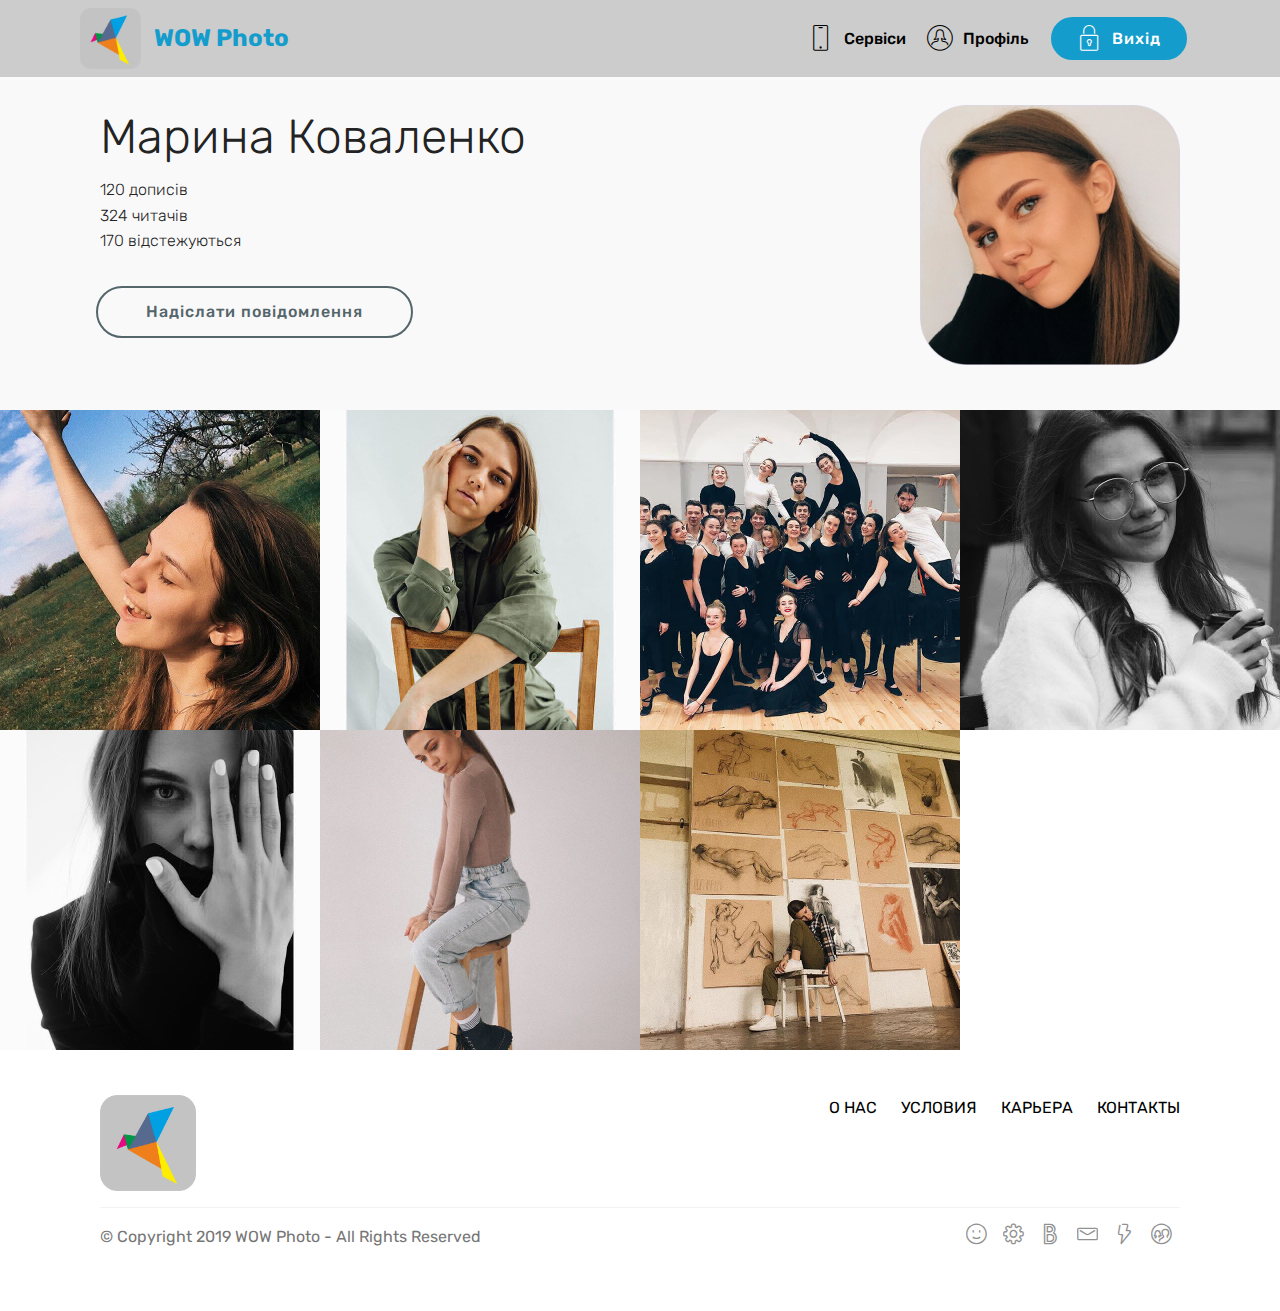
==== commit 16ff4a8f: "create github pages" ====
--- a/index.html
+++ b/index.html
@@ -6,15 +6,15 @@
   <meta http-equiv="X-UA-Compatible" content="IE=edge">
   <meta name="generator" content="Mobirise v4.12.2, mobirise.com">
   <meta name="viewport" content="width=device-width, initial-scale=1, minimum-scale=1">
-  <link rel="shortcut icon" href="assets/images/logo.png" type="image/x-icon">
+  <link rel="shortcut icon" href="assets/images/0.png" type="image/x-icon">
   <meta name="description" content="">
   
   <title>Home</title>
+  <link rel="stylesheet" href="assets/web/assets/mobirise-icons-bold/mobirise-icons-bold.css">
   <link rel="stylesheet" href="assets/web/assets/mobirise-icons/mobirise-icons.css">
   <link rel="stylesheet" href="assets/bootstrap/css/bootstrap.min.css">
   <link rel="stylesheet" href="assets/bootstrap/css/bootstrap-grid.min.css">
   <link rel="stylesheet" href="assets/bootstrap/css/bootstrap-reboot.min.css">
-  <link rel="stylesheet" href="assets/socicon/css/styles.css">
   <link rel="stylesheet" href="assets/dropdown/css/style.css">
   <link rel="stylesheet" href="assets/tether/tether.min.css">
   <link rel="stylesheet" href="assets/theme/css/style.css">
@@ -42,29 +42,28 @@
             <div class="navbar-brand">
                 <span class="navbar-logo">
                     <a href="https://mobirise.co">
-                        <img src="assets/images/logo.png" alt="" title="" style="height: 3.8rem;">
+                        <img src="assets/images/0.png" alt="" title="" style="height: 3.8rem;">
                     </a>
                 </span>
-                <span class="navbar-caption-wrap"><a class="navbar-caption text-black display-4" href="https://mobirise.co">
-                        Photo BOOTH Online</a></span>
+                <span class="navbar-caption-wrap"><a class="navbar-caption text-primary display-5" href="https://mobirise.co">WOW Photo</a></span>
             </div>
         </div>
         <div class="collapse navbar-collapse" id="navbarSupportedContent">
             <ul class="navbar-nav nav-dropdown" data-app-modern-menu="true"><li class="nav-item">
-                    <a class="nav-link link text-black display-4" href="https://mobirise.co"><span class="mbri-mobile mbr-iconfont mbr-iconfont-btn"></span>Сервисы</a>
+                    <a class="nav-link link text-black display-4" href="https://mobirise.co"><span class="mbri-mobile mbr-iconfont mbr-iconfont-btn"></span>Сервіси</a>
                 </li>
                 <li class="nav-item">
                     <a class="nav-link link text-black display-4" href="https://mobirise.co"><span class="mbri-user2 mbr-iconfont mbr-iconfont-btn"></span>
-                        Профиль</a>
+                        Профіль</a>
                 </li></ul>
             <div class="navbar-buttons mbr-section-btn"><a class="btn btn-sm btn-primary display-4" href="tel:+1-234-567-8901"><span class="mbri-lock mbr-iconfont mbr-iconfont-btn"></span>
                     
-                    Выход</a></div>
+                    Вихід</a></div>
         </div>
     </nav>
 </section>
 
-<section class="engine"><a href="https://mobirise.info/i">free site creation software</a></section><section class="services2 cid-rRTwaUJENz" id="services2-2">
+<section class="engine"><a href="https://mobirise.info/l">free site templates</a></section><section class="services2 cid-rRTwaUJENz" id="services2-2">
     <!---->
     
     <!---->
@@ -74,18 +73,17 @@
     <div class="container">
         <div class="col-md-12">
             <div class="media-container-row">
-                <div class="mbr-figure" style="width: 50%;">
-                    <img src="assets/images/mbr.jpg" alt="Mobirise" title="">
+                <div class="mbr-figure" style="width: 30%;">
+                    <img src="assets/images/00.png" alt="Mobirise" title="">
                 </div>
                 <div class="align-left aside-content">
-                    <h2 class="mbr-title pt-2 mbr-fonts-style display-2">Полина Жулина</h2>
+                    <h2 class="mbr-title pt-2 mbr-fonts-style display-2">Марина Коваленко</h2>
                     <div class="mbr-section-text">
-                        <p class="mbr-text text1 pt-2 mbr-light mbr-fonts-style display-7">* Профессор математики,<br>* Люблю черешнь,<br>* Фотографирую на телефон полностью</p>
+                        <p class="mbr-text text1 pt-2 mbr-light mbr-fonts-style display-7">120 дописів<br>324 читачів<br>170 відстежуються</p>
                         
                     </div>
                     <!--Btn-->
-                    <div class="mbr-section-btn pt-3 align-left"><a href="https://mobirise.co" class="btn btn-warning-outline display-4">
-                            Личные сообщения (2)</a></div>
+                    <div class="mbr-section-btn pt-3 align-left"><a href="https://mobirise.co" class="btn btn-warning-outline display-4">Надіслати повідомлення</a></div>
                 </div>
             </div>
         </div>
@@ -97,151 +95,103 @@
     
 
     <div>
-        <div><!-- Filter --><!-- Gallery --><div class="mbr-gallery-row"><div class="mbr-gallery-layout-default"><div><div><div class="mbr-gallery-item mbr-gallery-item--p0" data-video-url="false" data-tags="Responsive"><div href="#lb-gallery3-1" data-slide-to="0" data-toggle="modal"><img src="assets/images/background2.jpg" alt="" title=""><span class="icon-focus"></span></div></div><div class="mbr-gallery-item mbr-gallery-item--p0" data-video-url="false" data-tags="Awesome"><div href="#lb-gallery3-1" data-slide-to="1" data-toggle="modal"><img src="assets/images/background1.jpg" alt="" title=""><span class="icon-focus"></span></div></div><div class="mbr-gallery-item mbr-gallery-item--p0" data-video-url="false" data-tags="Creative"><div href="#lb-gallery3-1" data-slide-to="2" data-toggle="modal"><img src="assets/images/background3.jpg" alt="" title=""><span class="icon-focus"></span></div></div><div class="mbr-gallery-item mbr-gallery-item--p0" data-video-url="false" data-tags="Animated"><div href="#lb-gallery3-1" data-slide-to="3" data-toggle="modal"><img src="assets/images/background4.jpg" alt="" title=""><span class="icon-focus"></span></div></div><div class="mbr-gallery-item mbr-gallery-item--p0" data-video-url="false" data-tags="Awesome"><div href="#lb-gallery3-1" data-slide-to="4" data-toggle="modal"><img src="assets/images/background5.jpg" alt="" title=""><span class="icon-focus"></span></div></div><div class="mbr-gallery-item mbr-gallery-item--p0" data-video-url="false" data-tags="Awesome"><div href="#lb-gallery3-1" data-slide-to="5" data-toggle="modal"><img src="assets/images/background6.jpg" alt="" title=""><span class="icon-focus"></span></div></div><div class="mbr-gallery-item mbr-gallery-item--p0" data-video-url="false" data-tags="Responsive"><div href="#lb-gallery3-1" data-slide-to="6" data-toggle="modal"><img src="assets/images/background7.jpg" alt="" title=""><span class="icon-focus"></span></div></div><div class="mbr-gallery-item mbr-gallery-item--p0" data-video-url="false" data-tags="Animated"><div href="#lb-gallery3-1" data-slide-to="7" data-toggle="modal"><img src="assets/images/background8.jpg" alt="" title=""><span class="icon-focus"></span></div></div><div class="mbr-gallery-item mbr-gallery-item--p0" data-video-url="false" data-tags="Responsive"><div href="#lb-gallery3-1" data-slide-to="8" data-toggle="modal"><img src="assets/images/mbr-800x533.jpg" alt="" title=""><span class="icon-focus"></span></div></div><div class="mbr-gallery-item mbr-gallery-item--p0" data-video-url="false" data-tags="Responsive"><div href="#lb-gallery3-1" data-slide-to="9" data-toggle="modal"><img src="assets/images/mbr-1-800x533.jpg" alt="" title=""><span class="icon-focus"></span></div></div><div class="mbr-gallery-item mbr-gallery-item--p0" data-video-url="false" data-tags="Responsive"><div href="#lb-gallery3-1" data-slide-to="10" data-toggle="modal"><img src="assets/images/mbr-2-800x500.jpg" alt="" title=""><span class="icon-focus"></span></div></div><div class="mbr-gallery-item mbr-gallery-item--p0" data-video-url="false" data-tags="Responsive"><div href="#lb-gallery3-1" data-slide-to="11" data-toggle="modal"><img src="assets/images/mbr-3-800x533.jpg" alt="" title=""><span class="icon-focus"></span></div></div><div class="mbr-gallery-item mbr-gallery-item--p0" data-video-url="false" data-tags="Responsive"><div href="#lb-gallery3-1" data-slide-to="12" data-toggle="modal"><img src="assets/images/mbr-4-800x533.jpg" alt="" title=""><span class="icon-focus"></span></div></div><div class="mbr-gallery-item mbr-gallery-item--p0" data-video-url="false" data-tags="Responsive"><div href="#lb-gallery3-1" data-slide-to="13" data-toggle="modal"><img src="assets/images/mbr-5-800x522.jpg" alt="" title=""><span class="icon-focus"></span></div></div><div class="mbr-gallery-item mbr-gallery-item--p0" data-video-url="false" data-tags="Responsive"><div href="#lb-gallery3-1" data-slide-to="14" data-toggle="modal"><img src="assets/images/mbr-6-800x533.jpg" alt="" title=""><span class="icon-focus"></span></div></div><div class="mbr-gallery-item mbr-gallery-item--p0" data-video-url="false" data-tags="Responsive"><div href="#lb-gallery3-1" data-slide-to="15" data-toggle="modal"><img src="assets/images/mbr-7-800x533.jpg" alt="" title=""><span class="icon-focus"></span></div></div></div></div><div class="clearfix"></div></div></div><!-- Lightbox --><div data-app-prevent-settings="" class="mbr-slider modal fade carousel slide" tabindex="-1" data-keyboard="true" data-interval="false" id="lb-gallery3-1"><div class="modal-dialog"><div class="modal-content"><div class="modal-body"><div class="carousel-inner"><div class="carousel-item active"><img src="assets/images/background2.jpg" alt="" title=""></div><div class="carousel-item"><img src="assets/images/background1.jpg" alt="" title=""></div><div class="carousel-item"><img src="assets/images/background3.jpg" alt="" title=""></div><div class="carousel-item"><img src="assets/images/background4.jpg" alt="" title=""></div><div class="carousel-item"><img src="assets/images/background5.jpg" alt="" title=""></div><div class="carousel-item"><img src="assets/images/background6.jpg" alt="" title=""></div><div class="carousel-item"><img src="assets/images/background7.jpg" alt="" title=""></div><div class="carousel-item"><img src="assets/images/background8.jpg" alt="" title=""></div><div class="carousel-item"><img src="assets/images/mbr.jpg" alt="" title=""></div><div class="carousel-item"><img src="assets/images/mbr-1.jpg" alt="" title=""></div><div class="carousel-item"><img src="assets/images/mbr-2.jpg" alt="" title=""></div><div class="carousel-item"><img src="assets/images/mbr-3.jpg" alt="" title=""></div><div class="carousel-item"><img src="assets/images/mbr-4.jpg" alt="" title=""></div><div class="carousel-item"><img src="assets/images/mbr-5.jpg" alt="" title=""></div><div class="carousel-item"><img src="assets/images/mbr-6.jpg" alt="" title=""></div><div class="carousel-item"><img src="assets/images/mbr-7.jpg" alt="" title=""></div></div><a class="carousel-control carousel-control-prev" role="button" data-slide="prev" href="#lb-gallery3-1"><span class="mbri-left mbr-iconfont" aria-hidden="true"></span><span class="sr-only">Previous</span></a><a class="carousel-control carousel-control-next" role="button" data-slide="next" href="#lb-gallery3-1"><span class="mbri-right mbr-iconfont" aria-hidden="true"></span><span class="sr-only">Next</span></a><a class="close" href="#" role="button" data-dismiss="modal"><span class="sr-only">Close</span></a></div></div></div></div></div>
+        <div><!-- Filter --><!-- Gallery --><div class="mbr-gallery-row"><div class="mbr-gallery-layout-default"><div><div><div class="mbr-gallery-item mbr-gallery-item--p0" data-video-url="false" data-tags="Awesome"><div href="#lb-gallery3-1" data-slide-to="0" data-toggle="modal"><img src="assets/images/57870474-1067962130078311-7745375070511332615-n-640x640.jpg" alt="" title=""><span class="icon-focus"></span></div></div><div class="mbr-gallery-item mbr-gallery-item--p0" data-video-url="false" data-tags="Responsive"><div href="#lb-gallery3-1" data-slide-to="1" data-toggle="modal"><img src="assets/images/64766402-377453389543736-6859011584905526098-n-640x640.jpg" alt="" title=""><span class="icon-focus"></span></div></div><div class="mbr-gallery-item mbr-gallery-item--p0" data-video-url="false" data-tags="Creative"><div href="#lb-gallery3-1" data-slide-to="2" data-toggle="modal"><img src="assets/images/81207238-2738533359573660-8280742900247820064-n-640x640.jpg" alt="" title=""><span class="icon-focus"></span></div></div><div class="mbr-gallery-item mbr-gallery-item--p0" data-video-url="false" data-tags="Animated"><div href="#lb-gallery3-1" data-slide-to="3" data-toggle="modal"><img src="assets/images/75419828-205628673773946-6291997305000316891-n-640x640.jpg" alt="" title=""><span class="icon-focus"></span></div></div><div class="mbr-gallery-item mbr-gallery-item--p0" data-video-url="false" data-tags="Awesome"><div href="#lb-gallery3-1" data-slide-to="4" data-toggle="modal"><img src="assets/images/62181635-428433777740381-2369400801061229425-n-640x640.jpg" alt="" title=""><span class="icon-focus"></span></div></div><div class="mbr-gallery-item mbr-gallery-item--p0" data-video-url="false" data-tags="Awesome"><div href="#lb-gallery3-1" data-slide-to="5" data-toggle="modal"><img src="assets/images/79992441-836645713417632-3681744199509813294-n-640x640.jpg" alt="" title=""><span class="icon-focus"></span></div></div><div class="mbr-gallery-item mbr-gallery-item--p0" data-video-url="false" data-tags="Responsive"><div href="#lb-gallery3-1" data-slide-to="6" data-toggle="modal"><img src="assets/images/60383645-696388907444262-1723244959696189104-n-640x640.jpg" alt="" title=""><span class="icon-focus"></span></div></div></div></div><div class="clearfix"></div></div></div><!-- Lightbox --><div data-app-prevent-settings="" class="mbr-slider modal fade carousel slide" tabindex="-1" data-keyboard="true" data-interval="false" id="lb-gallery3-1"><div class="modal-dialog"><div class="modal-content"><div class="modal-body"><div class="carousel-inner"><div class="carousel-item"><img src="assets/images/57870474-1067962130078311-7745375070511332615-n.jpg" alt="" title=""></div><div class="carousel-item"><img src="assets/images/64766402-377453389543736-6859011584905526098-n.jpg" alt="" title=""></div><div class="carousel-item"><img src="assets/images/81207238-2738533359573660-8280742900247820064-n.jpg" alt="" title=""></div><div class="carousel-item"><img src="assets/images/75419828-205628673773946-6291997305000316891-n.jpg" alt="" title=""></div><div class="carousel-item"><img src="assets/images/62181635-428433777740381-2369400801061229425-n.jpg" alt="" title=""></div><div class="carousel-item"><img src="assets/images/79992441-836645713417632-3681744199509813294-n.jpg" alt="" title=""></div><div class="carousel-item active"><img src="assets/images/60383645-696388907444262-1723244959696189104-n.jpg" alt="" title=""></div></div><a class="carousel-control carousel-control-prev" role="button" data-slide="prev" href="#lb-gallery3-1"><span class="mbri-left mbr-iconfont" aria-hidden="true"></span><span class="sr-only">Previous</span></a><a class="carousel-control carousel-control-next" role="button" data-slide="next" href="#lb-gallery3-1"><span class="mbri-right mbr-iconfont" aria-hidden="true"></span><span class="sr-only">Next</span></a><a class="close" href="#" role="button" data-dismiss="modal"><span class="sr-only">Close</span></a></div></div></div></div></div>
     </div>
 
 </section>
 
-<section class="mbr-section contacts1 cid-rRTwrHKWa7" id="contacts1-5">
-    <!---->
-    
-    <!---->
-    <!--Overlay-->
-    
-    <!--Container-->
-    <div class="container">
-        <div class="row">
-            <!--Titles-->
-            <div class="title col-12">
-                <h2 class="align-left mbr-fonts-style display-1">
-                    Our Contacts
-                </h2>
-                
-            </div>
-            <!--Left-->
-            <div class="col-12 col-md-6">
-                <div class="left-block wrapper">
-                    <div class="b b-adress">
-                        <h5 class="align-left mbr-fonts-style m-0 display-5">
-                            Address:
-                        </h5>
-                        <p class="mbr-text align-left mbr-fonts-style display-7">
-                            350 5th Ave, New York, NY 10118, USA
-                        </p>
-                    </div>
-                    <div class="b b-phone">
-                        <h5 class="align-left mbr-fonts-style m-0 display-5">
-                            Phone:
-                        </h5>
-                        <p class="mbr-text align-left mbr-fonts-style display-7">
-                            +1 (0) 000 0000 001
-                        </p>
-                    </div>
-                    <div class="b b-mail">
-                        <h5 class="align-left mbr-fonts-style m-0 display-5">
-                            E-mail:
-                        </h5>
-                        <p class="mbr-text align-left mbr-fonts-style display-7">
-                            youremail@mail.com
-                        </p>
-                    </div>
-                </div>
-            </div>
-            <!--Right-->
-            <div class="col-12 col-md-6">
-                <div class="google-map"><iframe frameborder="0" style="border:0" src="https://www.google.com/maps/embed/v1/place?key=AIzaSyAEIpgj38KyLFELm2bK9Y7krBkz1K-cMq8&amp;q=place_id:ChIJn6wOs6lZwokRLKy1iqRcoKw" allowfullscreen=""></iframe></div>
-            </div>
-        </div>
-    </div>
-</section>
-
-<section once="footers" class="cid-rRTwzvy9jr" id="footer7-6">
+<section class="cid-rRUuVRCwd8" id="footer5-k">
 
     
 
     
 
     <div class="container">
-        <div class="media-container-row align-center mbr-white">
-            <div class="row row-links">
-                <ul class="foot-menu">
-                    
-                    
-                    
-                    
-                    
-                <li class="foot-menu-item mbr-fonts-style display-7">
-                        <a class="text-white mbr-bold" href="#" target="_blank">About us</a>
-                    </li><li class="foot-menu-item mbr-fonts-style display-7">
-                        <a class="text-white mbr-bold" href="#" target="_blank">Services</a>
-                    </li><li class="foot-menu-item mbr-fonts-style display-7">
-                        <a class="text-white mbr-bold" href="#" target="_blank">Get In Touch</a>
-                    </li><li class="foot-menu-item mbr-fonts-style display-7">
-                        <a class="text-white mbr-bold" href="#" target="_blank">Careers</a>
-                    </li><li class="foot-menu-item mbr-fonts-style display-7">
-                        <a class="text-white mbr-bold" href="#" target="_blank">Work</a>
-                    </li></ul>
+        <div class="media-container-row">
+            <div class="col-md-3">
+                <div class="media-wrap">
+                    <a href="https://mobirise.co/">
+                       <img src="assets/images/0.png" alt="Mobirise" title="">
+                    </a>
+                </div>
             </div>
-            <div class="row social-row">
-                <div class="social-list align-right pb-2">
-                    
-                    
-                    
-                    
-                    
-                    
-                <div class="soc-item">
-                        <a href="https://twitter.com/mobirise" target="_blank">
-                            <span class="socicon-twitter socicon mbr-iconfont mbr-iconfont-social"></span>
-                        </a>
-                    </div><div class="soc-item">
-                        <a href="https://www.facebook.com/pages/Mobirise/1616226671953247" target="_blank">
-                            <span class="socicon-facebook socicon mbr-iconfont mbr-iconfont-social"></span>
-                        </a>
-                    </div><div class="soc-item">
-                        <a href="https://www.youtube.com/c/mobirise" target="_blank">
-                            <span class="socicon-youtube socicon mbr-iconfont mbr-iconfont-social"></span>
-                        </a>
-                    </div><div class="soc-item">
-                        <a href="https://instagram.com/mobirise" target="_blank">
-                            <span class="socicon-instagram socicon mbr-iconfont mbr-iconfont-social"></span>
-                        </a>
-                    </div><div class="soc-item">
-                        <a href="https://plus.google.com/u/0/+Mobirise" target="_blank">
-                            <span class="socicon-googleplus socicon mbr-iconfont mbr-iconfont-social"></span>
-                        </a>
-                    </div><div class="soc-item">
-                        <a href="https://www.behance.net/Mobirise" target="_blank">
-                            <span class="socicon-behance socicon mbr-iconfont mbr-iconfont-social"></span>
-                        </a>
-                    </div></div>
+            <div class="col-md-9">
+                <p class="mbr-text align-right links mbr-fonts-style display-7">
+                    <a href="#" class="text-black">О НАС</a> &nbsp;&nbsp;&nbsp;&nbsp;
+                    <a href="#" class="text-black">УСЛОВИЯ</a> &nbsp;&nbsp;&nbsp;&nbsp;
+                    <a href="#" class="text-black">КАРЬЕРА</a> &nbsp;&nbsp;&nbsp;&nbsp;
+                    <a href="#" class="text-black">КОНТАКТЫ</a>
+                </p>
             </div>
-            <div class="row row-copirayt">
-                <p class="mbr-text mb-0 mbr-fonts-style mbr-white align-center display-7">
-                    © Copyright 2019 Mobirise - All Rights Reserved
-                </p>
+        </div>
+        <div class="footer-lower">
+            <div class="media-container-row">
+                <div class="col-md-12">
+                    <hr>
+                </div>
+            </div>
+            <div class="media-container-row mbr-white">
+                <div class="col-md-6 copyright">
+                    <p class="mbr-text mbr-fonts-style display-7">
+                        © Copyright 2019 WOW Photo - All Rights Reserved
+                    </p>
+                </div>
+                <div class="col-md-6">
+                    <div class="social-list align-right">
+                        <div class="soc-item">
+                            <a href="https://twitter.com/mobirise" target="_blank">
+                                <span class="mbr-iconfont mbr-iconfont-social mbrib-smile-face"></span>
+                            </a>
+                        </div>
+                        <div class="soc-item">
+                            <a href="https://www.facebook.com/pages/Mobirise/1616226671953247" target="_blank">
+                                <span class="mbr-iconfont mbr-iconfont-social mbrib-setting"></span>
+                            </a>
+                        </div>
+                        <div class="soc-item">
+                            <a href="https://www.youtube.com/c/mobirise" target="_blank">
+                                <span class="mbr-iconfont mbr-iconfont-social mbrib-bold"></span>
+                            </a>
+                        </div>
+                        <div class="soc-item">
+                            <a href="https://instagram.com/mobirise" target="_blank">
+                                <span class="mbr-iconfont mbr-iconfont-social mbrib-letter"></span>
+                            </a>
+                        </div>
+                        <div class="soc-item">
+                            <a href="https://plus.google.com/u/0/+Mobirise" target="_blank">
+                                <span class="mbr-iconfont mbr-iconfont-social mbrib-speed"></span>
+                            </a>
+                        </div>
+                        <div class="soc-item">
+                            <a href="https://www.behance.net/Mobirise" target="_blank">
+                                <span class="mbr-iconfont mbr-iconfont-social mbrib-users"></span>
+                            </a>
+                        </div>
+                    </div>
+                </div>
             </div>
         </div>
     </div>
 </section>
 
 
+  <script src="assets/popper/popper.min.js"></script>
   <script src="assets/web/assets/jquery/jquery.min.js"></script>
-  <script src="assets/popper/popper.min.js"></script>
   <script src="assets/bootstrap/js/bootstrap.min.js"></script>
-  <script src="assets/smoothscroll/smooth-scroll.js"></script>
+  <script src="assets/bootstrapcarouselswipe/bootstrap-carousel-swipe.js"></script>
   <script src="assets/dropdown/js/nav-dropdown.js"></script>
   <script src="assets/dropdown/js/navbar-dropdown.js"></script>
-  <script src="assets/tether/tether.min.js"></script>
+  <script src="assets/touchswipe/jquery.touch-swipe.min.js"></script>
   <script src="assets/masonry/masonry.pkgd.min.js"></script>
   <script src="assets/imagesloaded/imagesloaded.pkgd.min.js"></script>
-  <script src="assets/bootstrapcarouselswipe/bootstrap-carousel-swipe.js"></script>
+  <script src="assets/smoothscroll/smooth-scroll.js"></script>
+  <script src="assets/tether/tether.min.js"></script>
   <script src="assets/vimeoplayer/jquery.mb.vimeo_player.js"></script>
-  <script src="assets/touchswipe/jquery.touch-swipe.min.js"></script>
   <script src="assets/theme/js/script.js"></script>
+  <script src="assets/slidervideo/script.js"></script>
   <script src="assets/gallery/player.min.js"></script>
   <script src="assets/gallery/script.js"></script>
-  <script src="assets/slidervideo/script.js"></script>
   
   
 </body>
--- a/assets/web/assets/mobirise-icons-bold/mobirise-icons-bold.css
+++ b/assets/web/assets/mobirise-icons-bold/mobirise-icons-bold.css
@@ -0,0 +1,477 @@
+@font-face {
+  font-family: 'mobirise-icons-bold';
+  font-display: swap;
+  src:  url('mobirise-icons-bold.eot?m1l4yr');
+  src:  url('mobirise-icons-bold.eot?m1l4yr#iefix') format('embedded-opentype'),
+    url('mobirise-icons-bold.ttf?m1l4yr') format('truetype'),
+    url('mobirise-icons-bold.woff?m1l4yr') format('woff'),
+    url('mobirise-icons-bold.svg?m1l4yr#mobirise-icons-bold') format('svg');
+  font-weight: normal;
+  font-style: normal;
+}
+
+[class^="mbrib-"], [class*="mbrib-"] {
+  /* use !important to prevent issues with browser extensions that change fonts */
+  font-family: 'mobirise-icons-bold' !important;
+  speak: none;
+  font-style: normal;
+  font-weight: normal;
+  font-variant: normal;
+  text-transform: none;
+  line-height: 1;
+
+  /* Better Font Rendering =========== */
+  -webkit-font-smoothing: antialiased;
+  -moz-osx-font-smoothing: grayscale;
+}
+
+.mbrib-add-submenu:before {
+  content: "\e900";
+}
+.mbrib-alert:before {
+  content: "\e901";
+}
+.mbrib-align-center:before {
+  content: "\e902";
+}
+.mbrib-align-justify:before {
+  content: "\e903";
+}
+.mbrib-align-left:before {
+  content: "\e904";
+}
+.mbrib-align-right:before {
+  content: "\e905";
+}
+.mbrib-android:before {
+  content: "\e906";
+}
+.mbrib-apple:before {
+  content: "\e907";
+}
+.mbrib-arrow-down:before {
+  content: "\e908";
+}
+.mbrib-arrow-next:before {
+  content: "\e909";
+}
+.mbrib-arrow-prev:before {
+  content: "\e90a";
+}
+.mbrib-arrow-up:before {
+  content: "\e90b";
+}
+.mbrib-bold:before {
+  content: "\e90c";
+}
+.mbrib-bookmark:before {
+  content: "\e90d";
+}
+.mbrib-bootstrap:before {
+  content: "\e90e";
+}
+.mbrib-briefcase:before {
+  content: "\e90f";
+}
+.mbrib-browse:before {
+  content: "\e910";
+}
+.mbrib-bulleted-list:before {
+  content: "\e911";
+}
+.mbrib-calendar:before {
+  content: "\e912";
+}
+.mbrib-camera:before {
+  content: "\e913";
+}
+.mbrib-cart-add:before {
+  content: "\e914";
+}
+.mbrib-cart-full:before {
+  content: "\e915";
+}
+.mbrib-cash:before {
+  content: "\e916";
+}
+.mbrib-change-style:before {
+  content: "\e917";
+}
+.mbrib-chat:before {
+  content: "\e918";
+}
+.mbrib-clock:before {
+  content: "\e919";
+}
+.mbrib-close:before {
+  content: "\e91a";
+}
+.mbrib-cloud:before {
+  content: "\e91b";
+}
+.mbrib-code:before {
+  content: "\e91c";
+}
+.mbrib-contact-form:before {
+  content: "\e91d";
+}
+.mbrib-credit-card:before {
+  content: "\e91e";
+}
+.mbrib-cursor-click:before {
+  content: "\e91f";
+}
+.mbrib-cust-feedback:before {
+  content: "\e920";
+}
+.mbrib-database:before {
+  content: "\e921";
+}
+.mbrib-delivery:before {
+  content: "\e922";
+}
+.mbrib-desktop:before {
+  content: "\e923";
+}
+.mbrib-devices:before {
+  content: "\e924";
+}
+.mbrib-down:before {
+  content: "\e925";
+}
+.mbrib-download:before {
+  content: "\e926";
+}
+.mbrib-drag-n-drop:before {
+  content: "\e927";
+}
+.mbrib-drag-n-drop2:before {
+  content: "\e928";
+}
+.mbrib-edit:before {
+  content: "\e929";
+}
+.mbrib-edit2:before {
+  content: "\e92a";
+}
+.mbrib-error:before {
+  content: "\e92b";
+}
+.mbrib-extension:before {
+  content: "\e92c";
+}
+.mbrib-features:before {
+  content: "\e92d";
+}
+.mbrib-file:before {
+  content: "\e92e";
+}
+.mbrib-flag:before {
+  content: "\e92f";
+}
+.mbrib-folder:before {
+  content: "\e930";
+}
+.mbrib-gift:before {
+  content: "\e931";
+}
+.mbrib-github:before {
+  content: "\e932";
+}
+.mbrib-globe-2:before {
+  content: "\e933";
+}
+.mbrib-globe:before {
+  content: "\e934";
+}
+.mbrib-growing-chart:before {
+  content: "\e935";
+}
+.mbrib-hearth:before {
+  content: "\e936";
+}
+.mbrib-help:before {
+  content: "\e937";
+}
+.mbrib-home:before {
+  content: "\e938";
+}
+.mbrib-hot-cup:before {
+  content: "\e939";
+}
+.mbrib-idea:before {
+  content: "\e93a";
+}
+.mbrib-image-gallery:before {
+  content: "\e93b";
+}
+.mbrib-image-slider:before {
+  content: "\e93c";
+}
+.mbrib-info:before {
+  content: "\e93d";
+}
+.mbrib-italic:before {
+  content: "\e93e";
+}
+.mbrib-key:before {
+  content: "\e93f";
+}
+.mbrib-laptop:before {
+  content: "\e940";
+}
+.mbrib-layers:before {
+  content: "\e941";
+}
+.mbrib-left-right:before {
+  content: "\e942";
+}
+.mbrib-left:before {
+  content: "\e943";
+}
+.mbrib-letter:before {
+  content: "\e944";
+}
+.mbrib-like:before {
+  content: "\e945";
+}
+.mbrib-link:before {
+  content: "\e946";
+}
+.mbrib-lock:before {
+  content: "\e947";
+}
+.mbrib-login:before {
+  content: "\e948";
+}
+.mbrib-logout:before {
+  content: "\e949";
+}
+.mbrib-magic-stick:before {
+  content: "\e94a";
+}
+.mbrib-map-pin:before {
+  content: "\e94b";
+}
+.mbrib-menu:before {
+  content: "\e94c";
+}
+.mbrib-mobile:before {
+  content: "\e94d";
+}
+.mbrib-mobile2:before {
+  content: "\e94e";
+}
+.mbrib-mobirise:before {
+  content: "\e94f";
+}
+.mbrib-more-horizontal:before {
+  content: "\e950";
+}
+.mbrib-more-vertical:before {
+  content: "\e951";
+}
+.mbrib-music:before {
+  content: "\e952";
+}
+.mbrib-new-file:before {
+  content: "\e953";
+}
+.mbrib-numbered-list:before {
+  content: "\e954";
+}
+.mbrib-opened-folder:before {
+  content: "\e955";
+}
+.mbrib-pages:before {
+  content: "\e956";
+}
+.mbrib-paper-plane:before {
+  content: "\e957";
+}
+.mbrib-paperclip:before {
+  content: "\e958";
+}
+.mbrib-photo:before {
+  content: "\e959";
+}
+.mbrib-photos:before {
+  content: "\e95a";
+}
+.mbrib-pin:before {
+  content: "\e95b";
+}
+.mbrib-play:before {
+  content: "\e95c";
+}
+.mbrib-plus:before {
+  content: "\e95d";
+}
+.mbrib-preview:before {
+  content: "\e95e";
+}
+.mbrib-print:before {
+  content: "\e95f";
+}
+.mbrib-protect:before {
+  content: "\e960";
+}
+.mbrib-question:before {
+  content: "\e961";
+}
+.mbrib-quote-left:before {
+  content: "\e962";
+}
+.mbrib-quote-right:before {
+  content: "\e963";
+}
+.mbrib-redo:before {
+  content: "\e964";
+}
+.mbrib-refresh:before {
+  content: "\e965";
+}
+.mbrib-responsive:before {
+  content: "\e966";
+}
+.mbrib-right:before {
+  content: "\e967";
+}
+.mbrib-rocket:before {
+  content: "\e968";
+}
+.mbrib-sad-face:before {
+  content: "\e969";
+}
+.mbrib-sale:before {
+  content: "\e96a";
+}
+.mbrib-save:before {
+  content: "\e96b";
+}
+.mbrib-search:before {
+  content: "\e96c";
+}
+.mbrib-setting:before {
+  content: "\e96d";
+}
+.mbrib-setting2:before {
+  content: "\e96e";
+}
+.mbrib-setting3:before {
+  content: "\e96f";
+}
+.mbrib-share:before {
+  content: "\e970";
+}
+.mbrib-shopping-bag:before {
+  content: "\e971";
+}
+.mbrib-shopping-basket:before {
+  content: "\e972";
+}
+.mbrib-shopping-cart:before {
+  content: "\e973";
+}
+.mbrib-sites:before {
+  content: "\e974";
+}
+.mbrib-smile-face:before {
+  content: "\e975";
+}
+.mbrib-speed:before {
+  content: "\e976";
+}
+.mbrib-star:before {
+  content: "\e977";
+}
+.mbrib-success:before {
+  content: "\e978";
+}
+.mbrib-sun:before {
+  content: "\e979";
+}
+.mbrib-sun2:before {
+  content: "\e97a";
+}
+.mbrib-tablet-vertical:before {
+  content: "\e97b";
+}
+.mbrib-tablet:before {
+  content: "\e97c";
+}
+.mbrib-target:before {
+  content: "\e97d";
+}
+.mbrib-timer:before {
+  content: "\e97e";
+}
+.mbrib-to-ftp:before {
+  content: "\e97f";
+}
+.mbrib-to-local-drive:before {
+  content: "\e980";
+}
+.mbrib-touch-swipe:before {
+  content: "\e981";
+}
+.mbrib-touch:before {
+  content: "\e982";
+}
+.mbrib-trash:before {
+  content: "\e983";
+}
+.mbrib-underline:before {
+  content: "\e984";
+}
+.mbrib-undo:before {
+  content: "\e985";
+}
+.mbrib-unlink:before {
+  content: "\e986";
+}
+.mbrib-unlock:before {
+  content: "\e987";
+}
+.mbrib-up-down:before {
+  content: "\e988";
+}
+.mbrib-up:before {
+  content: "\e989";
+}
+.mbrib-update:before {
+  content: "\e98a";
+}
+.mbrib-upload:before {
+  content: "\e98b";
+}
+.mbrib-user:before {
+  content: "\e98c";
+}
+.mbrib-user2:before {
+  content: "\e98d";
+}
+.mbrib-users:before {
+  content: "\e98e";
+}
+.mbrib-video-play:before {
+  content: "\e98f";
+}
+.mbrib-video:before {
+  content: "\e990";
+}
+.mbrib-watch:before {
+  content: "\e991";
+}
+.mbrib-website-theme:before {
+  content: "\e992";
+}
+.mbrib-wifi:before {
+  content: "\e993";
+}
+.mbrib-windows:before {
+  content: "\e994";
+}
+.mbrib-zoom-out:before {
+  content: "\e995";
+}
--- a/assets/mobirise/css/mbr-additional.css
+++ b/assets/mobirise/css/mbr-additional.css
@@ -711,13 +711,13 @@
   opacity: 0.3;
 }
 .cid-rRTvIRLPbw .navbar {
-  background: #ffffff;
+  background: #cccccc;
   transition: none;
   min-height: 77px;
   padding: .5rem 0;
 }
 .cid-rRTvIRLPbw .navbar-dropdown.bg-color.transparent.opened {
-  background: #ffffff;
+  background: #cccccc;
 }
 .cid-rRTvIRLPbw a {
   font-style: normal;
@@ -808,7 +808,7 @@
   padding-bottom: 0;
 }
 .cid-rRTvIRLPbw .dropdown .dropdown-menu {
-  background: #ffffff;
+  background: #cccccc;
   visibility: hidden;
   display: block;
   position: absolute;
@@ -1111,8 +1111,8 @@
   color: #767676 !important;
 }
 .cid-rRTwaUJENz {
-  padding-top: 135px;
-  padding-bottom: 135px;
+  padding-top: 105px;
+  padding-bottom: 45px;
   background-color: #f9f9f9;
 }
 .cid-rRTwaUJENz .mbr-section-btn > * {
@@ -1188,6 +1188,9 @@
 .cid-rRTwaUJENz .cost {
   text-decoration: line-through;
   color: #767676;
+}
+.cid-rRTwaUJENz H2 {
+  text-align: left;
 }
 .cid-rRTvOoVNHl {
   padding-top: 0px;
@@ -1252,100 +1255,39 @@
   transition: 0.2s background ease-in-out;
   background: linear-gradient(to left, #554346, #45505b) !important;
 }
-.cid-rRTwrHKWa7 {
-  padding-top: 90px;
-  padding-bottom: 90px;
+.cid-rRUuVRCwd8 {
+  padding-top: 45px;
+  padding-bottom: 45px;
   background-color: #ffffff;
 }
-.cid-rRTwrHKWa7 div.b {
-  padding-top: 2rem;
-}
-.cid-rRTwrHKWa7 .mbr-text {
+@media (max-width: 767px) {
+  .cid-rRUuVRCwd8 .media-wrap {
+    margin-bottom: 1rem;
+    text-align: center;
+  }
+}
+.cid-rRUuVRCwd8 .media-wrap .mbr-iconfont-logo {
+  font-size: 7rem;
+  color: #f36;
+}
+.cid-rRUuVRCwd8 .media-wrap img {
+  height: 6rem;
+}
+.cid-rRUuVRCwd8 .mbr-text {
   color: #767676;
-  margin: 0;
-  padding-top: 1.5rem;
-}
-.cid-rRTwrHKWa7 a:not([href]):not([tabindex]) {
-  color: #fff;
-  border-radius: 3px;
-}
-.cid-rRTwrHKWa7 .google-map {
-  height: 25rem;
-  position: relative;
-}
-.cid-rRTwrHKWa7 .google-map iframe {
-  height: 100%;
-  width: 100%;
-}
-.cid-rRTwrHKWa7 .google-map [data-state-details] {
-  color: #6b6763;
-  font-family: Montserrat;
-  height: 1.5em;
-  margin-top: -0.75em;
-  padding-left: 1.25rem;
-  padding-right: 1.25rem;
-  position: absolute;
-  text-align: center;
-  top: 50%;
-  width: 100%;
-}
-.cid-rRTwrHKWa7 .google-map[data-state] {
-  background: #e9e5dc;
-}
-.cid-rRTwrHKWa7 .google-map[data-state="loading"] [data-state-details] {
-  display: none;
-}
-.cid-rRTwrHKWa7 div.left-block.wrapper {
-  height: 100%;
-  display: flex;
-  flex-direction: column;
-  justify-content: flex-start;
 }
 @media (max-width: 767px) {
-  .cid-rRTwrHKWa7 div.left-block.wrapper {
-    padding-bottom: 3rem;
-  }
-}
-.cid-rRTwzvy9jr {
-  padding-top: 30px;
-  padding-bottom: 30px;
-  background-color: #2e2e2e;
-}
-.cid-rRTwzvy9jr .row-links {
-  width: 100%;
-  -webkit-justify-content: center;
-  justify-content: center;
-}
-.cid-rRTwzvy9jr .social-row {
-  width: 100%;
-  -webkit-justify-content: center;
-  justify-content: center;
-}
-.cid-rRTwzvy9jr .media-container-row {
-  -webkit-flex-direction: column;
-  flex-direction: column;
-  -webkit-justify-content: center;
-  justify-content: center;
-  -webkit-align-items: center;
-  align-items: center;
-}
-.cid-rRTwzvy9jr .media-container-row .foot-menu {
-  list-style: none;
-  display: flex;
-  -webkit-justify-content: center;
-  justify-content: center;
-  -webkit-flex-wrap: wrap;
-  flex-wrap: wrap;
-  padding: 0;
-  margin-bottom: 0;
-}
-.cid-rRTwzvy9jr .media-container-row .foot-menu li {
-  padding: 0 1rem 1rem 1rem;
-}
-.cid-rRTwzvy9jr .media-container-row .foot-menu li p {
-  margin: 0;
-}
-.cid-rRTwzvy9jr .media-container-row .social-list {
+  .cid-rRUuVRCwd8 .footer-lower .copyright {
+    margin-bottom: 1rem;
+    text-align: center;
+  }
+}
+.cid-rRUuVRCwd8 .footer-lower hr {
+  margin: 1rem 0;
+  border-color: #000;
+  opacity: .05;
+}
+.cid-rRUuVRCwd8 .footer-lower .social-list {
   padding-left: 0;
   margin-bottom: 0;
   list-style: none;
@@ -1355,43 +1297,36 @@
   -webkit-justify-content: flex-end;
   justify-content: flex-end;
 }
-.cid-rRTwzvy9jr .media-container-row .social-list .mbr-iconfont-social {
-  font-size: 1.5rem;
-  color: #ffffff;
-}
-.cid-rRTwzvy9jr .media-container-row .social-list .soc-item {
+.cid-rRUuVRCwd8 .footer-lower .social-list .mbr-iconfont-social {
+  font-size: 1.3rem;
+  color: #232323;
+}
+.cid-rRUuVRCwd8 .footer-lower .social-list .soc-item {
   margin: 0 .5rem;
 }
-.cid-rRTwzvy9jr .media-container-row .social-list a {
+.cid-rRUuVRCwd8 .footer-lower .social-list a {
   margin: 0;
   opacity: .5;
   -webkit-transition: .2s linear;
   transition: .2s linear;
 }
-.cid-rRTwzvy9jr .media-container-row .social-list a:hover {
+.cid-rRUuVRCwd8 .footer-lower .social-list a:hover {
   opacity: 1;
 }
 @media (max-width: 767px) {
-  .cid-rRTwzvy9jr .media-container-row .social-list {
+  .cid-rRUuVRCwd8 .footer-lower .social-list {
     -webkit-justify-content: center;
     justify-content: center;
   }
 }
-.cid-rRTwzvy9jr .media-container-row .row-copirayt {
-  word-break: break-word;
-  width: 100%;
-}
-.cid-rRTwzvy9jr .media-container-row .row-copirayt p {
-  width: 100%;
-}
 .cid-rRTvIRLPbw .navbar {
-  background: #ffffff;
+  background: #cccccc;
   transition: none;
   min-height: 77px;
   padding: .5rem 0;
 }
 .cid-rRTvIRLPbw .navbar-dropdown.bg-color.transparent.opened {
-  background: #ffffff;
+  background: #cccccc;
 }
 .cid-rRTvIRLPbw a {
   font-style: normal;
@@ -1482,7 +1417,7 @@
   padding-bottom: 0;
 }
 .cid-rRTvIRLPbw .dropdown .dropdown-menu {
-  background: #ffffff;
+  background: #cccccc;
   visibility: hidden;
   display: block;
   position: absolute;
--- a/assets/mobirise/css/mbr-additional.css
+++ b/assets/mobirise/css/mbr-additional.css
@@ -711,13 +711,13 @@
   opacity: 0.3;
 }
 .cid-rRTvIRLPbw .navbar {
-  background: #ffffff;
+  background: #cccccc;
   transition: none;
   min-height: 77px;
   padding: .5rem 0;
 }
 .cid-rRTvIRLPbw .navbar-dropdown.bg-color.transparent.opened {
-  background: #ffffff;
+  background: #cccccc;
 }
 .cid-rRTvIRLPbw a {
   font-style: normal;
@@ -808,7 +808,7 @@
   padding-bottom: 0;
 }
 .cid-rRTvIRLPbw .dropdown .dropdown-menu {
-  background: #ffffff;
+  background: #cccccc;
   visibility: hidden;
   display: block;
   position: absolute;
@@ -1111,8 +1111,8 @@
   color: #767676 !important;
 }
 .cid-rRTwaUJENz {
-  padding-top: 135px;
-  padding-bottom: 135px;
+  padding-top: 105px;
+  padding-bottom: 45px;
   background-color: #f9f9f9;
 }
 .cid-rRTwaUJENz .mbr-section-btn > * {
@@ -1188,6 +1188,9 @@
 .cid-rRTwaUJENz .cost {
   text-decoration: line-through;
   color: #767676;
+}
+.cid-rRTwaUJENz H2 {
+  text-align: left;
 }
 .cid-rRTvOoVNHl {
   padding-top: 0px;
@@ -1252,100 +1255,39 @@
   transition: 0.2s background ease-in-out;
   background: linear-gradient(to left, #554346, #45505b) !important;
 }
-.cid-rRTwrHKWa7 {
-  padding-top: 90px;
-  padding-bottom: 90px;
+.cid-rRUuVRCwd8 {
+  padding-top: 45px;
+  padding-bottom: 45px;
   background-color: #ffffff;
 }
-.cid-rRTwrHKWa7 div.b {
-  padding-top: 2rem;
-}
-.cid-rRTwrHKWa7 .mbr-text {
+@media (max-width: 767px) {
+  .cid-rRUuVRCwd8 .media-wrap {
+    margin-bottom: 1rem;
+    text-align: center;
+  }
+}
+.cid-rRUuVRCwd8 .media-wrap .mbr-iconfont-logo {
+  font-size: 7rem;
+  color: #f36;
+}
+.cid-rRUuVRCwd8 .media-wrap img {
+  height: 6rem;
+}
+.cid-rRUuVRCwd8 .mbr-text {
   color: #767676;
-  margin: 0;
-  padding-top: 1.5rem;
-}
-.cid-rRTwrHKWa7 a:not([href]):not([tabindex]) {
-  color: #fff;
-  border-radius: 3px;
-}
-.cid-rRTwrHKWa7 .google-map {
-  height: 25rem;
-  position: relative;
-}
-.cid-rRTwrHKWa7 .google-map iframe {
-  height: 100%;
-  width: 100%;
-}
-.cid-rRTwrHKWa7 .google-map [data-state-details] {
-  color: #6b6763;
-  font-family: Montserrat;
-  height: 1.5em;
-  margin-top: -0.75em;
-  padding-left: 1.25rem;
-  padding-right: 1.25rem;
-  position: absolute;
-  text-align: center;
-  top: 50%;
-  width: 100%;
-}
-.cid-rRTwrHKWa7 .google-map[data-state] {
-  background: #e9e5dc;
-}
-.cid-rRTwrHKWa7 .google-map[data-state="loading"] [data-state-details] {
-  display: none;
-}
-.cid-rRTwrHKWa7 div.left-block.wrapper {
-  height: 100%;
-  display: flex;
-  flex-direction: column;
-  justify-content: flex-start;
 }
 @media (max-width: 767px) {
-  .cid-rRTwrHKWa7 div.left-block.wrapper {
-    padding-bottom: 3rem;
-  }
-}
-.cid-rRTwzvy9jr {
-  padding-top: 30px;
-  padding-bottom: 30px;
-  background-color: #2e2e2e;
-}
-.cid-rRTwzvy9jr .row-links {
-  width: 100%;
-  -webkit-justify-content: center;
-  justify-content: center;
-}
-.cid-rRTwzvy9jr .social-row {
-  width: 100%;
-  -webkit-justify-content: center;
-  justify-content: center;
-}
-.cid-rRTwzvy9jr .media-container-row {
-  -webkit-flex-direction: column;
-  flex-direction: column;
-  -webkit-justify-content: center;
-  justify-content: center;
-  -webkit-align-items: center;
-  align-items: center;
-}
-.cid-rRTwzvy9jr .media-container-row .foot-menu {
-  list-style: none;
-  display: flex;
-  -webkit-justify-content: center;
-  justify-content: center;
-  -webkit-flex-wrap: wrap;
-  flex-wrap: wrap;
-  padding: 0;
-  margin-bottom: 0;
-}
-.cid-rRTwzvy9jr .media-container-row .foot-menu li {
-  padding: 0 1rem 1rem 1rem;
-}
-.cid-rRTwzvy9jr .media-container-row .foot-menu li p {
-  margin: 0;
-}
-.cid-rRTwzvy9jr .media-container-row .social-list {
+  .cid-rRUuVRCwd8 .footer-lower .copyright {
+    margin-bottom: 1rem;
+    text-align: center;
+  }
+}
+.cid-rRUuVRCwd8 .footer-lower hr {
+  margin: 1rem 0;
+  border-color: #000;
+  opacity: .05;
+}
+.cid-rRUuVRCwd8 .footer-lower .social-list {
   padding-left: 0;
   margin-bottom: 0;
   list-style: none;
@@ -1355,43 +1297,36 @@
   -webkit-justify-content: flex-end;
   justify-content: flex-end;
 }
-.cid-rRTwzvy9jr .media-container-row .social-list .mbr-iconfont-social {
-  font-size: 1.5rem;
-  color: #ffffff;
-}
-.cid-rRTwzvy9jr .media-container-row .social-list .soc-item {
+.cid-rRUuVRCwd8 .footer-lower .social-list .mbr-iconfont-social {
+  font-size: 1.3rem;
+  color: #232323;
+}
+.cid-rRUuVRCwd8 .footer-lower .social-list .soc-item {
   margin: 0 .5rem;
 }
-.cid-rRTwzvy9jr .media-container-row .social-list a {
+.cid-rRUuVRCwd8 .footer-lower .social-list a {
   margin: 0;
   opacity: .5;
   -webkit-transition: .2s linear;
   transition: .2s linear;
 }
-.cid-rRTwzvy9jr .media-container-row .social-list a:hover {
+.cid-rRUuVRCwd8 .footer-lower .social-list a:hover {
   opacity: 1;
 }
 @media (max-width: 767px) {
-  .cid-rRTwzvy9jr .media-container-row .social-list {
+  .cid-rRUuVRCwd8 .footer-lower .social-list {
     -webkit-justify-content: center;
     justify-content: center;
   }
 }
-.cid-rRTwzvy9jr .media-container-row .row-copirayt {
-  word-break: break-word;
-  width: 100%;
-}
-.cid-rRTwzvy9jr .media-container-row .row-copirayt p {
-  width: 100%;
-}
 .cid-rRTvIRLPbw .navbar {
-  background: #ffffff;
+  background: #cccccc;
   transition: none;
   min-height: 77px;
   padding: .5rem 0;
 }
 .cid-rRTvIRLPbw .navbar-dropdown.bg-color.transparent.opened {
-  background: #ffffff;
+  background: #cccccc;
 }
 .cid-rRTvIRLPbw a {
   font-style: normal;
@@ -1482,7 +1417,7 @@
   padding-bottom: 0;
 }
 .cid-rRTvIRLPbw .dropdown .dropdown-menu {
-  background: #ffffff;
+  background: #cccccc;
   visibility: hidden;
   display: block;
   position: absolute;
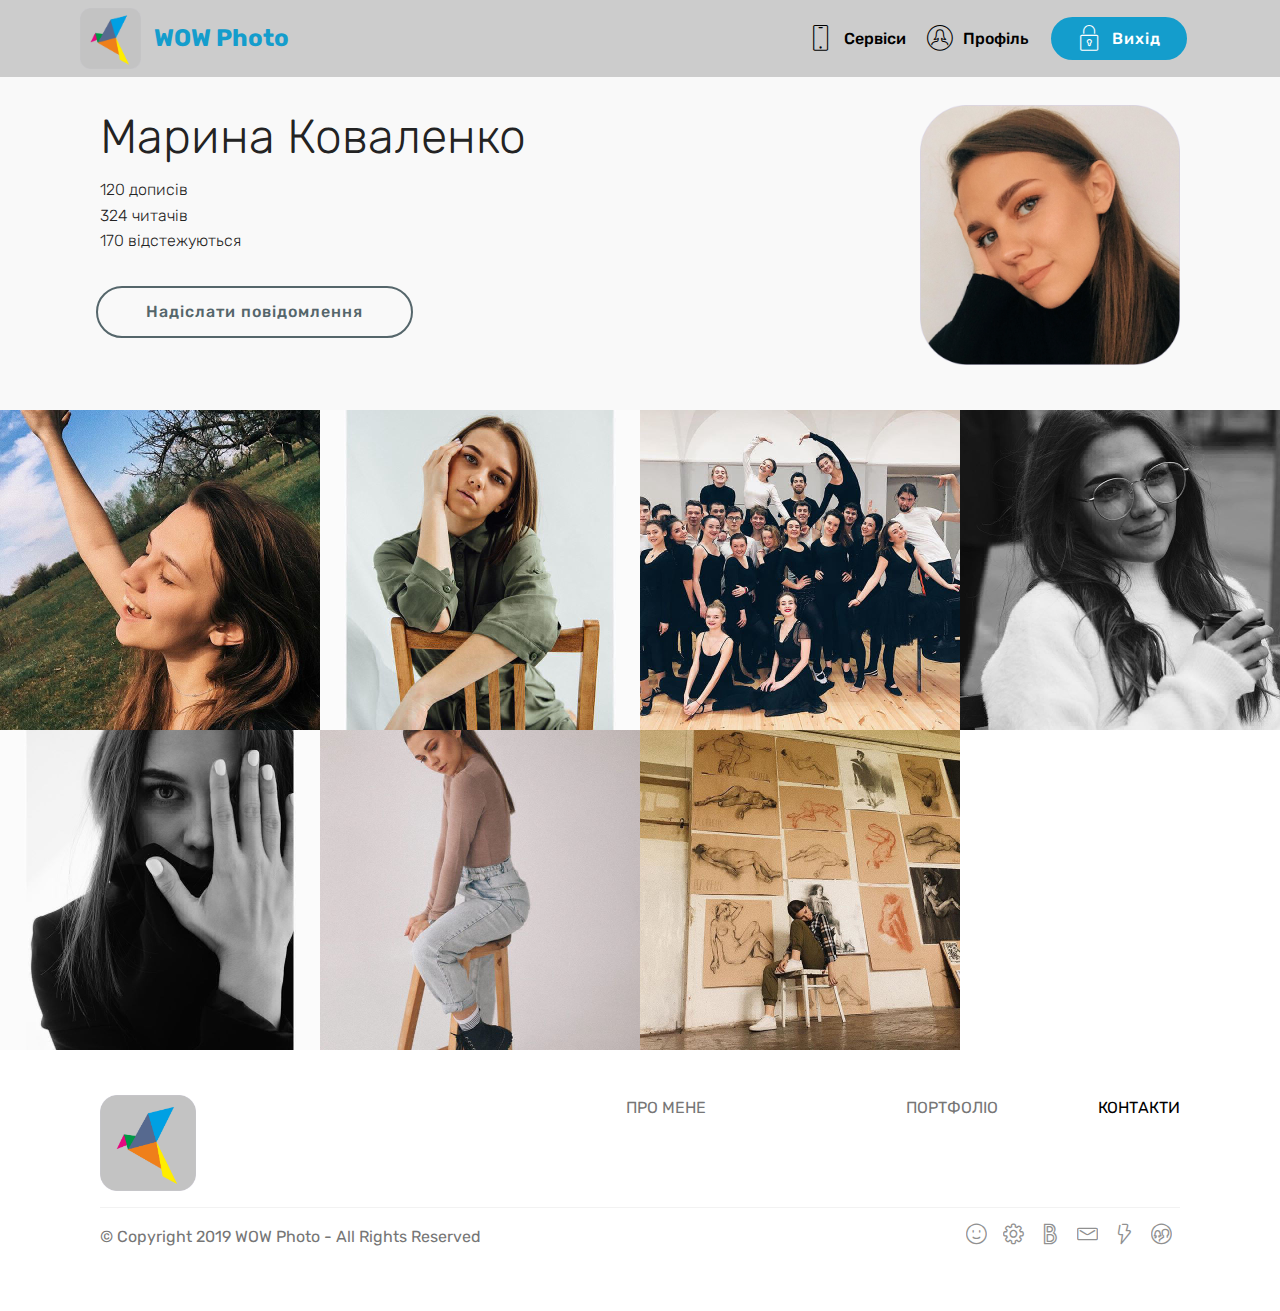
==== commit 1b169b02: "create github pages" ====
--- a/index.html
+++ b/index.html
@@ -63,7 +63,7 @@
     </nav>
 </section>
 
-<section class="engine"><a href="https://mobirise.info/l">free site templates</a></section><section class="services2 cid-rRTwaUJENz" id="services2-2">
+<section class="engine"><a href="https://mobirise.info/j">website templates</a></section><section class="services2 cid-rRTwaUJENz" id="services2-2">
     <!---->
     
     <!---->
@@ -74,7 +74,7 @@
         <div class="col-md-12">
             <div class="media-container-row">
                 <div class="mbr-figure" style="width: 30%;">
-                    <img src="assets/images/00.png" alt="Mobirise" title="">
+                    <img src="assets/images/02.png" alt="Mobirise" title="">
                 </div>
                 <div class="align-left aside-content">
                     <h2 class="mbr-title pt-2 mbr-fonts-style display-2">Марина Коваленко</h2>
@@ -116,11 +116,7 @@
                 </div>
             </div>
             <div class="col-md-9">
-                <p class="mbr-text align-right links mbr-fonts-style display-7">
-                    <a href="#" class="text-black">О НАС</a> &nbsp;&nbsp;&nbsp;&nbsp;
-                    <a href="#" class="text-black">УСЛОВИЯ</a> &nbsp;&nbsp;&nbsp;&nbsp;
-                    <a href="#" class="text-black">КАРЬЕРА</a> &nbsp;&nbsp;&nbsp;&nbsp;
-                    <a href="#" class="text-black">КОНТАКТЫ</a>
+                <p class="mbr-text align-right links mbr-fonts-style display-7">ПРО МЕНЕ &nbsp; &nbsp; &nbsp; &nbsp; &nbsp; &nbsp; &nbsp; &nbsp; &nbsp; &nbsp; &nbsp; &nbsp;&nbsp; &nbsp; &nbsp; &nbsp; &nbsp; &nbsp; &nbsp; &nbsp; &nbsp; &nbsp; &nbsp; &nbsp; &nbsp; ПОРТФОЛІО&nbsp; &nbsp; &nbsp; &nbsp; &nbsp; &nbsp; &nbsp; &nbsp; &nbsp; &nbsp; &nbsp; &nbsp; &nbsp;<a href="#" class="text-black">КОНТАКТИ</a>
                 </p>
             </div>
         </div>
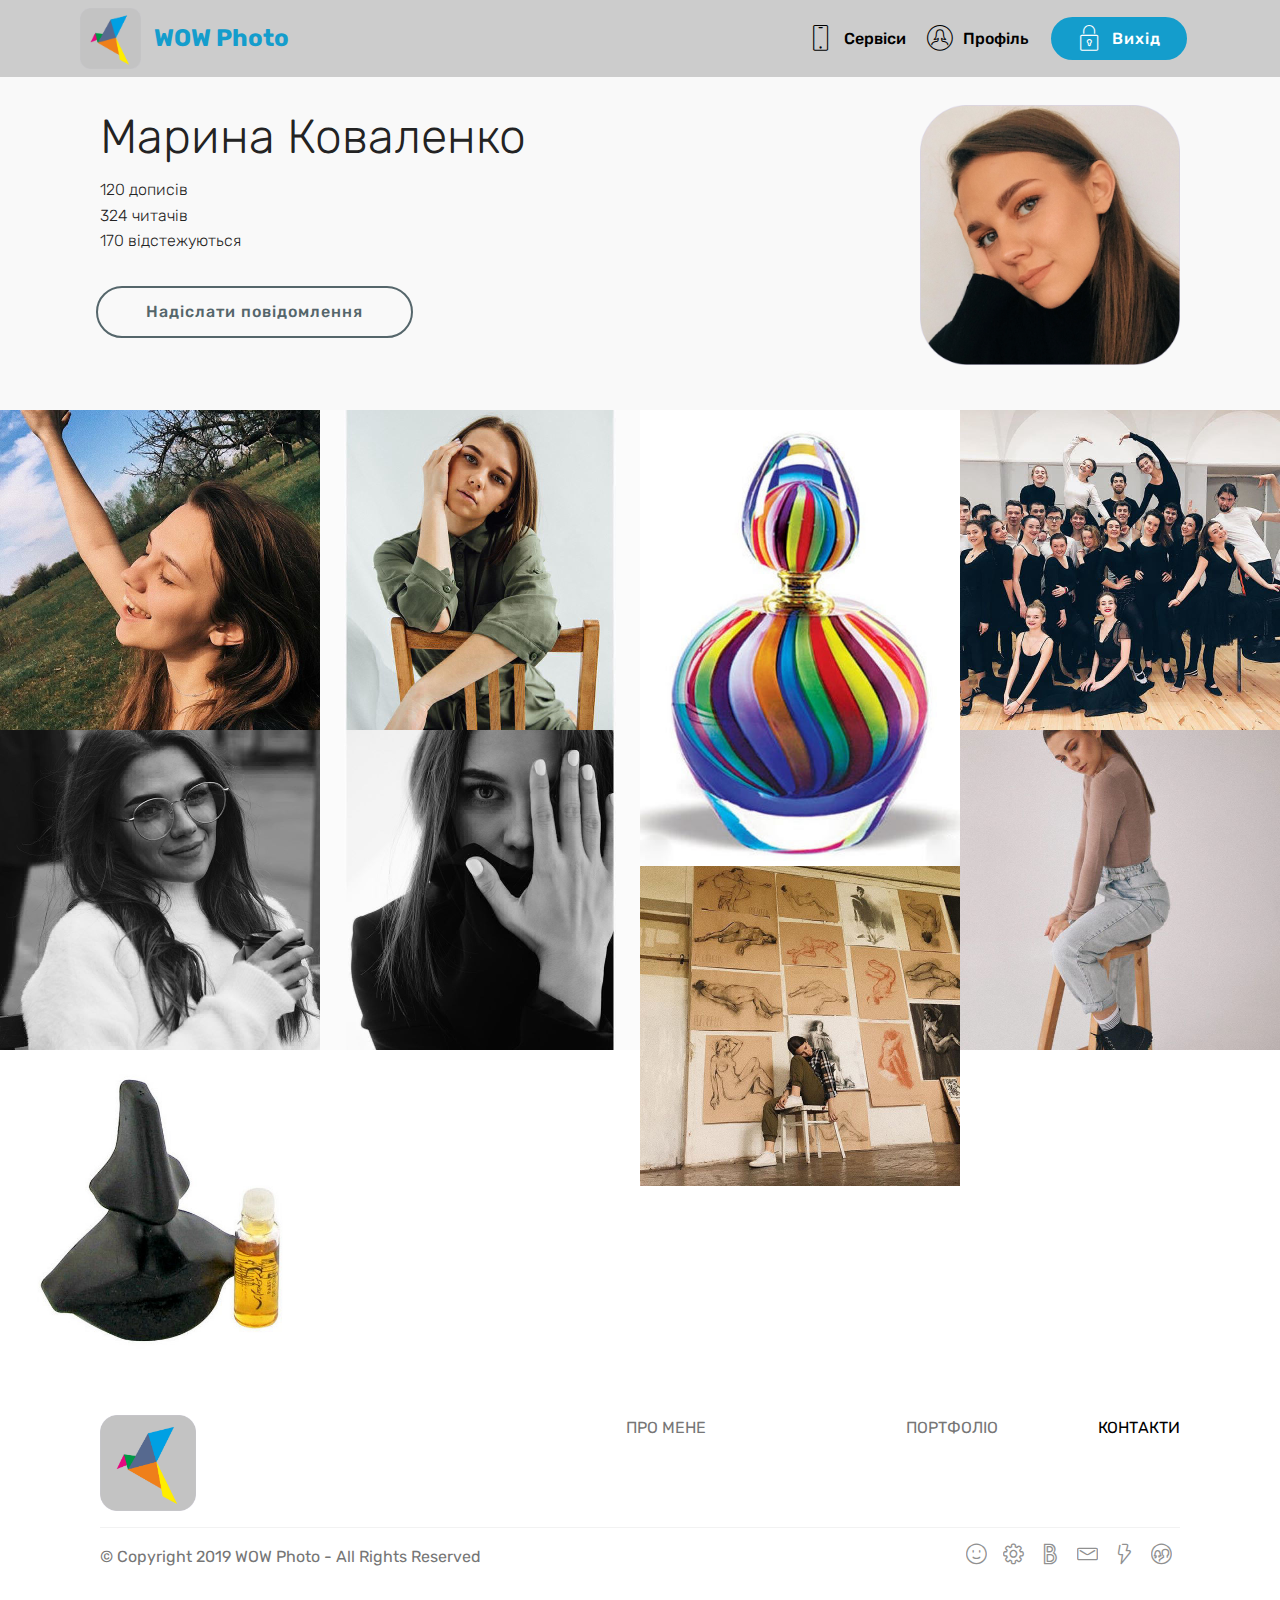
==== commit 2db10410: "create github pages" ====
--- a/index.html
+++ b/index.html
@@ -63,7 +63,7 @@
     </nav>
 </section>
 
-<section class="engine"><a href="https://mobirise.info/j">website templates</a></section><section class="services2 cid-rRTwaUJENz" id="services2-2">
+<section class="engine"><a href="https://mobirise.info/q">responsive website templates</a></section><section class="services2 cid-rRTwaUJENz" id="services2-2">
     <!---->
     
     <!---->
@@ -74,7 +74,7 @@
         <div class="col-md-12">
             <div class="media-container-row">
                 <div class="mbr-figure" style="width: 30%;">
-                    <img src="assets/images/02.png" alt="Mobirise" title="">
+                    <img src="assets/images/01.png" alt="Mobirise" title="">
                 </div>
                 <div class="align-left aside-content">
                     <h2 class="mbr-title pt-2 mbr-fonts-style display-2">Марина Коваленко</h2>
@@ -95,7 +95,7 @@
     
 
     <div>
-        <div><!-- Filter --><!-- Gallery --><div class="mbr-gallery-row"><div class="mbr-gallery-layout-default"><div><div><div class="mbr-gallery-item mbr-gallery-item--p0" data-video-url="false" data-tags="Awesome"><div href="#lb-gallery3-1" data-slide-to="0" data-toggle="modal"><img src="assets/images/57870474-1067962130078311-7745375070511332615-n-640x640.jpg" alt="" title=""><span class="icon-focus"></span></div></div><div class="mbr-gallery-item mbr-gallery-item--p0" data-video-url="false" data-tags="Responsive"><div href="#lb-gallery3-1" data-slide-to="1" data-toggle="modal"><img src="assets/images/64766402-377453389543736-6859011584905526098-n-640x640.jpg" alt="" title=""><span class="icon-focus"></span></div></div><div class="mbr-gallery-item mbr-gallery-item--p0" data-video-url="false" data-tags="Creative"><div href="#lb-gallery3-1" data-slide-to="2" data-toggle="modal"><img src="assets/images/81207238-2738533359573660-8280742900247820064-n-640x640.jpg" alt="" title=""><span class="icon-focus"></span></div></div><div class="mbr-gallery-item mbr-gallery-item--p0" data-video-url="false" data-tags="Animated"><div href="#lb-gallery3-1" data-slide-to="3" data-toggle="modal"><img src="assets/images/75419828-205628673773946-6291997305000316891-n-640x640.jpg" alt="" title=""><span class="icon-focus"></span></div></div><div class="mbr-gallery-item mbr-gallery-item--p0" data-video-url="false" data-tags="Awesome"><div href="#lb-gallery3-1" data-slide-to="4" data-toggle="modal"><img src="assets/images/62181635-428433777740381-2369400801061229425-n-640x640.jpg" alt="" title=""><span class="icon-focus"></span></div></div><div class="mbr-gallery-item mbr-gallery-item--p0" data-video-url="false" data-tags="Awesome"><div href="#lb-gallery3-1" data-slide-to="5" data-toggle="modal"><img src="assets/images/79992441-836645713417632-3681744199509813294-n-640x640.jpg" alt="" title=""><span class="icon-focus"></span></div></div><div class="mbr-gallery-item mbr-gallery-item--p0" data-video-url="false" data-tags="Responsive"><div href="#lb-gallery3-1" data-slide-to="6" data-toggle="modal"><img src="assets/images/60383645-696388907444262-1723244959696189104-n-640x640.jpg" alt="" title=""><span class="icon-focus"></span></div></div></div></div><div class="clearfix"></div></div></div><!-- Lightbox --><div data-app-prevent-settings="" class="mbr-slider modal fade carousel slide" tabindex="-1" data-keyboard="true" data-interval="false" id="lb-gallery3-1"><div class="modal-dialog"><div class="modal-content"><div class="modal-body"><div class="carousel-inner"><div class="carousel-item"><img src="assets/images/57870474-1067962130078311-7745375070511332615-n.jpg" alt="" title=""></div><div class="carousel-item"><img src="assets/images/64766402-377453389543736-6859011584905526098-n.jpg" alt="" title=""></div><div class="carousel-item"><img src="assets/images/81207238-2738533359573660-8280742900247820064-n.jpg" alt="" title=""></div><div class="carousel-item"><img src="assets/images/75419828-205628673773946-6291997305000316891-n.jpg" alt="" title=""></div><div class="carousel-item"><img src="assets/images/62181635-428433777740381-2369400801061229425-n.jpg" alt="" title=""></div><div class="carousel-item"><img src="assets/images/79992441-836645713417632-3681744199509813294-n.jpg" alt="" title=""></div><div class="carousel-item active"><img src="assets/images/60383645-696388907444262-1723244959696189104-n.jpg" alt="" title=""></div></div><a class="carousel-control carousel-control-prev" role="button" data-slide="prev" href="#lb-gallery3-1"><span class="mbri-left mbr-iconfont" aria-hidden="true"></span><span class="sr-only">Previous</span></a><a class="carousel-control carousel-control-next" role="button" data-slide="next" href="#lb-gallery3-1"><span class="mbri-right mbr-iconfont" aria-hidden="true"></span><span class="sr-only">Next</span></a><a class="close" href="#" role="button" data-dismiss="modal"><span class="sr-only">Close</span></a></div></div></div></div></div>
+        <div><!-- Filter --><!-- Gallery --><div class="mbr-gallery-row"><div class="mbr-gallery-layout-default"><div><div><div class="mbr-gallery-item mbr-gallery-item--p0" data-video-url="false" data-tags="Awesome"><div href="#lb-gallery3-1" data-slide-to="0" data-toggle="modal"><img src="assets/images/57870474-1067962130078311-7745375070511332615-n-640x640.jpg" alt="" title=""><span class="icon-focus"></span></div></div><div class="mbr-gallery-item mbr-gallery-item--p0" data-video-url="false" data-tags="Responsive"><div href="#lb-gallery3-1" data-slide-to="1" data-toggle="modal"><img src="assets/images/64766402-377453389543736-6859011584905526098-n-640x640.jpg" alt="" title=""><span class="icon-focus"></span></div></div><div class="mbr-gallery-item mbr-gallery-item--p0" data-video-url="false" data-tags="Responsive"><div href="#lb-gallery3-1" data-slide-to="2" data-toggle="modal"><img src="assets/images/samye-neobychnye-duhi-500x714.jpg" alt="" title=""><span class="icon-focus"></span></div></div><div class="mbr-gallery-item mbr-gallery-item--p0" data-video-url="false" data-tags="Creative"><div href="#lb-gallery3-1" data-slide-to="3" data-toggle="modal"><img src="assets/images/81207238-2738533359573660-8280742900247820064-n-640x640.jpg" alt="" title=""><span class="icon-focus"></span></div></div><div class="mbr-gallery-item mbr-gallery-item--p0" data-video-url="false" data-tags="Animated"><div href="#lb-gallery3-1" data-slide-to="4" data-toggle="modal"><img src="assets/images/75419828-205628673773946-6291997305000316891-n-640x640.jpg" alt="" title=""><span class="icon-focus"></span></div></div><div class="mbr-gallery-item mbr-gallery-item--p0" data-video-url="false" data-tags="Awesome"><div href="#lb-gallery3-1" data-slide-to="5" data-toggle="modal"><img src="assets/images/62181635-428433777740381-2369400801061229425-n-640x640.jpg" alt="" title=""><span class="icon-focus"></span></div></div><div class="mbr-gallery-item mbr-gallery-item--p0" data-video-url="false" data-tags="Awesome"><div href="#lb-gallery3-1" data-slide-to="6" data-toggle="modal"><img src="assets/images/79992441-836645713417632-3681744199509813294-n-640x640.jpg" alt="" title=""><span class="icon-focus"></span></div></div><div class="mbr-gallery-item mbr-gallery-item--p0" data-video-url="false" data-tags="Responsive"><div href="#lb-gallery3-1" data-slide-to="7" data-toggle="modal"><img src="assets/images/60383645-696388907444262-1723244959696189104-n-640x640.jpg" alt="" title=""><span class="icon-focus"></span></div></div><div class="mbr-gallery-item mbr-gallery-item--p0" data-video-url="false" data-tags="Responsive"><div href="#lb-gallery3-1" data-slide-to="8" data-toggle="modal"><img src="assets/images/84414831-samuye-krasivuye-flakonuy-dlya-duhov-22-600x600.jpg" alt="" title=""><span class="icon-focus"></span></div></div></div></div><div class="clearfix"></div></div></div><!-- Lightbox --><div data-app-prevent-settings="" class="mbr-slider modal fade carousel slide" tabindex="-1" data-keyboard="true" data-interval="false" id="lb-gallery3-1"><div class="modal-dialog"><div class="modal-content"><div class="modal-body"><div class="carousel-inner"><div class="carousel-item"><img src="assets/images/57870474-1067962130078311-7745375070511332615-n.jpg" alt="" title=""></div><div class="carousel-item"><img src="assets/images/64766402-377453389543736-6859011584905526098-n.jpg" alt="" title=""></div><div class="carousel-item"><img src="assets/images/samye-neobychnye-duhi.jpg" alt="" title=""></div><div class="carousel-item"><img src="assets/images/81207238-2738533359573660-8280742900247820064-n.jpg" alt="" title=""></div><div class="carousel-item"><img src="assets/images/75419828-205628673773946-6291997305000316891-n.jpg" alt="" title=""></div><div class="carousel-item"><img src="assets/images/62181635-428433777740381-2369400801061229425-n.jpg" alt="" title=""></div><div class="carousel-item"><img src="assets/images/79992441-836645713417632-3681744199509813294-n.jpg" alt="" title=""></div><div class="carousel-item"><img src="assets/images/60383645-696388907444262-1723244959696189104-n.jpg" alt="" title=""></div><div class="carousel-item active"><img src="assets/images/84414831-samuye-krasivuye-flakonuy-dlya-duhov-22.jpg" alt="" title=""></div></div><a class="carousel-control carousel-control-prev" role="button" data-slide="prev" href="#lb-gallery3-1"><span class="mbri-left mbr-iconfont" aria-hidden="true"></span><span class="sr-only">Previous</span></a><a class="carousel-control carousel-control-next" role="button" data-slide="next" href="#lb-gallery3-1"><span class="mbri-right mbr-iconfont" aria-hidden="true"></span><span class="sr-only">Next</span></a><a class="close" href="#" role="button" data-dismiss="modal"><span class="sr-only">Close</span></a></div></div></div></div></div>
     </div>
 
 </section>
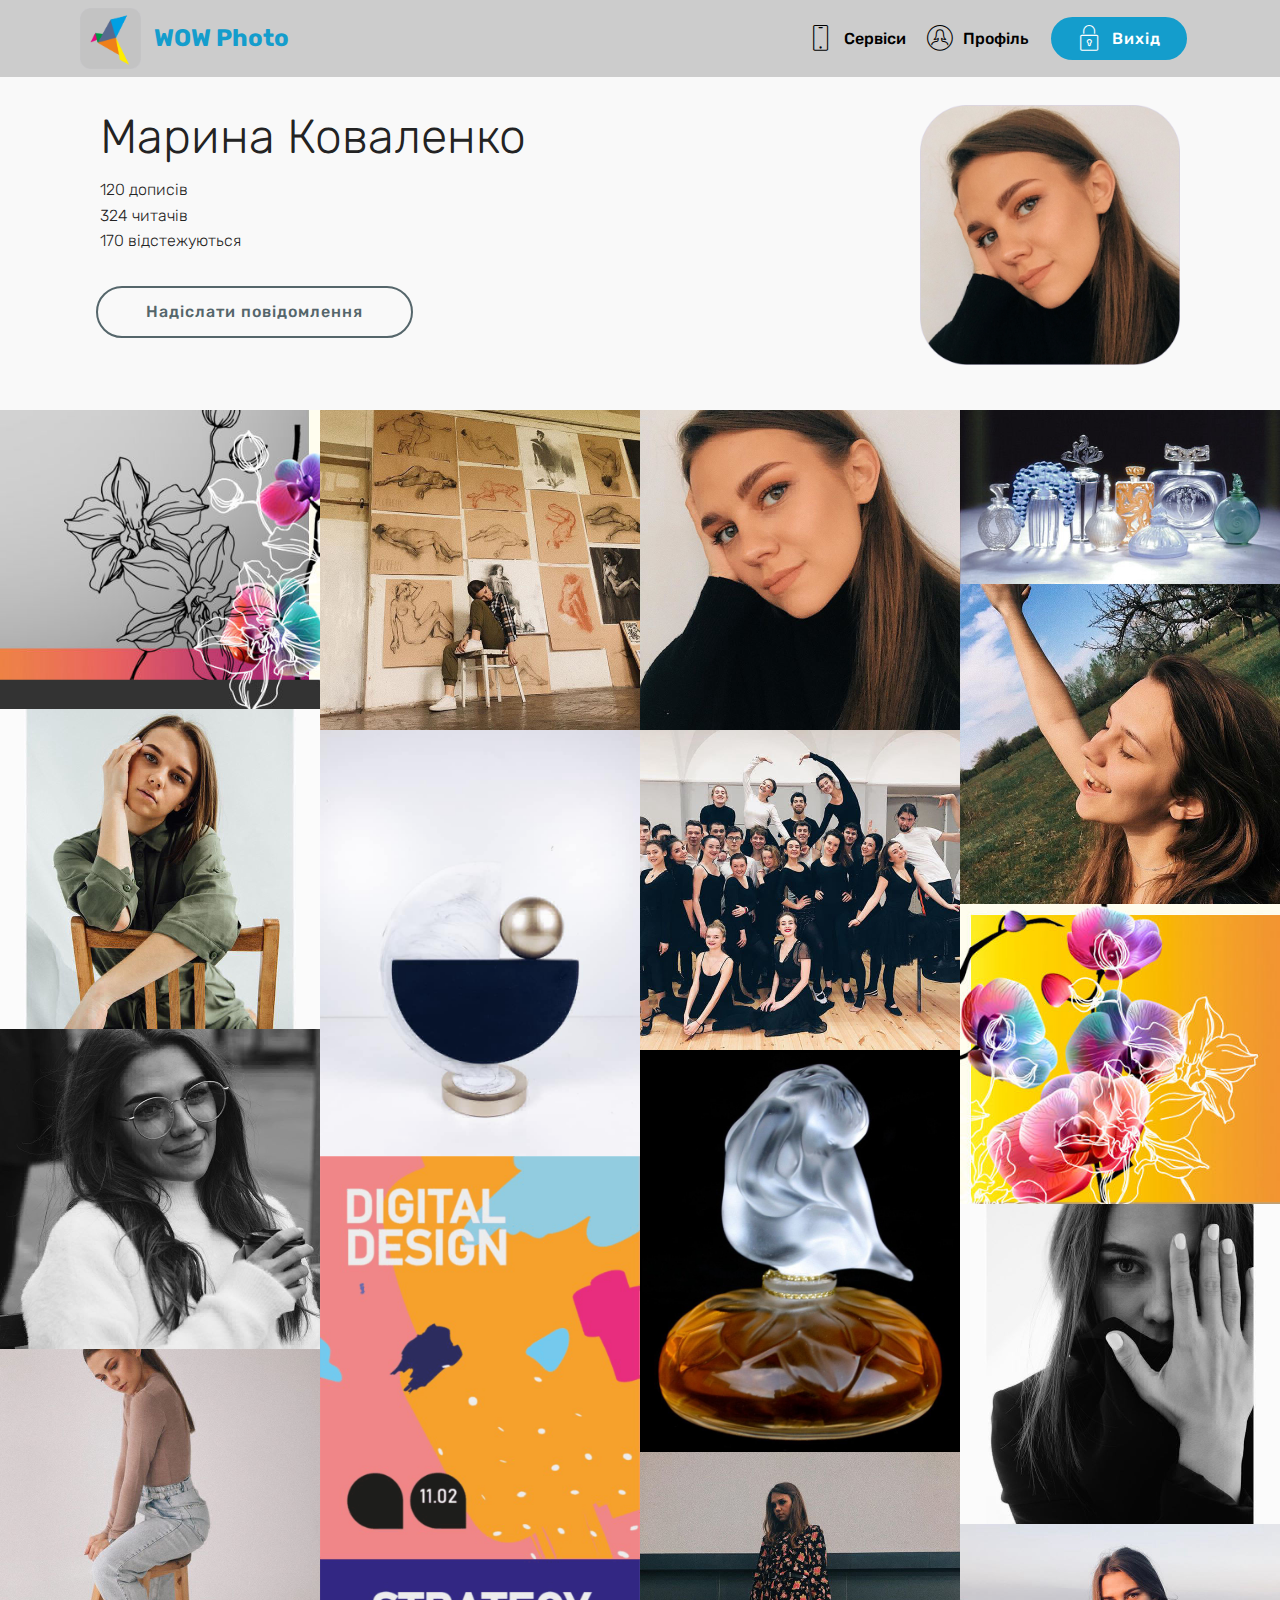
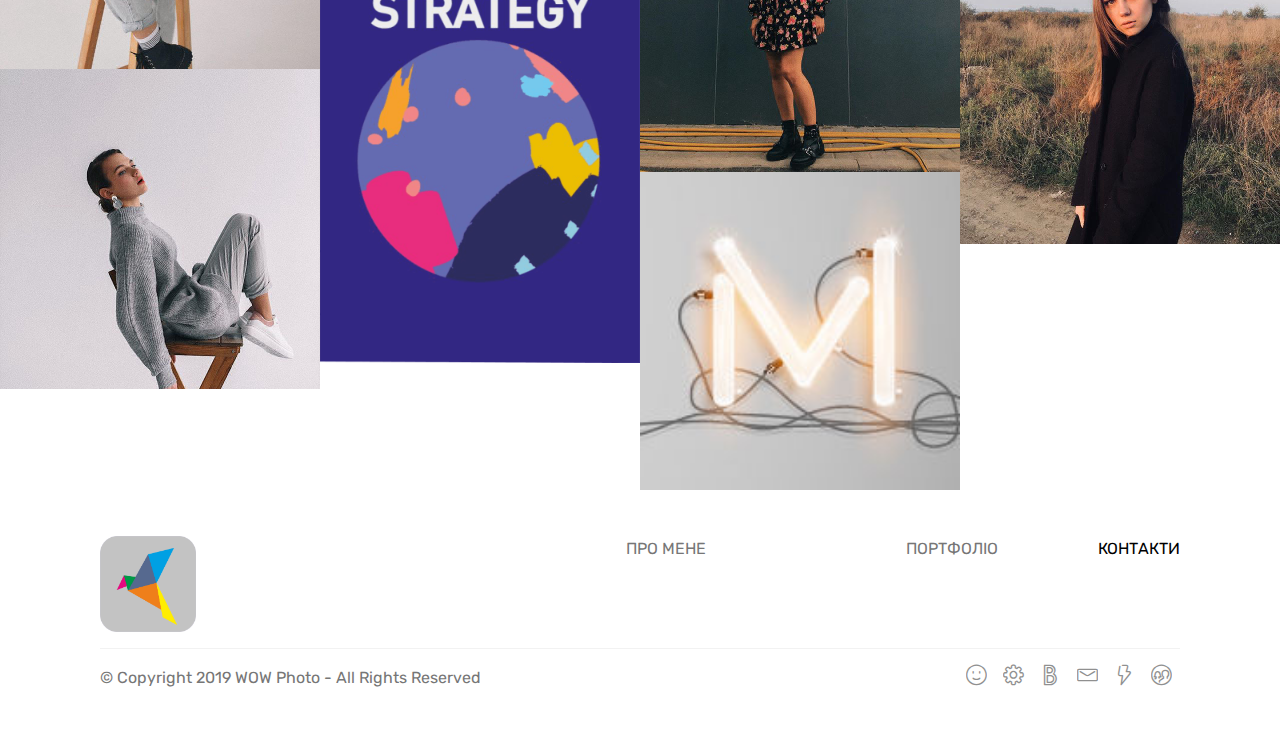
==== commit df1a3498: "create github pages" ====
--- a/index.html
+++ b/index.html
@@ -63,7 +63,7 @@
     </nav>
 </section>
 
-<section class="engine"><a href="https://mobirise.info/q">responsive website templates</a></section><section class="services2 cid-rRTwaUJENz" id="services2-2">
+<section class="engine"><a href="https://mobirise.info/g">how to build a site for free</a></section><section class="services2 cid-rRTwaUJENz" id="services2-2">
     <!---->
     
     <!---->
@@ -74,7 +74,7 @@
         <div class="col-md-12">
             <div class="media-container-row">
                 <div class="mbr-figure" style="width: 30%;">
-                    <img src="assets/images/01.png" alt="Mobirise" title="">
+                    <img src="assets/images/00.png" alt="Mobirise" title="">
                 </div>
                 <div class="align-left aside-content">
                     <h2 class="mbr-title pt-2 mbr-fonts-style display-2">Марина Коваленко</h2>
@@ -95,7 +95,7 @@
     
 
     <div>
-        <div><!-- Filter --><!-- Gallery --><div class="mbr-gallery-row"><div class="mbr-gallery-layout-default"><div><div><div class="mbr-gallery-item mbr-gallery-item--p0" data-video-url="false" data-tags="Awesome"><div href="#lb-gallery3-1" data-slide-to="0" data-toggle="modal"><img src="assets/images/57870474-1067962130078311-7745375070511332615-n-640x640.jpg" alt="" title=""><span class="icon-focus"></span></div></div><div class="mbr-gallery-item mbr-gallery-item--p0" data-video-url="false" data-tags="Responsive"><div href="#lb-gallery3-1" data-slide-to="1" data-toggle="modal"><img src="assets/images/64766402-377453389543736-6859011584905526098-n-640x640.jpg" alt="" title=""><span class="icon-focus"></span></div></div><div class="mbr-gallery-item mbr-gallery-item--p0" data-video-url="false" data-tags="Responsive"><div href="#lb-gallery3-1" data-slide-to="2" data-toggle="modal"><img src="assets/images/samye-neobychnye-duhi-500x714.jpg" alt="" title=""><span class="icon-focus"></span></div></div><div class="mbr-gallery-item mbr-gallery-item--p0" data-video-url="false" data-tags="Creative"><div href="#lb-gallery3-1" data-slide-to="3" data-toggle="modal"><img src="assets/images/81207238-2738533359573660-8280742900247820064-n-640x640.jpg" alt="" title=""><span class="icon-focus"></span></div></div><div class="mbr-gallery-item mbr-gallery-item--p0" data-video-url="false" data-tags="Animated"><div href="#lb-gallery3-1" data-slide-to="4" data-toggle="modal"><img src="assets/images/75419828-205628673773946-6291997305000316891-n-640x640.jpg" alt="" title=""><span class="icon-focus"></span></div></div><div class="mbr-gallery-item mbr-gallery-item--p0" data-video-url="false" data-tags="Awesome"><div href="#lb-gallery3-1" data-slide-to="5" data-toggle="modal"><img src="assets/images/62181635-428433777740381-2369400801061229425-n-640x640.jpg" alt="" title=""><span class="icon-focus"></span></div></div><div class="mbr-gallery-item mbr-gallery-item--p0" data-video-url="false" data-tags="Awesome"><div href="#lb-gallery3-1" data-slide-to="6" data-toggle="modal"><img src="assets/images/79992441-836645713417632-3681744199509813294-n-640x640.jpg" alt="" title=""><span class="icon-focus"></span></div></div><div class="mbr-gallery-item mbr-gallery-item--p0" data-video-url="false" data-tags="Responsive"><div href="#lb-gallery3-1" data-slide-to="7" data-toggle="modal"><img src="assets/images/60383645-696388907444262-1723244959696189104-n-640x640.jpg" alt="" title=""><span class="icon-focus"></span></div></div><div class="mbr-gallery-item mbr-gallery-item--p0" data-video-url="false" data-tags="Responsive"><div href="#lb-gallery3-1" data-slide-to="8" data-toggle="modal"><img src="assets/images/84414831-samuye-krasivuye-flakonuy-dlya-duhov-22-600x600.jpg" alt="" title=""><span class="icon-focus"></span></div></div></div></div><div class="clearfix"></div></div></div><!-- Lightbox --><div data-app-prevent-settings="" class="mbr-slider modal fade carousel slide" tabindex="-1" data-keyboard="true" data-interval="false" id="lb-gallery3-1"><div class="modal-dialog"><div class="modal-content"><div class="modal-body"><div class="carousel-inner"><div class="carousel-item"><img src="assets/images/57870474-1067962130078311-7745375070511332615-n.jpg" alt="" title=""></div><div class="carousel-item"><img src="assets/images/64766402-377453389543736-6859011584905526098-n.jpg" alt="" title=""></div><div class="carousel-item"><img src="assets/images/samye-neobychnye-duhi.jpg" alt="" title=""></div><div class="carousel-item"><img src="assets/images/81207238-2738533359573660-8280742900247820064-n.jpg" alt="" title=""></div><div class="carousel-item"><img src="assets/images/75419828-205628673773946-6291997305000316891-n.jpg" alt="" title=""></div><div class="carousel-item"><img src="assets/images/62181635-428433777740381-2369400801061229425-n.jpg" alt="" title=""></div><div class="carousel-item"><img src="assets/images/79992441-836645713417632-3681744199509813294-n.jpg" alt="" title=""></div><div class="carousel-item"><img src="assets/images/60383645-696388907444262-1723244959696189104-n.jpg" alt="" title=""></div><div class="carousel-item active"><img src="assets/images/84414831-samuye-krasivuye-flakonuy-dlya-duhov-22.jpg" alt="" title=""></div></div><a class="carousel-control carousel-control-prev" role="button" data-slide="prev" href="#lb-gallery3-1"><span class="mbri-left mbr-iconfont" aria-hidden="true"></span><span class="sr-only">Previous</span></a><a class="carousel-control carousel-control-next" role="button" data-slide="next" href="#lb-gallery3-1"><span class="mbri-right mbr-iconfont" aria-hidden="true"></span><span class="sr-only">Next</span></a><a class="close" href="#" role="button" data-dismiss="modal"><span class="sr-only">Close</span></a></div></div></div></div></div>
+        <div><!-- Filter --><!-- Gallery --><div class="mbr-gallery-row"><div class="mbr-gallery-layout-default"><div><div><div class="mbr-gallery-item mbr-gallery-item--p0" data-video-url="false" data-tags="Responsive"><div href="#lb-gallery3-1" data-slide-to="0" data-toggle="modal"><img src="assets/images/viber-2020-03-04-12-31-380x356.jpg" alt="" title=""><span class="icon-focus"></span></div></div><div class="mbr-gallery-item mbr-gallery-item--p0" data-video-url="false" data-tags="Responsive"><div href="#lb-gallery3-1" data-slide-to="1" data-toggle="modal"><img src="assets/images/60383645-696388907444262-1723244959696189104-n-640x640.jpg" alt="" title=""><span class="icon-focus"></span></div></div><div class="mbr-gallery-item mbr-gallery-item--p0" data-video-url="false" data-tags="Responsive"><div href="#lb-gallery3-1" data-slide-to="2" data-toggle="modal"><img src="assets/images/74410805-156345402312703-2721103820433043331-n-640x640.jpg" alt="" title=""><span class="icon-focus"></span></div></div><div class="mbr-gallery-item mbr-gallery-item--p0" data-video-url="false" data-tags="Responsive"><div href="#lb-gallery3-1" data-slide-to="3" data-toggle="modal"><img src="assets/images/9401410.3khotubwxk.w665-590x322.jpg" alt="" title=""><span class="icon-focus"></span></div></div><div class="mbr-gallery-item mbr-gallery-item--p0" data-video-url="false" data-tags="Awesome"><div href="#lb-gallery3-1" data-slide-to="4" data-toggle="modal"><img src="assets/images/57870474-1067962130078311-7745375070511332615-n-640x640.jpg" alt="" title=""><span class="icon-focus"></span></div></div><div class="mbr-gallery-item mbr-gallery-item--p0" data-video-url="false" data-tags="Responsive"><div href="#lb-gallery3-1" data-slide-to="5" data-toggle="modal"><img src="assets/images/64766402-377453389543736-6859011584905526098-n-640x640.jpg" alt="" title=""><span class="icon-focus"></span></div></div><div class="mbr-gallery-item mbr-gallery-item--p0" data-video-url="false" data-tags="Responsive"><div href="#lb-gallery3-1" data-slide-to="6" data-toggle="modal"><img src="assets/images/viber-2020-02-27-21-14-720x960.jpg" alt="" title=""><span class="icon-focus"></span></div></div><div class="mbr-gallery-item mbr-gallery-item--p0" data-video-url="false" data-tags="Creative"><div href="#lb-gallery3-1" data-slide-to="7" data-toggle="modal"><img src="assets/images/81207238-2738533359573660-8280742900247820064-n-640x640.jpg" alt="" title=""><span class="icon-focus"></span></div></div><div class="mbr-gallery-item mbr-gallery-item--p0" data-video-url="false" data-tags="Responsive"><div href="#lb-gallery3-1" data-slide-to="8" data-toggle="modal"><img src="assets/images/viber-2020-03-04-12-30-380x356.jpg" alt="" title=""><span class="icon-focus"></span></div></div><div class="mbr-gallery-item mbr-gallery-item--p0" data-video-url="false" data-tags="Animated"><div href="#lb-gallery3-1" data-slide-to="9" data-toggle="modal"><img src="assets/images/75419828-205628673773946-6291997305000316891-n-640x640.jpg" alt="" title=""><span class="icon-focus"></span></div></div><div class="mbr-gallery-item mbr-gallery-item--p0" data-video-url="false" data-tags="Responsive"><div href="#lb-gallery3-1" data-slide-to="10" data-toggle="modal"><img src="assets/images/1331388165-rene-lalique-5-740x931.jpg" alt="" title=""><span class="icon-focus"></span></div></div><div class="mbr-gallery-item mbr-gallery-item--p0" data-video-url="false" data-tags="Responsive"><div href="#lb-gallery3-1" data-slide-to="11" data-toggle="modal"><img src="assets/images/12-800x2017.png" alt="" title=""><span class="icon-focus"></span></div></div><div class="mbr-gallery-item mbr-gallery-item--p0" data-video-url="false" data-tags="Awesome"><div href="#lb-gallery3-1" data-slide-to="12" data-toggle="modal"><img src="assets/images/62181635-428433777740381-2369400801061229425-n-640x640.jpg" alt="" title=""><span class="icon-focus"></span></div></div><div class="mbr-gallery-item mbr-gallery-item--p0" data-video-url="false" data-tags="Awesome"><div href="#lb-gallery3-1" data-slide-to="13" data-toggle="modal"><img src="assets/images/79992441-836645713417632-3681744199509813294-n-640x640.jpg" alt="" title=""><span class="icon-focus"></span></div></div><div class="mbr-gallery-item mbr-gallery-item--p0" data-video-url="false" data-tags="Responsive"><div href="#lb-gallery3-1" data-slide-to="14" data-toggle="modal"><img src="assets/images/69235109-446941205907503-7123848765967742104-n-640x640.jpg" alt="" title=""><span class="icon-focus"></span></div></div><div class="mbr-gallery-item mbr-gallery-item--p0" data-video-url="false" data-tags="Responsive"><div href="#lb-gallery3-1" data-slide-to="15" data-toggle="modal"><img src="assets/images/76980242-404112773852701-4727682450310695972-n-640x640.jpg" alt="" title=""><span class="icon-focus"></span></div></div><div class="mbr-gallery-item mbr-gallery-item--p0" data-video-url="false" data-tags="Responsive"><div href="#lb-gallery3-1" data-slide-to="16" data-toggle="modal"><img src="assets/images/51451998-645194612606301-2320399283417239364-n-640x640.jpg" alt="" title=""><span class="icon-focus"></span></div></div><div class="mbr-gallery-item mbr-gallery-item--p0" data-video-url="false" data-tags="Responsive"><div href="#lb-gallery3-1" data-slide-to="17" data-toggle="modal"><img src="assets/images/viber-2020-03-04-12-37-184x183.jpg" alt="" title=""><span class="icon-focus"></span></div></div></div></div><div class="clearfix"></div></div></div><!-- Lightbox --><div data-app-prevent-settings="" class="mbr-slider modal fade carousel slide" tabindex="-1" data-keyboard="true" data-interval="false" id="lb-gallery3-1"><div class="modal-dialog"><div class="modal-content"><div class="modal-body"><div class="carousel-inner"><div class="carousel-item"><img src="assets/images/viber-2020-03-04-12-31.jpg" alt="" title=""></div><div class="carousel-item"><img src="assets/images/60383645-696388907444262-1723244959696189104-n.jpg" alt="" title=""></div><div class="carousel-item"><img src="assets/images/74410805-156345402312703-2721103820433043331-n.jpg" alt="" title=""></div><div class="carousel-item"><img src="assets/images/9401410.3khotubwxk.w665.jpg" alt="" title=""></div><div class="carousel-item"><img src="assets/images/57870474-1067962130078311-7745375070511332615-n.jpg" alt="" title=""></div><div class="carousel-item"><img src="assets/images/64766402-377453389543736-6859011584905526098-n.jpg" alt="" title=""></div><div class="carousel-item"><img src="assets/images/viber-2020-02-27-21-14.jpg" alt="" title=""></div><div class="carousel-item"><img src="assets/images/81207238-2738533359573660-8280742900247820064-n.jpg" alt="" title=""></div><div class="carousel-item"><img src="assets/images/viber-2020-03-04-12-30.jpg" alt="" title=""></div><div class="carousel-item"><img src="assets/images/75419828-205628673773946-6291997305000316891-n.jpg" alt="" title=""></div><div class="carousel-item"><img src="assets/images/1331388165-rene-lalique-5.jpg" alt="" title=""></div><div class="carousel-item"><img src="assets/images/12.png" alt="" title=""></div><div class="carousel-item"><img src="assets/images/62181635-428433777740381-2369400801061229425-n.jpg" alt="" title=""></div><div class="carousel-item"><img src="assets/images/79992441-836645713417632-3681744199509813294-n.jpg" alt="" title=""></div><div class="carousel-item"><img src="assets/images/69235109-446941205907503-7123848765967742104-n.jpg" alt="" title=""></div><div class="carousel-item"><img src="assets/images/76980242-404112773852701-4727682450310695972-n.jpg" alt="" title=""></div><div class="carousel-item active"><img src="assets/images/51451998-645194612606301-2320399283417239364-n.jpg" alt="" title=""></div><div class="carousel-item"><img src="assets/images/viber-2020-03-04-12-37.jpg" alt="" title=""></div></div><a class="carousel-control carousel-control-prev" role="button" data-slide="prev" href="#lb-gallery3-1"><span class="mbri-left mbr-iconfont" aria-hidden="true"></span><span class="sr-only">Previous</span></a><a class="carousel-control carousel-control-next" role="button" data-slide="next" href="#lb-gallery3-1"><span class="mbri-right mbr-iconfont" aria-hidden="true"></span><span class="sr-only">Next</span></a><a class="close" href="#" role="button" data-dismiss="modal"><span class="sr-only">Close</span></a></div></div></div></div></div>
     </div>
 
 </section>
